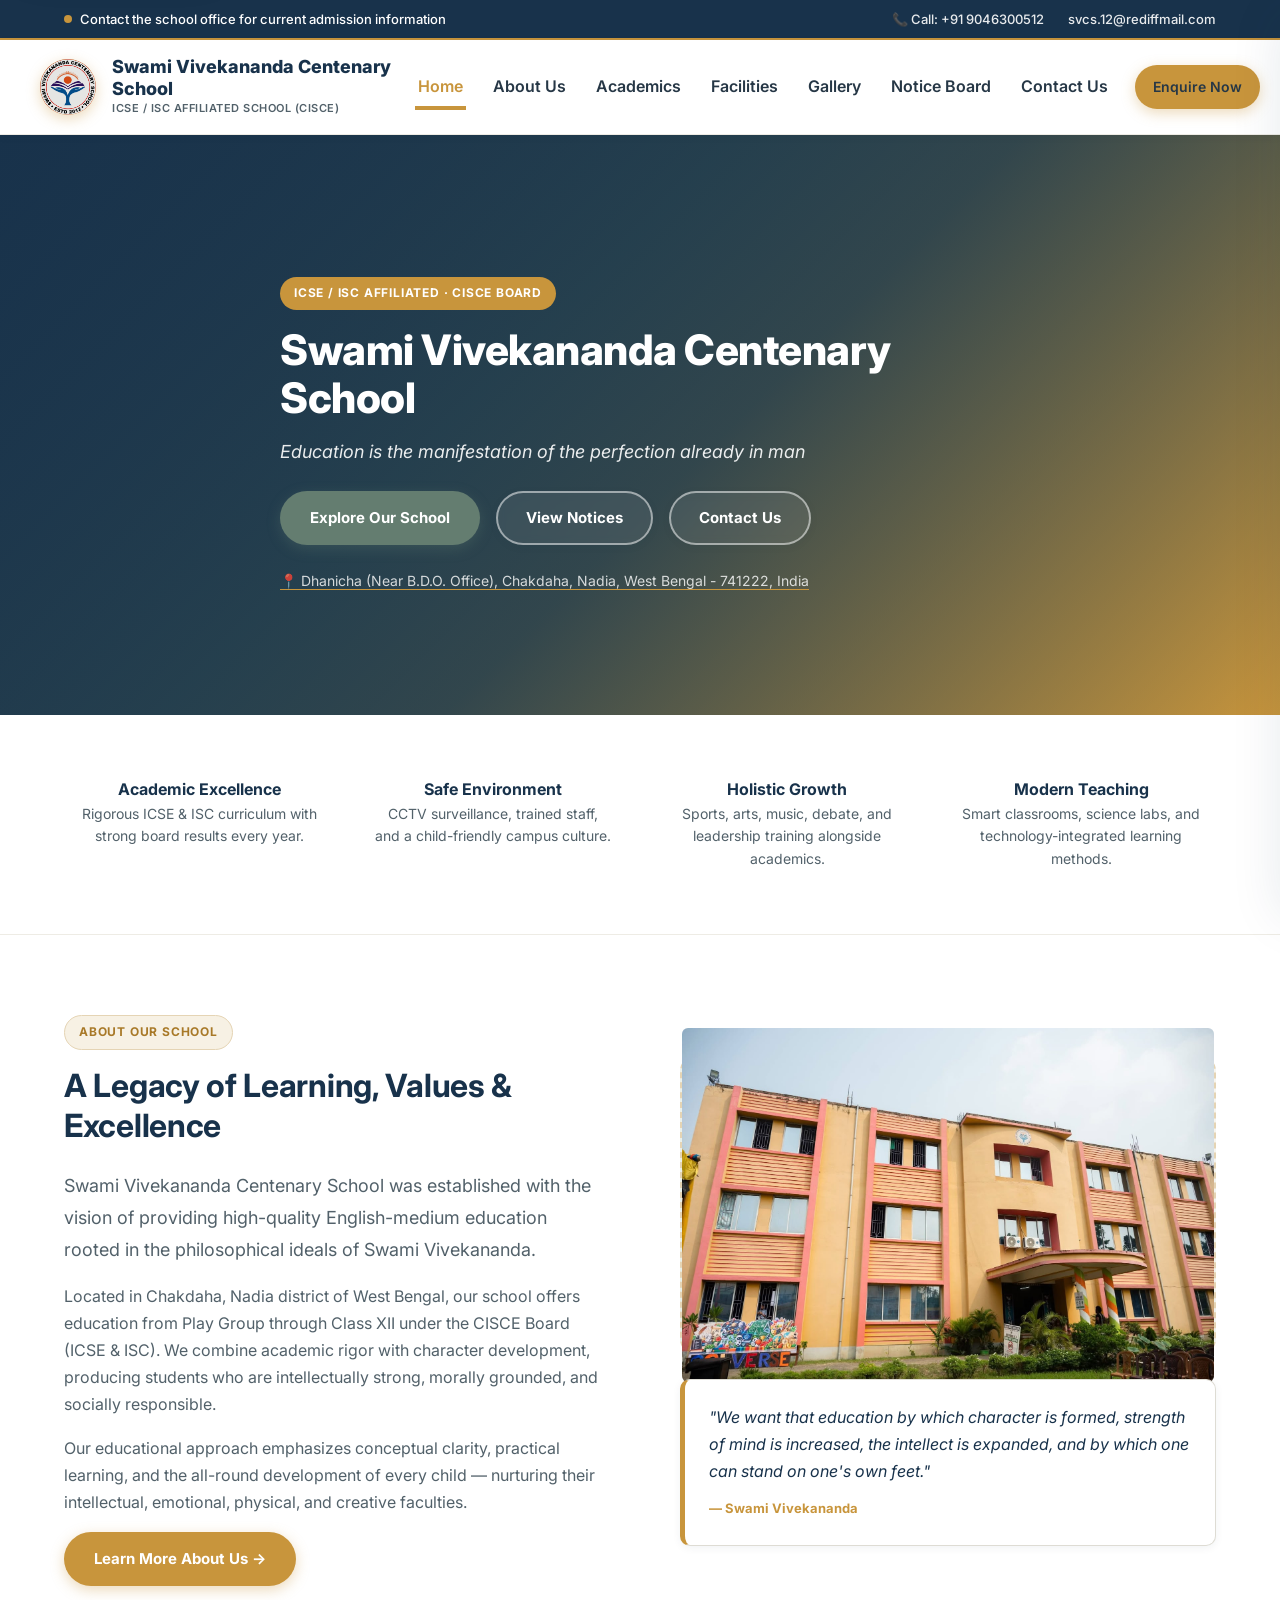
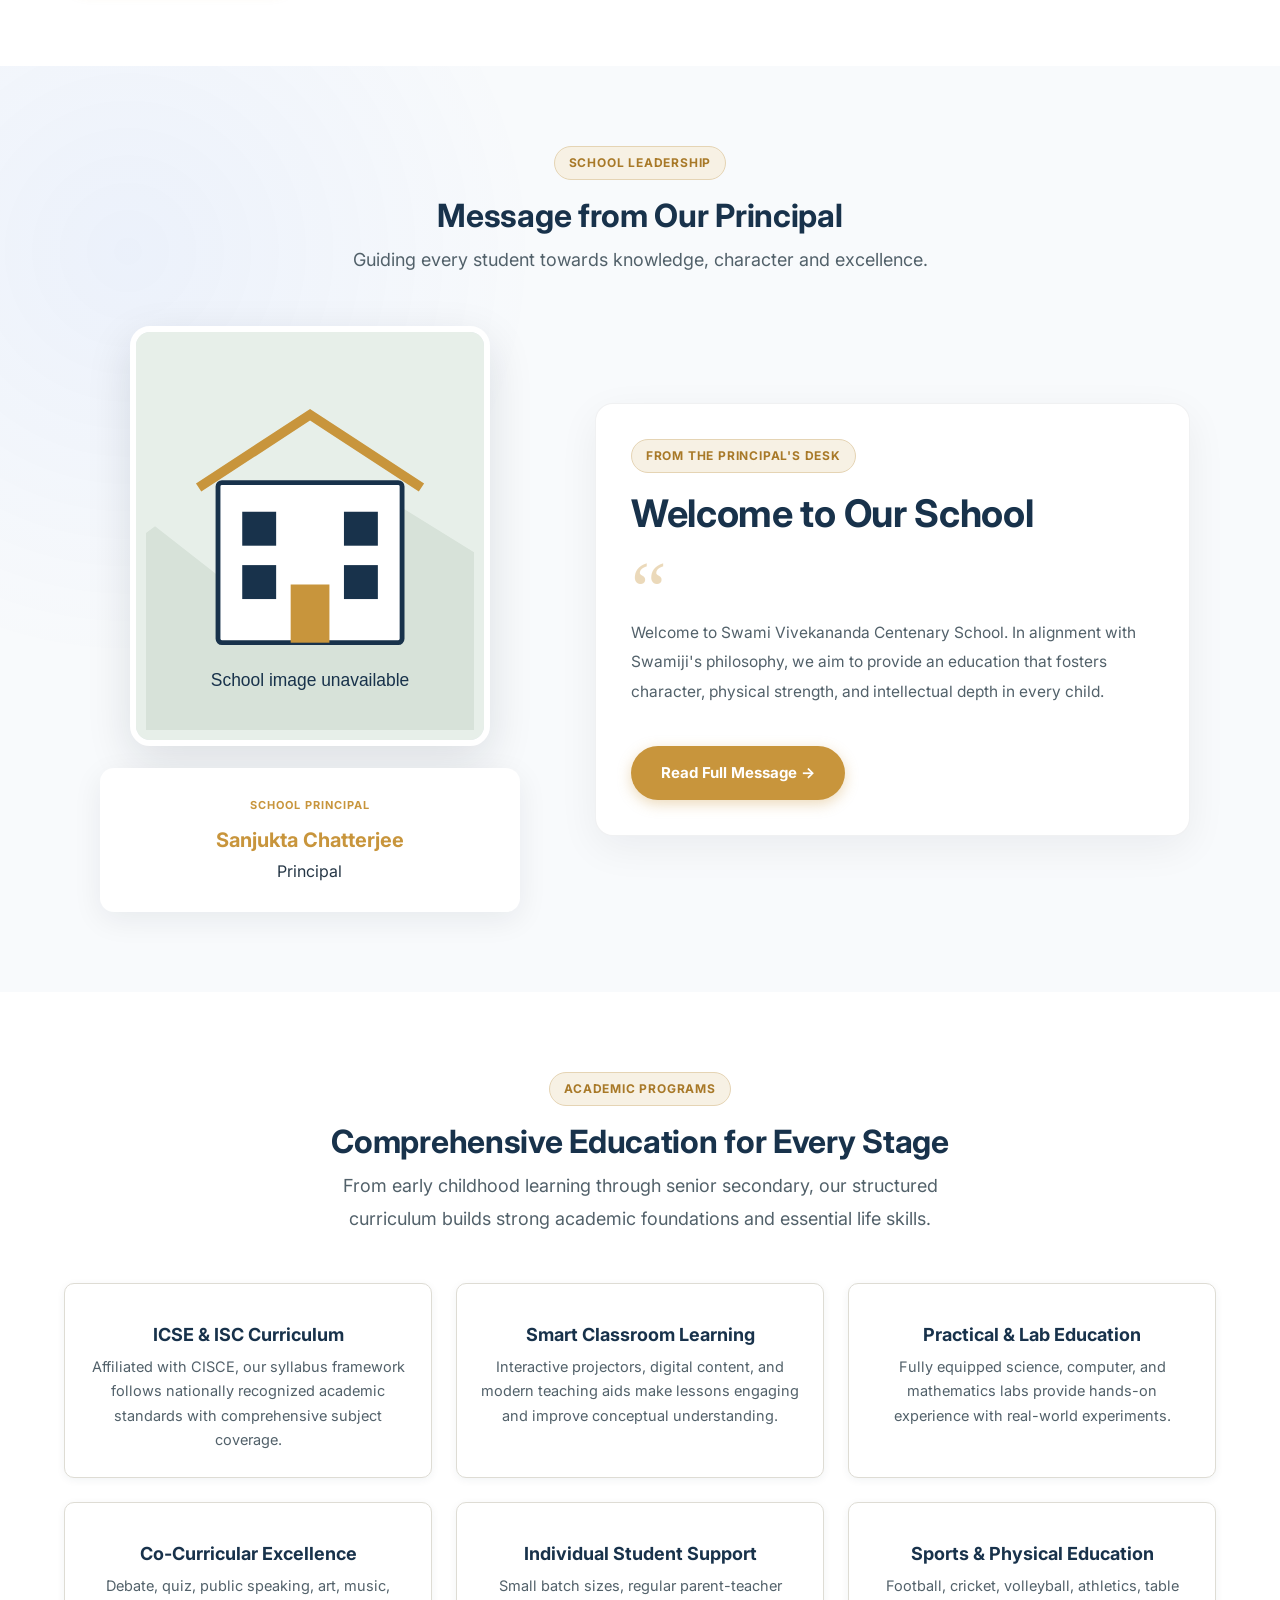
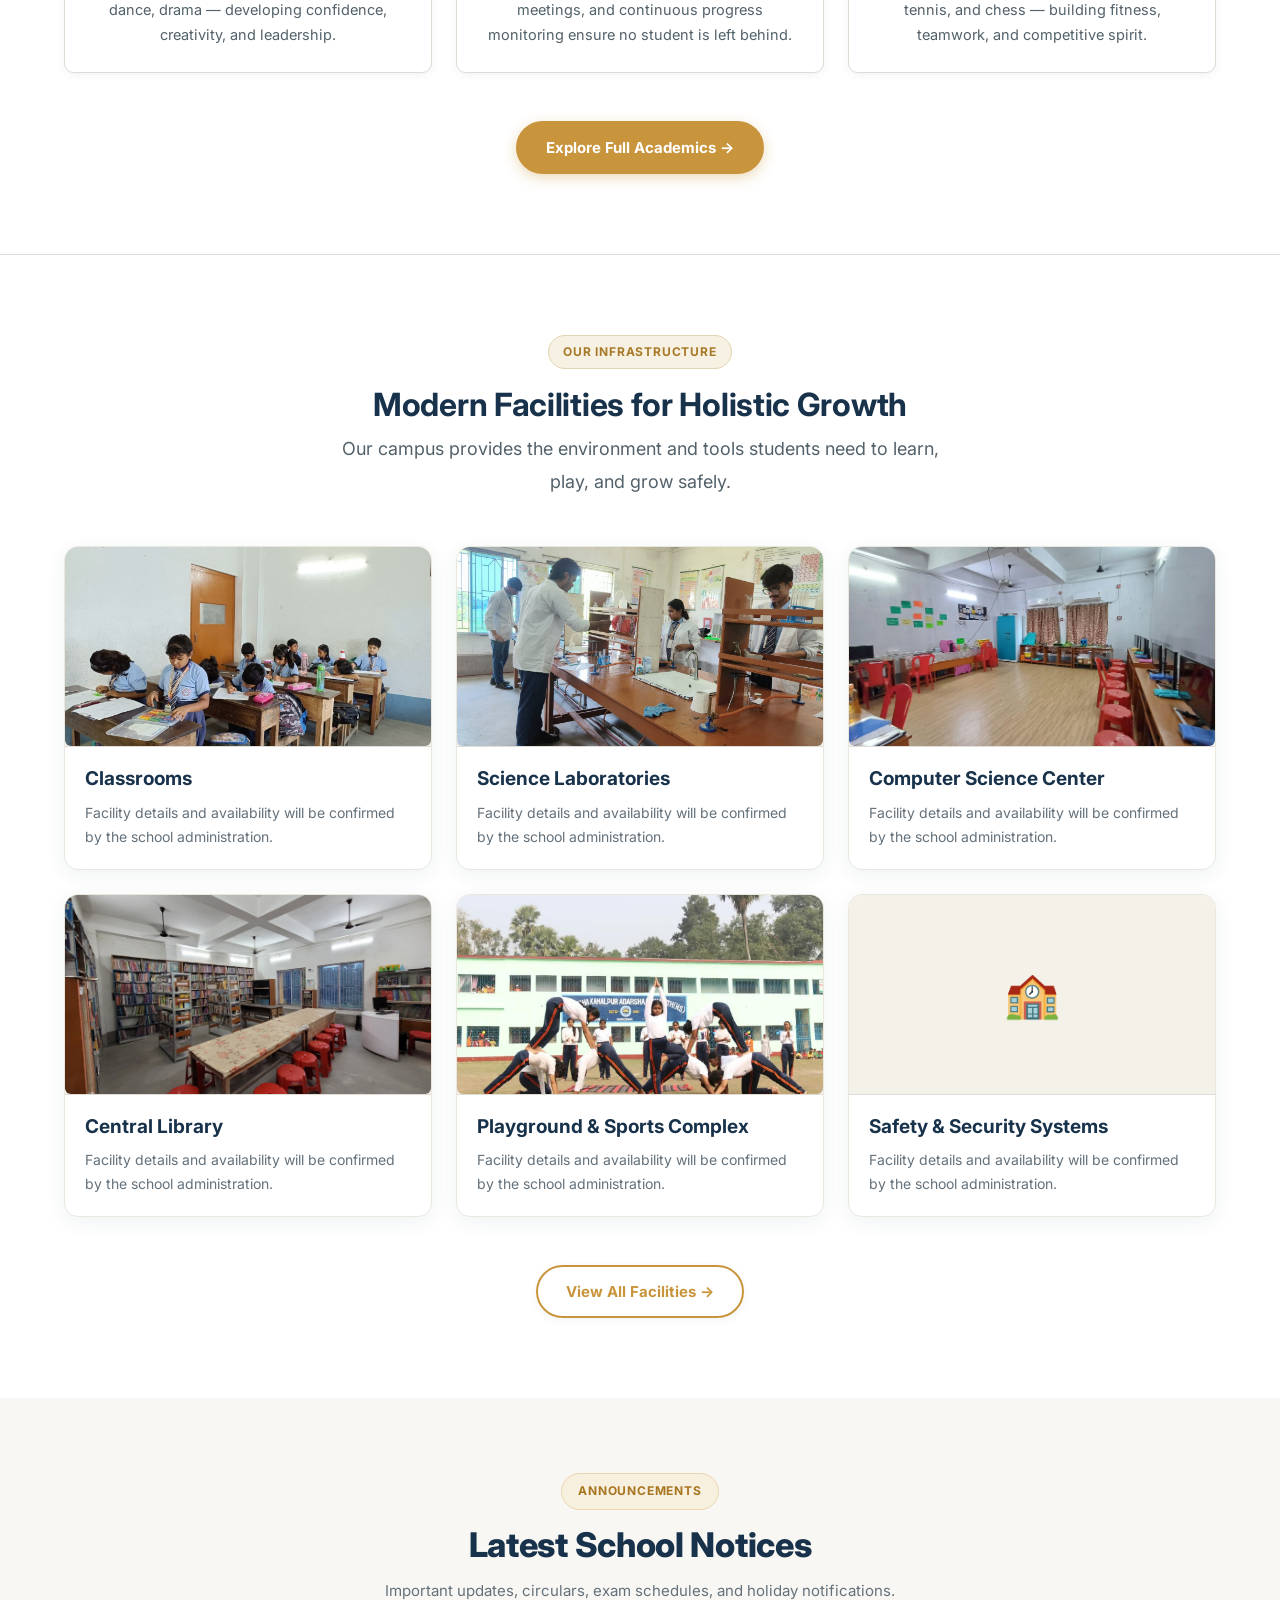
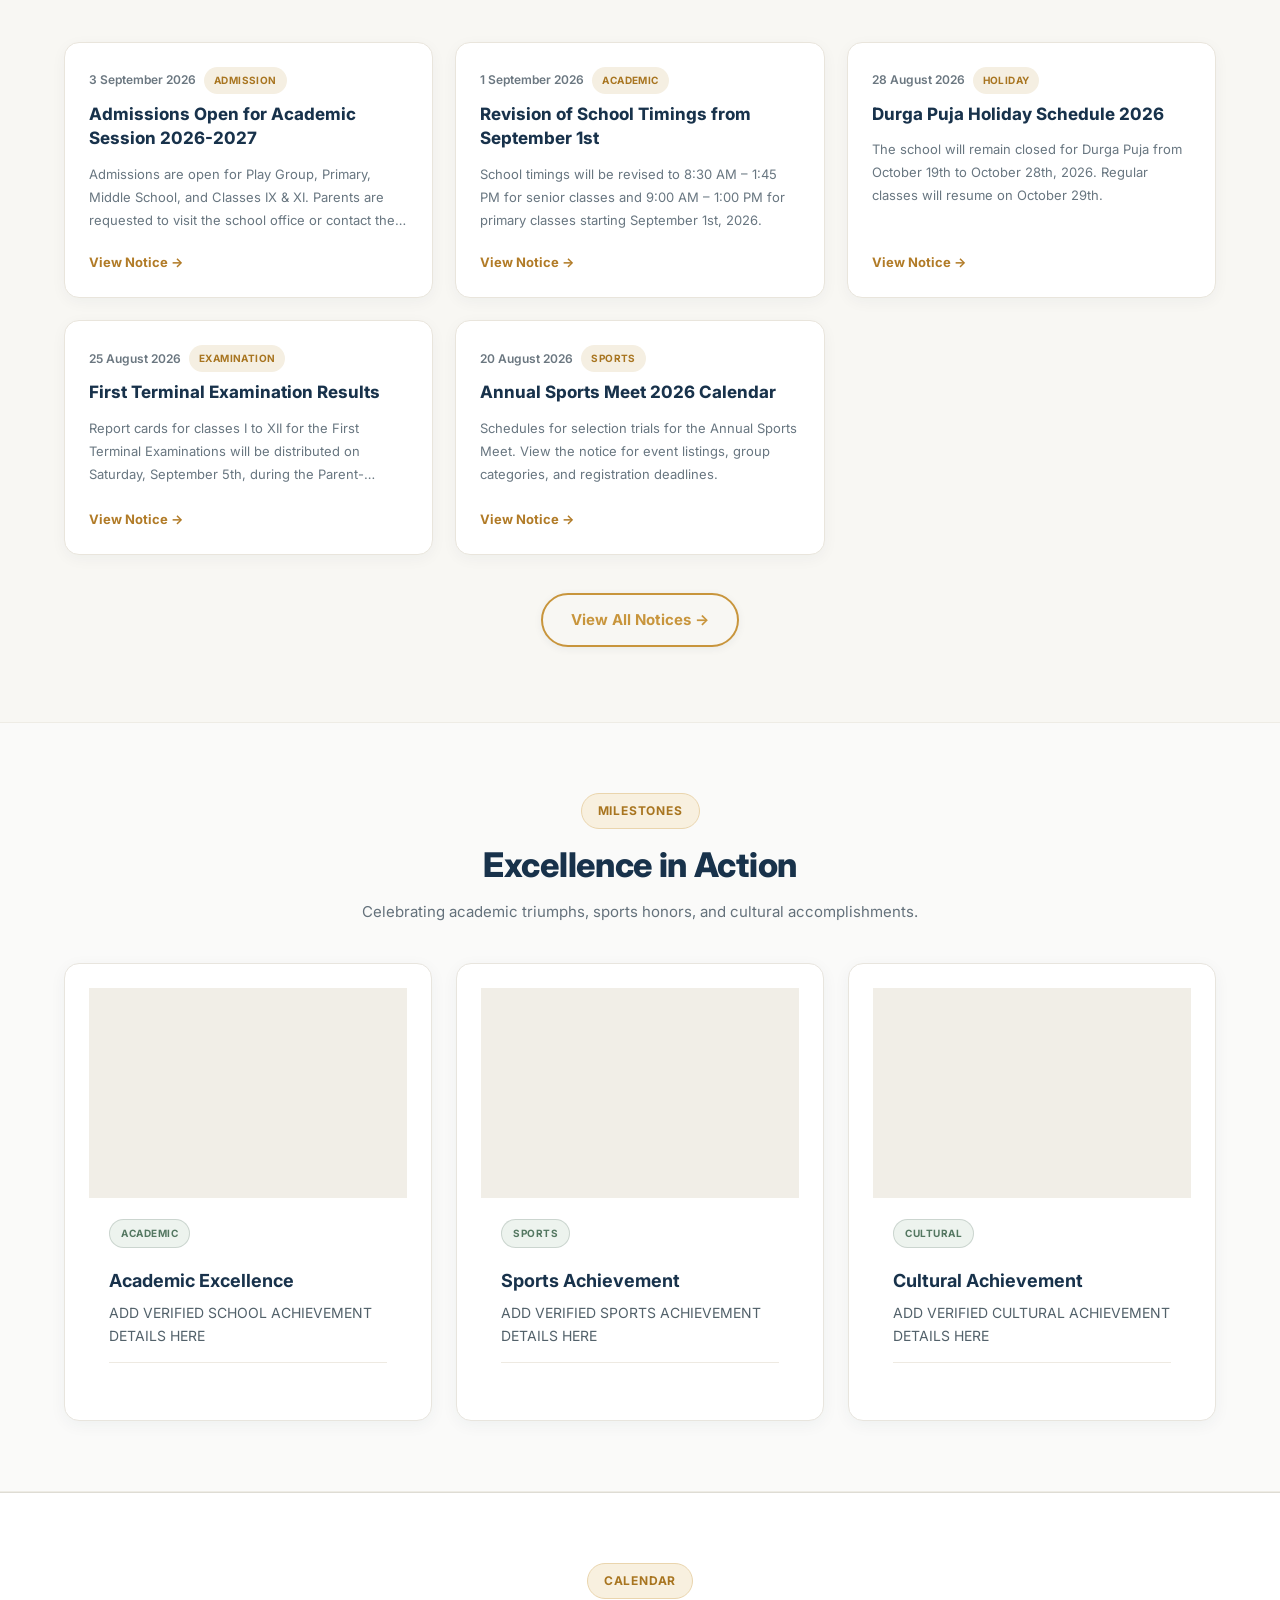
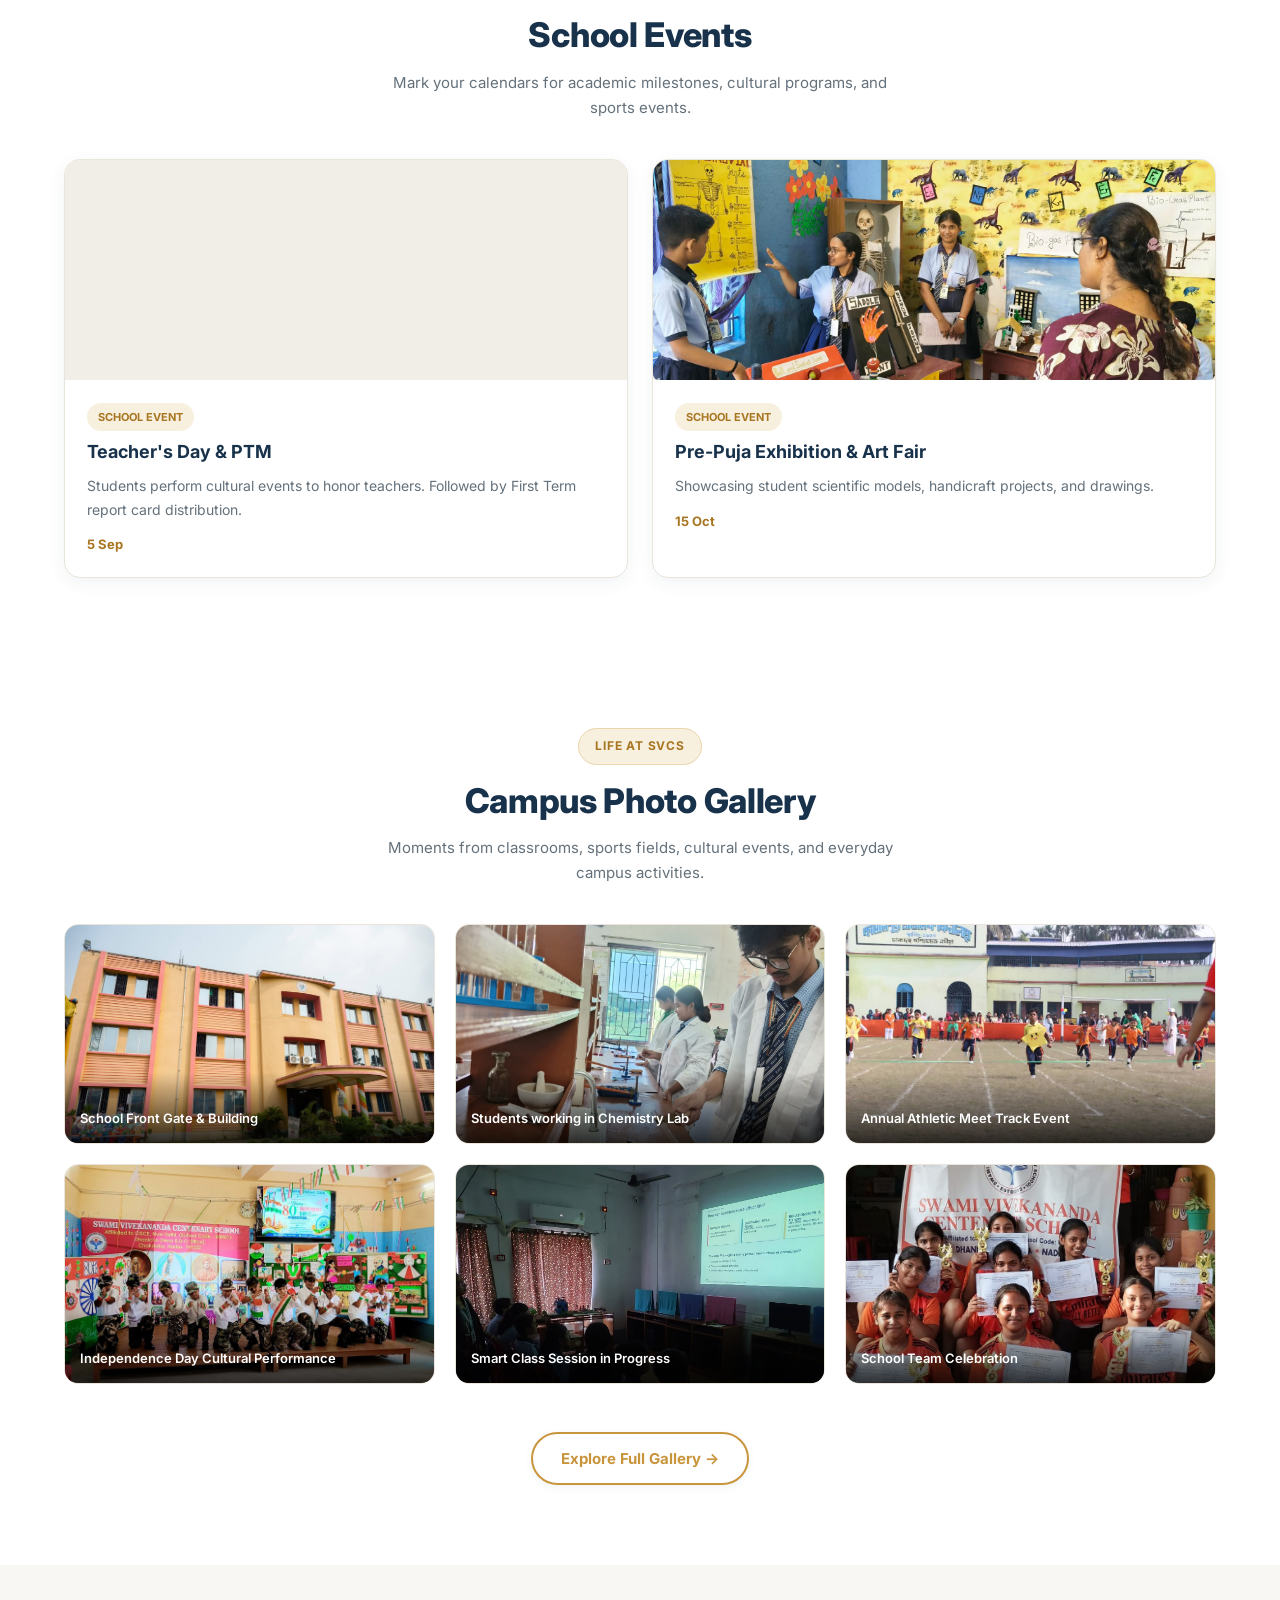
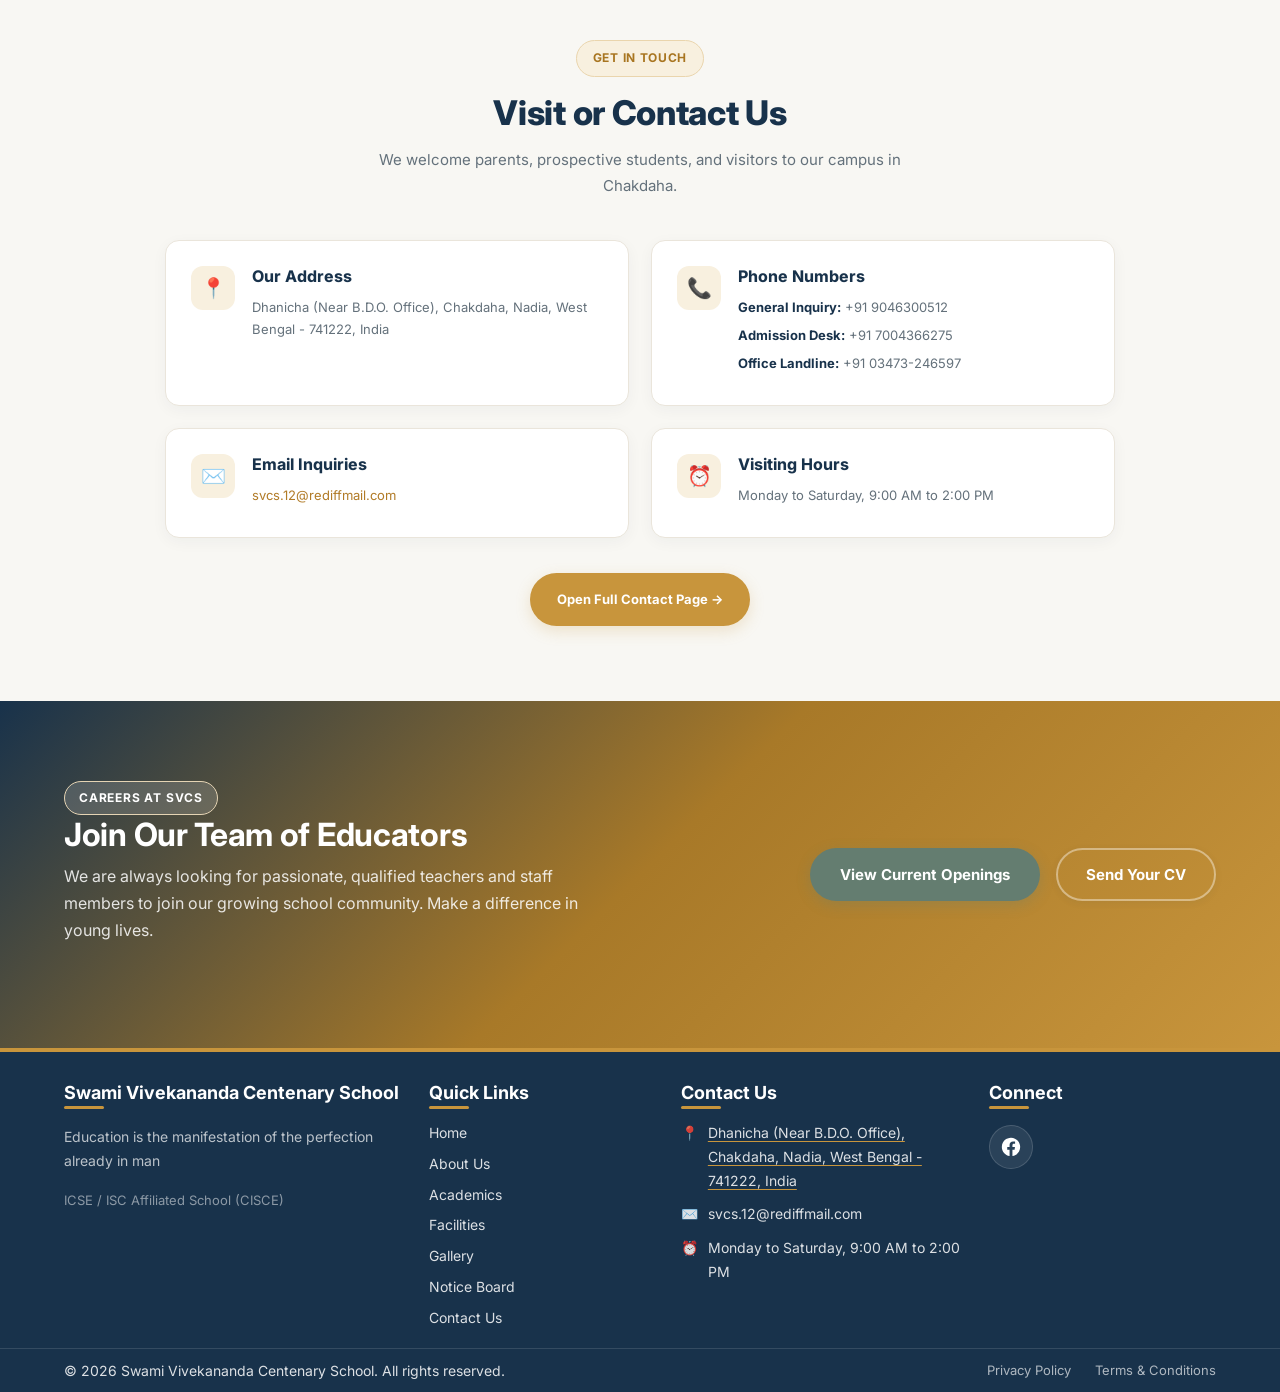
==== index.html @ 17e0acd3 "Add files via upload" ====
<!DOCTYPE html>
<html lang="en">
<head>
  <meta charset="UTF-8" />
  <meta name="viewport" content="width=device-width, initial-scale=1.0" />
  <title>Swami Vivekananda Centenary School | Quality Education in Chakdaha, West Bengal</title>
  <meta name="description" content="Swami Vivekananda Centenary School (SVCS), Chakdaha — an ICSE/ISC-affiliated institution providing quality education rooted in values, discipline, and academic excellence in Nadia, West Bengal." />

  <!-- Open Graph -->
  <meta property="og:title" content="Swami Vivekananda Centenary School | Chakdaha" />
  <meta property="og:description" content="An ICSE/ISC-affiliated school dedicated to academic excellence, holistic development, and values-based education in Chakdaha, Nadia, West Bengal." />
  <meta property="og:type" content="website" />
  <meta property="og:url" content="https://svcschakdaha.com/" />

  <!-- Structured Data -->
  <script type="application/ld+json">
  {
    "@context": "https://schema.org",
    "@type": "School",
    "name": "Swami Vivekananda Centenary School",
    "url": "https://svcschakdaha.com",
    "address": {
      "@type": "PostalAddress",
      "streetAddress": "Dhanicha (Near B.D.O. Office)",
      "addressLocality": "Chakdaha",
      "addressRegion": "West Bengal",
      "postalCode": "741222",
      "addressCountry": "IN"
    },
    "telephone": "+91-9046300512",
    "email": "svcs.12@rediffmail.com"
  }
  </script>

  <!-- Canonical -->
  <link rel="canonical" href="https://svcschakdaha.com/" />

  <link rel="stylesheet" href="css/style.css" />
  <link rel="stylesheet" href="css/components.css" />
  <link rel="stylesheet" href="css/home.css" />
  <link rel="stylesheet" href="css/floating-admission.css" />
</head>
<body>

  <!-- Accessible Skip Link -->
  <a href="#mainContent" class="skip-link">Skip to main content</a>

  <!-- ===== TOP BAR ===== -->
  <div class="top-bar">
    <div class="container top-bar-inner">
      <div class="top-bar-notice">
        <span class="indicator"></span>
        <span id="admissionBarText"></span>
      </div>
      <div class="top-bar-links">
        <span id="topBarPhoneList"></span>
        <a class="school-email" href=""></a>
      </div>
    </div>
  </div>

  <!-- ===== HEADER ===== -->
  <header class="header" id="header">
    <div class="container nav-wrap">
      <a class="logo" href="index.html" aria-label="Swami Vivekananda Centenary School - Home">
        <div class="logo-mark">SVCS</div>
        <div class="logo-text">
          <span class="school-name">SVCS</span>
          <small class="school-board"></small>
        </div>
      </a>
      <nav class="nav-menu" aria-label="Main Navigation">
        <a class="active" href="index.html">Home</a>
        <a href="about.html" >About Us</a>
        <a href="academics.html">Academics</a>
        <a href="facilities.html">Facilities</a>
        <a href="gallery.html">Gallery</a>
        <a href="notices.html">Notice Board</a>
        <a href="contact.html">Contact Us</a>
        <a class="btn btn-primary" href="contact.html#enquiry" style="padding:0.8rem 1.6rem;font-size:1.4rem;">Enquire Now</a>
      </nav>
      <button class="menu-toggle" id="menuToggle" aria-expanded="false" aria-controls="mobileNavMenu" aria-label="Open Navigation Menu">☰</button>
    </div>
  </header>

  <!-- ===== MAIN CONTENT ===== -->
  <main class="main-content" id="mainContent">

    <!-- ========== 1. HERO ========== -->
    <section class="hero-section" aria-label="Welcome banner">
      <div class="hero-bg" role="img" aria-label="School campus image area; approved campus photograph pending"></div>
      <div class="hero-overlay"></div>
      <div class="container hero-content">
        <span class="badge badge-new">ICSE / ISC Affiliated · CISCE Board</span>
        <h1 class="school-name">Swami Vivekananda Centenary School</h1>
        <p class="hero-tagline school-tagline"></p>
        <div class="hero-actions">
          <a class="btn btn-secondary" href="about.html">Explore Our School</a>
          <a class="btn btn-outline hero-btn-outline" href="notices.html">View Notices</a>
          <a class="btn btn-outline hero-btn-outline" href="contact.html">Contact Us</a>
        </div>
        <p class="hero-location"><a class="school-address-link school-location-link" href="https://www.google.com/maps/search/?api=1&amp;query=Swami%20Vivekananda%20Centenary%20School%2C%20Dhanicha%2C%20Chakdaha%2C%20Nadia%2C%20West%20Bengal%20741222" target="_blank" rel="noopener noreferrer" aria-label="View Swami Vivekananda Centenary School location on Google Maps">📍 <span class="school-address">Dhanicha, Chakdaha, Nadia, West Bengal</span></a></p>
      </div>
    </section>

    <!-- ========== 2. TRUST STRIP ========== -->
    <section class="section trust-section" aria-label="School introduction">
      <div class="container">
        <div class="trust-grid reveal">
          <div class="trust-icon-block">
            <h4>Academic Excellence</h4>
            <p>Rigorous ICSE &amp; ISC curriculum with strong board results every year.</p>
          </div>
          <div class="trust-icon-block">
            <h4>Safe Environment</h4>
            <p>CCTV surveillance, trained staff, and a child-friendly campus culture.</p>
          </div>
          <div class="trust-icon-block">
            <h4>Holistic Growth</h4>
            <p>Sports, arts, music, debate, and leadership training alongside academics.</p>
          </div>
          <div class="trust-icon-block">
            <h4>Modern Teaching</h4>
            <p>Smart classrooms, science labs, and technology-integrated learning methods.</p>
          </div>
        </div>
      </div>
    </section>

    <!-- ========== 3. STATISTICS ========== -->
    <section class="section stats-section" aria-label="School statistics" hidden>
      <div class="container">
        <div class="stats-grid">
          <div class="stat-item reveal">
            <span class="stat-value" data-count="30">0</span>
            <span class="stat-suffix">+</span>
            <span class="stat-label">Years of Excellence</span>
          </div>
          <div class="stat-item reveal">
            <span class="stat-value" data-count="1000">0</span>
            <span class="stat-suffix">+</span>
            <span class="stat-label">Students Enrolled</span>
          </div>
          <div class="stat-item reveal">
            <span class="stat-value" data-count="50">0</span>
            <span class="stat-suffix">+</span>
            <span class="stat-label">Dedicated Faculty</span>
          </div>
          <div class="stat-item reveal">
            <span class="stat-value" data-count="100">0</span>
            <span class="stat-suffix">%</span>
            <span class="stat-label">Board Pass Rate</span>
          </div>
        </div>

      </div>
    </section>

    <!-- ========== 4. ABOUT PREVIEW ========== -->
    <section class="section about-preview-section" aria-label="About our school">
      <div class="container">
        <div class="about-preview-grid">
          <div class="about-preview-text reveal">
            <span class="badge">About Our School</span>
            <h2>A Legacy of Learning, Values &amp; Excellence</h2>
            <p class="text-lead"><span class="school-name">Swami Vivekananda Centenary School</span> was established with the vision of providing high-quality English-medium education rooted in the philosophical ideals of Swami Vivekananda.</p>
            <p>Located in Chakdaha, Nadia district of West Bengal, our school offers education from Play Group through Class XII under the CISCE Board (ICSE &amp; ISC). We combine academic rigor with character development, producing students who are intellectually strong, morally grounded, and socially responsible.</p>
            <p>Our educational approach emphasizes conceptual clarity, practical learning, and the all-round development of every child — nurturing their intellectual, emotional, physical, and creative faculties.</p>
            <a class="btn btn-primary" href="about.html">Learn More About Us →</a>
          </div>
          <div class="about-preview-visual reveal">
            <div class="about-image-placeholder">
    <img
        src="assets/images/school_campus.jpeg"
        alt="Swami Vivekananda Centenary School Campus"
        class="about-campus-image"
        loading="lazy"
    >
</div>
            <div class="about-quote-card">
              <blockquote>
                "We want that education by which character is formed, strength of mind is increased, the intellect is expanded, and by which one can stand on one's own feet."
              </blockquote>
              <cite>— Swami Vivekananda</cite>
            </div>
          </div>
        </div>
      </div>
    </section>

  <!-- ========== 5. PRINCIPAL MESSAGE ========== -->
<section class="section principal-section" aria-label="Principal's message">

  <div class="container">

    <!-- Section Heading -->
    <div class="section-header text-center reveal">

      <span class="badge">School Leadership</span>

      <h2>Message from Our Principal</h2>

      <p class="text-lead">
        Guiding every student towards knowledge, character and excellence.
      </p>

    </div>

    <div class="principal-grid">

      <!-- Principal Profile -->
      <div class="principal-photo-col reveal">

        <div class="principal-photo-frame">

          <img
            src="assets/images/principal.jpeg"
            alt="Principal of Swami Vivekananda Centenary School"
            class="principal-photo"
            loading="lazy"
          >

        </div>

        <!-- Principal Details -->
        <div class="principal-name-plate">

          <span class="principal-role-label">
            School Principal
          </span>

          <h3 id="principalNameDisplay">
            Principal's Name
          </h3>

          <p id="principalDesignationDisplay">
            Principal
          </p>

          <p class="text-small" id="principalQualDisplay"></p>

        </div>

      </div>

      <!-- Principal Message -->
      <div class="principal-message-col reveal">

        <span class="badge">
          From the Principal's Desk
        </span>

        <h2>
          Welcome to Our School
        </h2>

        <div class="principal-message-decoration">
          “
        </div>

        <div
          class="principal-quote-text"
          id="principalExcerptDisplay"
        >
        </div>

        <a
          class="btn btn-primary"
          href="about.html#principal"
          style="margin-top:var(--space-lg);"
        >
          Read Full Message →
        </a>

      </div>

    </div>

  </div>

</section>

    <!-- ========== 6. ACADEMICS OVERVIEW ========== -->
    <section class="section academics-section" aria-label="Academic programs">
      <div class="container">
        <div class="section-header text-center reveal">
          <span class="badge">Academic Programs</span>
          <h2>Comprehensive Education for Every Stage</h2>
          <p class="text-lead" style="max-width:680px;margin:0 auto;">From early childhood learning through senior secondary, our structured curriculum builds strong academic foundations and essential life skills.</p>
        </div>
        <div class="academics-grid">
          <article class="academics-card reveal">
            <div class="academics-card-icon"></div>
            <h3>ICSE &amp; ISC Curriculum</h3>
            <p>Affiliated with CISCE, our syllabus framework follows nationally recognized academic standards with comprehensive subject coverage.</p>
          </article>
          <article class="academics-card reveal">
            <div class="academics-card-icon"></div>
            <h3>Smart Classroom Learning</h3>
            <p>Interactive projectors, digital content, and modern teaching aids make lessons engaging and improve conceptual understanding.</p>
          </article>
          <article class="academics-card reveal">
            <div class="academics-card-icon"></div>
            <h3>Practical &amp; Lab Education</h3>
            <p>Fully equipped science, computer, and mathematics labs provide hands-on experience with real-world experiments.</p>
          </article>
          <article class="academics-card reveal">
            <div class="academics-card-icon"></div>
            <h3>Co-Curricular Excellence</h3>
            <p>Debate, quiz, public speaking, art, music, dance, drama — developing confidence, creativity, and leadership.</p>
          </article>
          <article class="academics-card reveal">
            <div class="academics-card-icon"></div>
            <h3>Individual Student Support</h3>
            <p>Small batch sizes, regular parent-teacher meetings, and continuous progress monitoring ensure no student is left behind.</p>
          </article>
          <article class="academics-card reveal">
            <div class="academics-card-icon"></div>
            <h3>Sports &amp; Physical Education</h3>
            <p>Football, cricket, volleyball, athletics, table tennis, and chess — building fitness, teamwork, and competitive spirit.</p>
          </article>
        </div>
        <div class="text-center" style="margin-top:var(--space-xl);">
          <a class="btn btn-primary reveal" href="academics.html">Explore Full Academics →</a>
        </div>
      </div>
    </section>

    <!-- ========== 7. FACILITIES OVERVIEW ========== -->
    <section class="section facilities-section" aria-label="Campus facilities">
      <div class="container">
        <div class="section-header text-center reveal">
          <span class="badge">Our Infrastructure</span>
          <h2>Modern Facilities for Holistic Growth</h2>
          <p class="text-lead" style="max-width:620px;margin:0 auto;">Our campus provides the environment and tools students need to learn, play, and grow safely.</p>
        </div>
        <div id="homeFacilitiesGrid" class="facilities-grid">
          <!-- Rendered by JS from SVCS_DATA.facilities -->
        </div>
        <div class="text-center" style="margin-top:var(--space-xl);">
          <a class="btn btn-outline reveal" href="facilities.html">View All Facilities →</a>
        </div>
      </div>
    </section>

    <!-- ========== 8. LATEST NOTICES ========== -->
    <section class="section home-notices-section" aria-label="Recent announcements">
      <div class="container">
        <div class="section-header">
          <span class="badge">Announcements</span>
          <h2>Latest School Notices</h2>
          <p class="text-lead" style="max-width:580px;margin:0 auto;">Important updates, circulars, exam schedules, and holiday notifications.</p>
        </div>
        <div class="home-notices-grid" id="homeNoticesGrid">
          <!-- Rendered dynamically from window.SVCS_DATA.notices -->
        </div>
        <div class="text-center" style="margin-top:var(--space-xl);">
          <a class="btn btn-outline" href="notices.html">View All Notices →</a>
        </div>
      </div>
    </section>

    <!-- ========== 9. ACHIEVEMENTS & BOARD RESULTS ========== -->
    <section class="section achievements-section" aria-label="School achievements">
      <div class="container">
        <div class="section-header">
          <span class="badge">Milestones</span>
          <h2>Excellence in Action</h2>
          <p class="text-lead" style="max-width:580px;margin:0 auto;">Celebrating academic triumphs, sports honors, and cultural accomplishments.</p>
        </div>
        <div class="achievements-grid" id="homeAchievementsGrid">
          <!-- Populated from js/data/achievements.js -->
        </div>
      </div>
    </section>

    <!-- ========== 10. UPCOMING EVENTS ========== -->
    <section class="section events-section" aria-label="Upcoming calendar events">
      <div class="container">
        <div class="section-header">
          <span class="badge">Calendar</span>
          <h2>School Events</h2>
          <p class="text-lead" style="max-width:540px;margin:0 auto;">Mark your calendars for academic milestones, cultural programs, and sports events.</p>
        </div>
        <div class="events-grid" id="homeEventsGrid">
          <!-- Populated from js/data/events.js -->
        </div>
      </div>
    </section>

    <!-- ========== 11. CAMPUS PHOTO GALLERY ========== -->
    <section class="section gallery-section" aria-label="Campus life gallery">
      <div class="container">
        <div class="section-header">
          <span class="badge">Life at SVCS</span>
          <h2>Campus Photo Gallery</h2>
          <p class="text-lead" style="max-width:560px;margin:0 auto;">Moments from classrooms, sports fields, cultural events, and everyday campus activities.</p>
        </div>
        <div class="home-gallery-grid" id="homeGalleryGrid">
          <!-- Populated from js/data/gallery.js -->
        </div>
        <div class="text-center" style="margin-top:var(--space-xl);">
          <a class="btn btn-outline reveal" href="gallery.html">Explore Full Gallery →</a>
        </div>
      </div>
    </section>

    <!-- ========== 12. TESTIMONIALS ========== -->
    <section class="section testimonials-section" aria-label="Parent and student testimonials" hidden>
      <div class="container">
        <div class="section-header">
          <span class="badge">Community Voices</span>
          <h2>What Parents &amp; Alumni Say</h2>
        </div>
        <div class="testimonials-grid" id="homeTestimonialsGrid">
          <!-- Populated from js/data/testimonials.js -->
        </div>

      </div>
    </section>

    <!-- ========== 13. CONTACT SUMMARY ========== -->
    <section class="section contact-summary-section">

    <div class="container">

        <!-- Contact Header -->
        <div class="contact-summary-header">

            <span class="badge">Get In Touch</span>

            <h2>Visit or Contact Us</h2>

            <p>
                We welcome parents, prospective students, and visitors
                to our campus in Chakdaha.
            </p>

        </div>

        <!-- Contact Information -->
        <div class="contact-detail-list">

            <!-- Address -->
            <div class="contact-detail-item">

                <div class="contact-detail-icon">📍</div>

                <div>
                    <h4>Our Address</h4>

                    <p>
                        Dhanicha (Near B.D.O. Office), Chakdaha,
                        Nadia, West Bengal - 741222, India
                    </p>
                </div>

            </div>

            <!-- Phone -->
            <div class="contact-detail-item">

                <div class="contact-detail-icon">📞</div>

                <div>
                    <h4>Phone Numbers</h4>

                    <p>
                        <strong>General Inquiry:</strong>
                        +91 9046300512
                    </p>

                    <p>
                        <strong>Admission Desk:</strong>
                        +91 7004366275
                    </p>

                    <p>
                        <strong>Office Landline:</strong>
                        +91 03473-246597
                    </p>
                </div>

            </div>

            <!-- Email -->
            <div class="contact-detail-item">

                <div class="contact-detail-icon">✉️</div>

                <div>
                    <h4>Email Inquiries</h4>

                    <p>
                        <a href="mailto:svcs.12@rediffmail.com">
                            svcs.12@rediffmail.com
                        </a>
                    </p>
                </div>

            </div>

            <!-- Visiting Hours -->
            <div class="contact-detail-item">

                <div class="contact-detail-icon">⏰</div>

                <div>
                    <h4>Visiting Hours</h4>

                    <p>
                        Monday to Saturday, 9:00 AM to 2:00 PM
                    </p>
                </div>

            </div>

        </div>

        <!-- Contact Button -->
        <div class="contact-summary-action">

            <a href="contact.html" class="btn btn-primary">
                Open Full Contact Page →
            </a>

        </div>

    </div>

</section>
    <!-- ========== 14. CAREERS CTA ========== -->
    <section class="section careers-cta-section" aria-label="Career opportunities">
      <div class="container">
        <div class="careers-cta-box reveal">
          <div class="careers-cta-text">
            <span class="badge" style="background:rgba(255,255,255,0.15);color:#fff;">Careers at SVCS</span>
            <h2 style="color:#fff;margin-bottom:var(--space-sm);">Join Our Team of Educators</h2>
            <p style="color:rgba(255,255,255,0.85);max-width:560px;margin-bottom:var(--space-lg);">We are always looking for passionate, qualified teachers and staff members to join our growing school community. Make a difference in young lives.</p>
          </div>
          <div class="careers-cta-actions">
            <a class="btn btn-secondary" href="contact.html#careers">View Current Openings</a>
            <a class="btn btn-outline" href="contact.html#enquiry" style="color:#fff;border-color:rgba(255,255,255,0.4);">Send Your CV</a>
          </div>
        </div>
      </div>
    </section>

  </main>

  <!-- ===== FOOTER ===== -->
  <footer class="footer">
    <div class="container footer-grid">
      <div class="footer-column footer-about">
        <h4 class="school-name">SVCS</h4>
        <p class="school-tagline" style="color:rgba(255,255,255,0.7);"></p>
        <p style="font-size:1.3rem;margin-top:10px;color:rgba(255,255,255,0.5);" class="school-board"></p>
      </div>
      <div class="footer-column footer-links">
        <h4>Quick Links</h4>
        <ul>
          <li><a href="index.html">Home</a></li>
          <li><a href="about.html">About Us</a></li>
          <li><a href="academics.html">Academics</a></li>
          <li><a href="facilities.html">Facilities</a></li>
          <li><a href="gallery.html">Gallery</a></li>
          <li><a href="notices.html">Notice Board</a></li>
          <li><a href="contact.html">Contact Us</a></li>
        </ul>
      </div>
      <div class="footer-column footer-contact">
        <h4>Contact Us</h4>
        <p>📍 <span class="school-address"></span></p>
        <p>✉️ <a class="school-email" href=""></a></p>
        <p>⏰ <span class="school-timings"></span></p>
      </div>
      <div class="footer-column footer-socials-col">
        <h4>Connect</h4>
        <div class="footer-socials">
          <a class="footer-social-icon" id="footerFacebookLink" target="_blank" rel="noopener noreferrer" aria-label="Facebook">F</a>
        </div>
      </div>
    </div>
    <div class="footer-bottom">
      <div class="container footer-bottom-inner">
        <div>&copy; 2026 <span class="school-name">SVCS</span>. All rights reserved.</div>
        <div class="footer-legal-links">
          <a href="javascript:void(0)" onclick="if(window.SVCS_MODAL){window.SVCS_MODAL.open('Privacy Policy', '<p>Swami Vivekananda Centenary School respects the privacy of all students, parents, and visitors. This website is an informational portal and does not collect personal cookies or track user data without consent. Any inquiries sent through email are processed strictly for academic and administrative communication.</p>');}">Privacy Policy</a>
          <a href="javascript:void(0)" onclick="if(window.SVCS_MODAL){window.SVCS_MODAL.open('Terms & Conditions', '<p>All content, notices, syllabus guidelines, and visual assets on this website are the property of Swami Vivekananda Centenary School, Chakdaha. Information provided is subject to periodic updates by the school administration under CISCE board guidelines.</p>');}">Terms & Conditions</a>
        </div>
      </div>
    </div>
  </footer>

  <!-- ===== MOBILE NAV ===== -->
  <div class="mobile-nav-overlay" id="mobileNavOverlay" aria-hidden="true"></div>
  <div class="mobile-nav-menu" id="mobileNavMenu" role="dialog" aria-modal="true" aria-label="Mobile Navigation">
    <div class="mobile-nav-header">
      <strong style="font-size:1.6rem;color:var(--primary);">SVCS</strong>
      <button class="modal-close" id="mobileNavClose" aria-label="Close Navigation">✕</button>
    </div>
    <div class="mobile-nav-links">
      <a class="active" href="index.html">Home</a>
      <a href="about.html">About Us</a>
      <a href="academics.html">Academics</a>
      <a href="facilities.html">Facilities</a>
      <a href="gallery.html">Gallery</a>
      <a href="notices.html">Notice Board</a>
      <a href="contact.html">Contact Us</a>
      <a class="btn btn-primary" href="contact.html#enquiry" style="margin-top:var(--space-md);width:100%;">Enquire Now</a>
    </div>
    <div class="mobile-nav-footer">
      <p class="school-board"></p>
    </div>
  </div>

  <!-- ===== MODAL ===== -->
  <div class="modal-overlay" id="globalModal" aria-hidden="true" role="dialog">
    <div class="modal-box">
      <div class="modal-header">
        <h3 id="modalTitle" style="margin-bottom:0;">Details</h3>
        <button class="modal-close" id="modalClose" aria-label="Close Dialog">✕</button>
      </div>
      <div class="modal-body" id="modalBody"></div>
    </div>
  </div>

  <a href="#header" class="back-to-top" id="backToTop" aria-label="Back to Top">↑</a>

  <script src="js/data/school.js"></script>
  <script src="js/data/about.js"></script>
  <script src="js/data/academics.js"></script>
  <script src="js/data/facilities.js"></script>
  <script src="js/data/achievements.js"></script>
  <script src="js/data/faculty.js"></script>
  <script src="js/data/notices.js"></script>
  <script src="js/data/events.js"></script>
  <script src="js/data/gallery.js"></script>
  <script src="js/data/recruitment.js"></script>
  <script src="js/data/testimonials.js"></script>
  <script src="js/script.js"></script>
</body>
</html>
---- css/style.css ----
/**
 * Swami Vivekananda Centenary School (SVCS)
 * Core CSS Framework & Design Tokens (css/style.css)
 */

@import url('https://fonts.googleapis.com/css2?family=Inter:wght@300;400;500;600;700;800&display=swap');

:root {
  --primary: #C8953C;
  --primary-dark: #A87928;
  --primary-light: #DFC18A;
  --primary-subtle: #F7F1E4;
  --secondary: #647D70;
  --secondary-dark: #496456;
  --secondary-light: #E7EFE9;
  --accent: #C8953C;
  --accent-light: #F7F1E4;
  --accent-blue: #647D70;
  --heading: #18324B;
  --navy: #18324B;
  --cyan: #E7EFE9;
  --cyan-subtle: #E7EFE9;
  --yellow: #C8953C;
  --bg: #FFFFFF;
  --bg-subtle: #F7F5EF;
  --bg-gradient: #F7F5EF;
  --card: #FFFFFF;
  --text: #263746;
  --text-muted: #52616A;
  --border: #DEDCD4;
  --border-subtle: #EEECE5;
  --border-orange: #E5D4B4;
  --success: #356B50;
  --warning: #A87928;
  --error: #B42318;
  --space-xs: 4px;
  --space-sm: 8px;
  --space-md: 16px;
  --space-lg: 24px;
  --space-xl: 48px;
  --space-xxl: 80px;
  --container-max-width: 1200px;
  --page-padding: 5%;
  --font-family: 'Inter', -apple-system, BlinkMacSystemFont, "Segoe UI", Roboto, Helvetica, Arial, sans-serif;
  --shadow-sm: 0 2px 8px rgba(24, 50, 75, .06);
  --shadow-md: 0 8px 24px rgba(24, 50, 75, .08);
  --shadow-lg: 0 16px 48px rgba(24, 50, 75, .10);
  --shadow-orange: 0 8px 22px rgba(200, 149, 60, .18);
  --shadow-inset: inset 0 2px 4px rgba(0, 0, 0, .04);
  --radius-sm: 6px;
  --radius-md: 10px;
  --radius-lg: 16px;
  --radius-full: 9999px;
  --transition: all .22s ease;
  --touch-target: 44px;
}

/* ==========================================================================
   1. RESET & INITIAL STYLES
   ========================================================================== */
*, *::before, *::after {
  box-sizing: border-box;
}

body, h1, h2, h3, h4, h5, h6, p, ul, ol, li, figure, figcaption, blockquote, dl, dd {
  margin: 0;
  padding: 0;
}

ul, ol {
  list-style: none;
}

html {
  font-size: 62.5%; /* 10px = 1rem */
  scroll-behavior: smooth;
  height: 100%;
}

body {
  font-family: var(--font-family);
  font-size: 1.6rem; /* 16px body font size */
  line-height: 1.7;
  color: var(--text);
  background: var(--bg-gradient);
  min-height: 100%;
  display: flex;
  flex-direction: column;
  overflow-x: hidden;
  text-rendering: optimizeLegibility;
  -webkit-font-smoothing: antialiased;
  -moz-osx-font-smoothing: grayscale;
}

/* Accessible visible focus states */
*:focus {
  outline: none;
}

*:focus-visible {
  outline: 3px solid var(--accent);
  outline-offset: 3px;
  transition: outline-offset 0.1s ease;
}

a {
  text-decoration: none;
  color: inherit;
  transition: var(--transition);
}

img {
  max-width: 100%;
  height: auto;
  display: block;
  border-radius: var(--radius-sm);
}

input, button, select, textarea {
  font: inherit;
}

button {
  border: none;
  background: transparent;
  cursor: pointer;
  padding: 0;
  min-width: var(--touch-target);
  min-height: var(--touch-target);
  display: inline-flex;
  align-items: center;
  justify-content: center;
}

/* Custom Scrollbar for premium feel */
::-webkit-scrollbar {
  width: 10px;
}
::-webkit-scrollbar-track {
  background: var(--bg);
}
::-webkit-scrollbar-thumb {
  background: #D6D8D2;
  border-radius: var(--radius-full);
  border: 2px solid var(--bg);
}
::-webkit-scrollbar-thumb:hover {
  background: #78858A;
}

/* ==========================================================================
   2. TYPOGRAPHY HIERARCHY
   ========================================================================== */
h1, h2, h3, h4, h5, h6 {
  font-weight: 700;
  line-height: 1.25;
  color: var(--heading, #18324B);
  margin-bottom: var(--space-md);
}

h1 {
  font-size: clamp(2.8rem, 5vw, 4.4rem);
  font-weight: 800;
  letter-spacing: -0.5px;
}

h2 {
  font-size: clamp(2.2rem, 3.5vw, 3.2rem);
  letter-spacing: -0.3px;
}

h3 {
  font-size: clamp(1.8rem, 2.5vw, 2.4rem);
}

h4 {
  font-size: 1.8rem;
}

p {
  margin-bottom: var(--space-md);
  color: var(--text-muted);
}

.text-lead {
  font-size: 1.8rem;
  line-height: 1.8;
  color: var(--text-muted);
}

.text-small {
  font-size: 1.4rem;
  color: var(--text-muted);
}

.text-center {
  text-align: center;
}

.text-primary {
  color: var(--primary);
}

.text-secondary {
  color: var(--secondary);
}

/* ==========================================================================
   3. LAYOUT CONTAINERS & SKELETONS
   ========================================================================== */
.container {
  width: 100%;
  max-width: var(--container-max-width);
  margin-right: auto;
  margin-left: auto;
  padding-right: var(--space-lg);
  padding-left: var(--space-lg);
}

.section {
  padding-top: var(--space-xxl);
  padding-bottom: var(--space-xxl);
  position: relative;
}

.main-content {
  flex: 1 0 auto;
}

/* Helper Grid Utilities */
.grid {
  display: grid;
  gap: var(--space-lg);
}

.grid-2 {
  grid-template-columns: repeat(2, 1fr);
}

.grid-3 {
  grid-template-columns: repeat(3, 1fr);
}

.grid-4 {
  grid-template-columns: repeat(4, 1fr);
}

/* Flex alignments */
.flex-between {
  display: flex;
  justify-content: space-between;
  align-items: center;
  flex-wrap: wrap;
  gap: var(--space-md);
}

.divider {
  height: 1px;
  background-color: var(--border);
  border: none;
  margin: var(--space-lg) 0;
}

/* ==========================================================================
   4. SCROLL REVEAL & CORE KEYFRAMES
   ========================================================================== */
.reveal {
  opacity: 0;
  transform: translateY(20px);
  transition: opacity 0.6s cubic-bezier(0.16, 1, 0.3, 1), transform 0.6s cubic-bezier(0.16, 1, 0.3, 1);
}

.reveal.active {
  opacity: 1;
  transform: translateY(0);
}

@media (prefers-reduced-motion: reduce) {
  .reveal {
    transition: none;
    opacity: 1;
    transform: none;
  }
  html {
    scroll-behavior: auto;
  }
}

/* ==========================================================================
   5. RESPONSIVE BREAKPOINTS (MEDIA QUERIES)
   ========================================================================== */
@media (max-width: 1024px) {
  :root {
    --space-xxl: 60px;
  }
  .grid-4, .grid-3 {
    grid-template-columns: repeat(2, 1fr);
  }
}

@media (max-width: 768px) {
  :root {
    --space-xxl: 48px;
    --space-xl: 32px;
  }
  .grid-2, .grid-3, .grid-4 {
    grid-template-columns: 1fr;
  }
  .section {
    padding-top: var(--space-xl);
    padding-bottom: var(--space-xl);
  }
}

@media (max-width: 480px) {
  .container {
    padding-right: var(--space-md);
    padding-left: var(--space-md);
  }
}

/* ==========================================================================
   6. ACCESSIBILITY & UTILITIES
   ========================================================================== */
.skip-link {
  position: absolute;
  top: -100px;
  left: 20px;
  background: var(--primary);
  color: var(--accent-light);
  padding: 12px 20px;
  font-weight: 700;
  border-radius: var(--radius-sm);
  z-index: 10000;
  box-shadow: var(--shadow-lg);
  transition: top 0.2s ease-in-out;
  text-decoration: none;
}
.skip-link:focus {
  top: 20px;
  outline: 3px solid var(--accent);
}

:focus-visible {
  outline: 2px solid var(--accent);
  outline-offset: 3px;
}

@media (prefers-reduced-motion: reduce) {
  *, ::before, ::after {
    animation-duration: 0.01ms !important;
    animation-iteration-count: 1 !important;
    transition-duration: 0.01ms !important;
    scroll-behavior: auto !important;
  }
}



/* SVCS refinement: calm academic surfaces and accessible interaction */
[hidden] { display: none !important; }
html { scroll-behavior: smooth; }
body { background: var(--bg-subtle); color: var(--text); }
::selection { background: #E5D4B4; color: #18324B; }
*:focus { outline: revert; }
*:focus:not(:focus-visible) { outline: none; }
*:focus-visible { outline: 3px solid #A87928; outline-offset: 3px; }
a:hover { color: var(--primary-dark); }
button, .btn { transition: var(--transition); }
.btn-primary { background: var(--primary); border-color: var(--primary); color: #18324B; }
.btn-primary:hover { background: var(--primary-dark); border-color: var(--primary-dark); color: #FFFFFF; }
.card, article, .contact-info-card, .contact-form-card { box-shadow: var(--shadow-sm); }
.school-address-link { display: inline; text-decoration: underline; text-decoration-color: var(--primary); text-underline-offset: .2em; }
.school-address-link:hover { color: var(--primary-dark); }
.map-container { min-height: 300px; overflow: hidden; border: 1px solid var(--border); border-radius: var(--radius-md); }
.map-container iframe { display: block; width: 100%; min-height: 300px; border: 0; }
.form-feedback { margin-top: var(--space-sm); padding: var(--space-sm) var(--space-md); border-radius: var(--radius-sm); background: var(--secondary-light); color: var(--text); }
.form-feedback[hidden] { display: none; }
.neutral-image-fallback { display: grid; place-items: center; min-height: 160px; padding: 1rem; background: var(--secondary-light); color: var(--heading); text-align: center; }
@media (prefers-reduced-motion: reduce) {
  *, *::before, *::after { scroll-behavior: auto !important; animation-duration: .01ms !important; animation-iteration-count: 1 !important; transition-duration: .01ms !important; }
}
@media (max-width: 640px) { :root { --page-padding: 1.25rem; --space-xl: 3.2rem; --space-xxl: 4.8rem; } .map-container, .map-container iframe { min-height: 240px; } }
.breadcrumb {
    background: #ffffff;
    border-bottom: 1px solid #e8e5df;
    padding: 14px 0;
}

.breadcrumb .container {
    display: flex;
    align-items: center;
    gap: 12px;
}

.breadcrumb a {
    color: #C8953C;
    font-weight: 600;
    text-decoration: none;
}

.breadcrumb a:hover {
    color: #18324B;
}

.breadcrumb-separator {
    color: #aab0b5;
}

.breadcrumb [aria-current="page"] {
    color: #52616b;
    font-weight: 500;
}
/* =========================================
   PREMIUM DESKTOP NAVIGATION
========================================= */

.nav-menu {

    display: flex;

    flex-direction: row;

    align-items: center;
    justify-content: center;

    flex-wrap: nowrap;

    gap: clamp(14px, 1.6vw, 26px);

    width: auto;

    min-width: 0;

    white-space: nowrap;
}

/* Navigation Links */

.nav-menu > a:not(.btn) {

    display: inline-flex;

    align-items: center;
    justify-content: center;

    flex-shrink: 0;

    white-space: nowrap;

    text-decoration: none;

    font-size: 16px;

    font-weight: 600;

    line-height: 1.3;

    color: #263746;

    padding: 12px 3px;

    position: relative;

    transition: color 0.25s ease;
}

/* Hover */

.nav-menu > a:not(.btn):hover {

    color: #c8953c;

}

/* Active Link */

.nav-menu > a.active {

    color: #c8953c;

}

/* Active Underline */

.nav-menu > a:not(.btn)::after {

    content: "";

    position: absolute;

    left: 0;
    bottom: 0;

    width: 0;

    height: 2px;

    background: #c8953c;

    transition: width 0.3s ease;

}

.nav-menu > a:not(.btn):hover::after,
.nav-menu > a.active::after {

    width: 100%;

}

/* Enquire Now Button */

.nav-menu .enquire-btn {

    display: inline-flex;

    align-items: center;
    justify-content: center;

    flex-shrink: 0;

    white-space: nowrap;

    padding: 11px 18px !important;

    font-size: 13px !important;

    border-radius: 30px;

    margin-left: 5px;

}
---- css/components.css ----
/**
 * Swami Vivekananda Centenary School (SVCS)
 * Reusable Components & UI Primitives (css/components.css)
 */

/* ==========================================================================
   1. BUTTON PRIMITIVES
   ========================================================================== */
.btn {
  display: inline-flex;
  align-items: center;
  justify-content: center;
  padding: 1.2rem 2.8rem;
  font-size: 1.5rem;
  font-weight: 700;
  border-radius: var(--radius-full);
  transition: var(--transition);
  gap: var(--space-sm);
  text-align: center;
  white-space: nowrap;
  vertical-align: middle;
  cursor: pointer;
  border: 2px solid transparent;
  box-shadow: var(--shadow-sm);
  min-height: var(--touch-target);
}

.btn:active {
  transform: translateY(1px);
}

.btn-primary {
  background: var(--primary);
  color: #ffffff;
  box-shadow: 0 4px 14px rgba(200, 149, 60, 0.35);
}

.btn-primary:hover {
  background: var(--primary-dark);
  box-shadow: 0 6px 20px rgba(200, 149, 60, 0.45);
  transform: translateY(-2px);
  color: #ffffff;
}

.btn-secondary {
  background: var(--secondary);
  color: #ffffff;
  box-shadow: 0 4px 14px rgba(100, 125, 112, 0.30);
}

.btn-secondary:hover {
  background: var(--secondary-dark);
  box-shadow: 0 6px 20px rgba(100, 125, 112, 0.40);
  transform: translateY(-2px);
  color: #ffffff;
}

.btn-outline {
  background: transparent;
  color: var(--primary);
  border-color: var(--primary);
}

.btn-outline:hover {
  background: var(--primary);
  color: #ffffff;
  border-color: var(--primary);
  transform: translateY(-1px);
}

.btn-outline-blue {
  background: transparent;
  color: var(--secondary);
  border-color: var(--secondary);
}

.btn-outline-blue:hover {
  background: var(--secondary);
  color: #ffffff;
  border-color: var(--secondary);
  transform: translateY(-1px);
}

.btn-text {
  background: transparent;
  color: var(--primary);
  box-shadow: none;
  padding: 0.6rem 1.2rem;
  border-radius: var(--radius-sm);
}

.btn-text:hover {
  background: var(--primary-subtle);
  color: var(--primary-dark);
}

.btn-disabled, .btn:disabled {
  opacity: 0.6;
  cursor: not-allowed;
  pointer-events: none;
  box-shadow: none;
}

/* ==========================================================================
   2. BADGES & LABELS
   ========================================================================== */
.badge {
  display: inline-flex;
  align-items: center;
  gap: var(--space-xs);
  padding: 0.6rem 1.4rem;
  font-size: 1.2rem;
  font-weight: 700;
  text-transform: uppercase;
  letter-spacing: 0.8px;
  background-color: var(--primary-subtle);
  color: var(--primary-dark);
  border: 1px solid var(--border-orange);
  border-radius: var(--radius-full);
}

.badge-new {
  background-color: var(--primary);
  color: #ffffff;
  border: none;
}

.badge-notice {
  background-color: var(--secondary);
  color: #ffffff;
  border: none;
}

.badge-blue {
  background-color: var(--secondary-light);
  color: var(--secondary);
  border: 1px solid rgba(100, 125, 112, 0.25);
}

/* ==========================================================================
   3. STRUCTURAL CARDS
   ========================================================================== */
.card {
  background-color: var(--card);
  border: 1px solid var(--border);
  border-radius: var(--radius-md);
  box-shadow: var(--shadow-sm);
  padding: var(--space-lg);
  transition: var(--transition);
  position: relative;
  overflow: hidden;
}

.card:hover {
  transform: translateY(-4px);
  box-shadow: var(--shadow-md);
  border-color: rgba(200, 149, 60, 0.25);
}

.card-header {
  margin-bottom: var(--space-md);
}

.card-title {
  margin-bottom: var(--space-xs);
  color: var(--heading, #18324B);
}

.card-meta {
  font-size: 1.3rem;
  color: var(--text-muted);
  display: flex;
  align-items: center;
  gap: var(--space-sm);
  margin-bottom: var(--space-sm);
}

/* ==========================================================================
   4. GLOBAL HEADER & NAVIGATION
   ========================================================================== */
.top-bar {
  background: #18324B;
  color: #ffffff;
  font-size: 1.3rem;
  padding: 0.8rem 0;
  border-bottom: 2px solid var(--primary);
  font-weight: 500;
}

.top-bar-inner {
  display: flex;
  justify-content: space-between;
  align-items: center;
  flex-wrap: wrap;
  gap: var(--space-sm);
}

.top-bar-notice {
  display: flex;
  align-items: center;
  gap: var(--space-sm);
}

.top-bar-notice .indicator {
  width: 8px;
  height: 8px;
  background-color: var(--primary);
  border-radius: 50%;
  animation: pulse 1.8s infinite;
}

.top-bar-links {
  display: flex;
  gap: var(--space-lg);
  align-items: center;
}

.top-bar-links a {
  color: rgba(255, 255, 255, 0.9);
  display: inline-flex;
  align-items: center;
  gap: var(--space-xs);
}

.top-bar-links a:hover {
  color: var(--primary-light);
}

.header {
  position: sticky;
  top: 0;
  z-index: 1000;
  background-color: rgba(255, 255, 255, 0.98);
  backdrop-filter: blur(12px);
  border-bottom: 1px solid var(--border-subtle);
  box-shadow: var(--shadow-sm);
  transition: var(--transition);
}

.header.scrolled {
  padding: 0.6rem 0;
  box-shadow: var(--shadow-md);
}

.nav-wrap {
  display: flex;
  align-items: center;
  justify-content: space-between;
  padding: var(--space-md) 0;
}

.logo {
  display: flex;
  align-items: center;
  gap: var(--space-md);
}

.logo-mark {
  width: 56px;
  height: 56px;
  background: linear-gradient(135deg, var(--primary), var(--primary-light));
  color: #ffffff;
  font-weight: 800;
  font-size: 1.8rem;
  display: grid;
  place-items: center;
  border-radius: 50%;
  box-shadow: 0 4px 14px rgba(200, 149, 60, 0.35);
  overflow: hidden;
  flex-shrink: 0;
}

/* When a real logo image is loaded */
.logo-img {
  width: 100%;
  height: 100%;
  object-fit: cover;
  border-radius: 50%;
  display: block;
}

.logo-text {
  display: flex;
  flex-direction: column;
}

.logo-text span {
  font-size: 1.8rem;
  font-weight: 800;
  color: var(--heading);
  line-height: 1.2;
}

.logo-text small {
  font-size: 1.1rem;
  font-weight: 600;
  color: var(--text-muted);
  letter-spacing: 0.5px;
  text-transform: uppercase;
}

.nav-menu {
  display: flex;
  align-items: center;
  gap: var(--space-lg);
}

.nav-menu a {
  font-size: 1.5rem;
  font-weight: 600;
  color: var(--text);
  padding: 0.8rem var(--space-xs);
  border-bottom: 2px solid transparent;
  display: inline-block;
}

.nav-menu a:hover {
  color: var(--primary);
}

.nav-menu a.active {
  color: var(--primary);
  border-color: var(--primary);
}

.menu-toggle {
  display: none;
  font-size: 2.4rem;
  color: var(--primary);
  border: none;
  background: transparent;
  cursor: pointer;
  width: var(--touch-target);
  height: var(--touch-target);
}

/* ==========================================================================
   5. MOBILE NAVIGATION SYSTEM
   ========================================================================== */
.mobile-nav-overlay {
  position: fixed;
  inset: 0;
  background-color: rgba(15, 23, 42, 0.55);
  backdrop-filter: blur(4px);
  z-index: 1050;
  opacity: 0;
  pointer-events: none;
  transition: opacity 0.3s ease;
}

.mobile-nav-menu {
  position: fixed;
  top: 0;
  right: 0;
  bottom: 0;
  width: 320px;
  max-width: 85%;
  background-color: var(--card);
  box-shadow: var(--shadow-lg);
  z-index: 1100;
  transform: translateX(100%);
  transition: transform 0.3s cubic-bezier(0.16, 1, 0.3, 1);
  padding: var(--space-lg);
  display: flex;
  flex-direction: column;
}

.mobile-nav-overlay.open {
  opacity: 1;
  pointer-events: auto;
}

.mobile-nav-menu.open {
  transform: translateX(0);
}

.mobile-nav-header {
  display: flex;
  justify-content: space-between;
  align-items: center;
  margin-bottom: var(--space-xl);
}

.mobile-nav-links {
  display: flex;
  flex-direction: column;
  gap: var(--space-md);
}

.mobile-nav-links a {
  font-size: 1.8rem;
  font-weight: 700;
  color: var(--text);
  padding: var(--space-sm) 0;
  border-bottom: 1px solid var(--border);
}

.mobile-nav-links a.active {
  color: var(--primary);
  border-bottom-color: var(--primary);
}

.mobile-nav-footer {
  margin-top: auto;
  padding-top: var(--space-lg);
  border-top: 1px solid var(--border);
  font-size: 1.3rem;
  color: var(--text-muted);
}

/* ==========================================================================
   6. GLOBAL FOOTER
   ========================================================================== */
.footer {
    background-color: #18324B;
    color: rgba(255, 255, 255, 0.85);

    padding: 30px 0 12px;

    border-top: 4px solid var(--primary);

    font-size: 1.4rem;
}

.footer-grid {
    display: grid;

    grid-template-columns: 1.2fr 0.8fr 1fr 0.8fr;

    gap: 25px;

    margin-bottom: 18px;

    align-items: start;
}

.footer-column h4 {
  color: #ffffff;
  font-size: 1.8rem;
  margin-bottom: 12px;
  position: relative;
  padding-bottom: var(--space-xs);
}

.footer-column h4::after {
  content: '';
  position: absolute;
  left: 0;
  bottom: 0;
  width: 40px;
  height: 3px;
  background-color: var(--primary);
  border-radius: 2px;
}

.footer-about p {
  color: rgba(255, 255, 255, 0.75);
  margin-top: var(--space-md);
}

.footer-links ul {
  display: flex;
  flex-direction: column;
  gap: 7px;
}

.footer-links a {
  color: rgba(255, 255, 255, 0.85);
}

.footer-links a:hover {
  color: var(--primary-light);
  padding-left: var(--space-xs);
}

.footer-contact p {
  display: flex;
  align-items: flex-start;
  gap: 10px;
  color: rgba(255, 255, 255, 0.85);
  margin-bottom: 10px;
}

.footer-socials {
  display: flex;
  gap: var(--space-md);
  margin-top: var(--space-md);
}

.footer-social-icon {
  width: 44px;
  height: 44px;
  border-radius: 50%;
  background-color: rgba(255, 255, 255, 0.08);
  display: grid;
  place-items: center;
  color: #ffffff;
  transition: var(--transition);
  font-size: 1.8rem;
  font-weight: 800;
  text-decoration: none;
  border: 1px solid rgba(255, 255, 255, 0.15);
}

.footer-social-icon svg {
  width: 22px;
  height: 22px;
  fill: currentColor;
}

.footer-social-icon:hover {
  background-color: var(--primary);
  color: #ffffff;
  border-color: var(--primary);
  transform: translateY(-3px);
  box-shadow: 0 8px 20px rgba(200, 149, 60, 0.4);
}

.footer-bottom {
    border-top: 1px solid rgba(255, 255, 255, 0.12);

    padding-top: 12px;

    margin-top: 0;
}

.footer-bottom-inner {
    display: flex;

    justify-content: space-between;

    align-items: center;

    flex-wrap: wrap;

    gap: 10px;

    line-height: 1.4;
}
.footer-legal-links {
  display: flex;
  gap: var(--space-lg);
}

.footer-legal-links a {
  font-size: 1.3rem;
  color: rgba(255, 255, 255, 0.65);
}

.footer-legal-links a:hover {
  color: var(--primary-light);
}

/* ==========================================================================
   7. PAGE BANNER (HERO FALLBACKS)
   ========================================================================== */
.page-hero {
  background: linear-gradient(135deg, #18324B 0%, #647D70 50%, #C8953C 100%);
  color: #ffffff;
  padding: var(--space-xl) 0;
  text-align: center;
  position: relative;
}

.page-hero h1 {
  color: #ffffff;
  margin-bottom: var(--space-sm);
}

.page-hero p {
  color: rgba(255, 255, 255, 0.9);
  max-width: 600px;
  margin: 0 auto;
}

/* ==========================================================================
   8. DIALOG / MODAL FRAMEWORK
   ========================================================================== */
.modal-overlay {
  position: fixed;
  inset: 0;
  background-color: rgba(15, 23, 42, 0.65);
  backdrop-filter: blur(8px);
  z-index: 2000;
  display: grid;
  place-items: center;
  opacity: 0;
  pointer-events: none;
  transition: opacity 0.3s ease;
  padding: var(--space-lg);
}

.modal-overlay.open {
  opacity: 1;
  pointer-events: auto;
}

.modal-box {
  background-color: var(--card);
  border-radius: var(--radius-md);
  box-shadow: var(--shadow-lg);
  width: 100%;
  max-width: 600px;
  max-height: 85vh;
  overflow-y: auto;
  transform: scale(0.9);
  transition: transform 0.3s cubic-bezier(0.16, 1, 0.3, 1);
  position: relative;
  display: flex;
  flex-direction: column;
}

.modal-overlay.open .modal-box {
  transform: scale(1);
}

.modal-header {
  padding: var(--space-lg);
  border-bottom: 1px solid var(--border);
  display: flex;
  justify-content: space-between;
  align-items: center;
}

.modal-body {
  padding: var(--space-lg);
  flex: 1;
}

.modal-close {
  width: 32px;
  height: 32px;
  border-radius: 50%;
  background: var(--bg-subtle);
  color: var(--text);
  font-size: 1.8rem;
  font-weight: 700;
}

.modal-close:hover {
  background: var(--border);
  color: var(--error);
}

/* ==========================================================================
   9. ANCILLARY MICRO-ANIMATIONS
   ========================================================================== */
@keyframes pulse {
  0% { transform: scale(0.9); opacity: 0.7; }
  50% { transform: scale(1.15); opacity: 1; }
  100% { transform: scale(0.9); opacity: 0.7; }
}

@keyframes float {
  0%, 100% { transform: translateY(0); }
  50% { transform: translateY(-10px); }
}

.float-effect {
  animation: float 6s ease-in-out infinite;
}

/* Back to Top utility button */
.back-to-top {
  position: fixed;
  right: var(--space-lg);
  bottom: var(--space-lg);
  width: 48px;
  height: 48px;
  border-radius: 50%;
  background-color: var(--primary);
  color: #ffffff;
  box-shadow: 0 4px 14px rgba(200, 149, 60, 0.4);
  opacity: 0;
  visibility: hidden;
  transform: translateY(10px);
  transition: var(--transition);
  z-index: 999;
}

.back-to-top.visible {
  opacity: 1;
  visibility: visible;
  transform: translateY(0);
}

.back-to-top:hover {
  background-color: var(--primary-dark);
  transform: translateY(-2px);
}
.back-to-top {
    display: none !important;
}
/* ==========================================================================
   10. RESPONSIVE ADJUSTMENTS
   ========================================================================== */
@media (max-width: 1024px) {

    .footer {
        padding: 25px 0 12px;
    }

    .footer-grid {
        grid-template-columns: repeat(2, 1fr);
        gap: 20px;
        margin-bottom: 18px;
    }

}

@media (max-width: 768px) {

    .footer {
        padding: 22px 0 10px;
    }

    .footer-grid {
        grid-template-columns: 1fr;
        gap: 18px;
    }

    .footer-bottom-inner {
        flex-direction: column;
        text-align: center;
    }

}
---- css/home.css ----
/**
 * Swami Vivekananda Centenary School (SVCS)
 * Home Page Section Styles (css/home.css)
 */

/* ==========================================================================
   1. HERO SECTION
   ========================================================================== */
.hero-section {
  position: relative;
  min-height: 580px;
  display: flex;
  align-items: center;
  overflow: hidden;
}

.hero-bg {
  position: absolute;
  inset: 0;
  background: linear-gradient(135deg, #18324B 0%, #496456 40%, #C8953C 100%);
  /* Neutral branded background until an approved campus hero photo is supplied. */
}

.hero-overlay {
  position: absolute;
  inset: 0;
  background: linear-gradient(135deg, rgba(24, 50, 75, 0.88) 0%, rgba(24, 50, 75, 0.68) 55%, rgba(200, 149, 60, 0.42) 100%);
}

.hero-content {
  position: relative;
  z-index: 2;
  padding: 80px 0 60px;
  max-width: 720px;
}

.hero-content h1 {
  color: #fff;
  font-size: clamp(2.6rem, 5vw, 4.2rem);
  margin-top: var(--space-md);
  margin-bottom: var(--space-md);
  line-height: 1.15;
}

.hero-tagline {
  color: rgba(255, 255, 255, 0.9) !important;
  font-size: 1.8rem !important;
  font-style: italic;
  line-height: 1.6;
  margin-bottom: var(--space-lg) !important;
}

.hero-actions {
  display: flex;
  gap: var(--space-md);
  flex-wrap: wrap;
  margin-bottom: var(--space-lg);
}

.hero-btn-outline {
  color: #fff !important;
  border-color: rgba(255, 255, 255, 0.5) !important;
  background: rgba(255, 255, 255, 0.08) !important;
  backdrop-filter: blur(4px);
}

.hero-btn-outline:hover {
  background: #ffffff !important;
  color: var(--primary) !important;
  border-color: #ffffff !important;
}

.hero-location {
  color: rgba(255, 255, 255, 0.8) !important;
  font-size: 1.4rem !important;
  margin-bottom: 0 !important;
}

/* ==========================================================================
   2. TRUST STRIP
   ========================================================================== */
.trust-section {
  background: var(--card);
  border-bottom: 1px solid var(--border-subtle);
  padding-top: var(--space-xl) !important;
  padding-bottom: var(--space-xl) !important;
}

.trust-grid {
  display: grid;
  grid-template-columns: repeat(4, 1fr);
  gap: var(--space-lg);
  text-align: center;
}

.trust-icon-block {
  padding: var(--space-md);
}

.trust-icon {
  font-size: 3.2rem;
  display: block;
  margin-bottom: var(--space-sm);
}

.trust-icon-block h4 {
  font-size: 1.6rem;
  margin-bottom: var(--space-xs);
  color: var(--heading, #18324B);
}

.trust-icon-block p {
  font-size: 1.4rem;
  line-height: 1.6;
  margin-bottom: 0;
}

/* ==========================================================================
   3. STATISTICS SECTION
   ========================================================================== */
.stats-section {
  background: #ffffff;
  border-top: 1px solid var(--border-subtle);
  border-bottom: 1px solid var(--border-subtle);
  padding-top: var(--space-xl) !important;
  padding-bottom: var(--space-xl) !important;
}

.stats-grid {
  display: grid;
  grid-template-columns: repeat(4, 1fr);
  gap: var(--space-lg);
  text-align: center;
}

.stat-item {
  padding: var(--space-lg);
  border-radius: var(--radius-md);
  background: var(--bg-subtle);
  border: 1px solid var(--border);
  box-shadow: var(--shadow-sm);
  transition: var(--transition);
}

.stat-item:hover {
  transform: translateY(-3px);
  border-color: var(--primary-light);
  box-shadow: 0 8px 24px rgba(200, 149, 60, 0.14);
}

.stat-value {
  font-size: clamp(3.2rem, 5vw, 4.8rem);
  font-weight: 800;
  color: var(--primary);
  display: inline;
  line-height: 1;
}

.stat-suffix {
  font-size: clamp(2rem, 3vw, 3rem);
  font-weight: 800;
  color: var(--primary);
}

.stat-label {
  display: block;
  color: var(--text-muted);
  font-size: 1.4rem;
  font-weight: 600;
  margin-top: var(--space-sm);
  text-transform: uppercase;
  letter-spacing: 0.5px;
}

.stats-disclaimer {
  color: var(--text-muted) !important;
  opacity: 0.6;
}

/* ==========================================================================
   4. ABOUT PREVIEW
   ========================================================================== */
.about-preview-section {
  background: var(--bg);
}

.about-preview-grid {
  display: grid;
  grid-template-columns: 1fr 1fr;
  gap: var(--space-xxl);
  align-items: center;
}

.about-preview-text .badge {
  margin-bottom: var(--space-md);
}

.about-preview-text h2 {
  margin-bottom: var(--space-lg);
}

.about-preview-visual {
  display: flex;
  flex-direction: column;
  gap: var(--space-lg);
}

.about-image-placeholder {
  background: linear-gradient(135deg, #F7F5EF, #E7EFE9);
  border: 2px dashed var(--border-orange);
  border-radius: var(--radius-lg);
  height: 300px;
  display: flex;
  flex-direction: column;
  align-items: center;
  justify-content: center;
  gap: var(--space-sm);
  color: var(--primary);
  font-size: 1.5rem;
  font-weight: 600;
}

.about-image-placeholder span {
  font-size: 4rem;
}

.about-quote-card {
  background: #ffffff;
  color: var(--text);
  padding: var(--space-lg);
  border-radius: var(--radius-md);
  border: 1px solid var(--border);
  border-left: 5px solid var(--primary);
  box-shadow: var(--shadow-sm);
}

.about-quote-card blockquote {
  font-size: 1.6rem;
  font-style: italic;
  line-height: 1.7;
  color: var(--heading, #18324B);
  margin-bottom: var(--space-sm);
}

.about-quote-card cite {
  font-size: 1.3rem;
  font-weight: 700;
  font-style: normal;
  color: var(--primary);
}

/* =========================================
   PRINCIPAL MESSAGE SECTION
========================================= */

.principal-section {
  position: relative;
  overflow: hidden;

  background:
    radial-gradient(
      circle at 10% 20%,
      rgba(37, 99, 235, 0.06),
      transparent 30%
    ),
    #f8fafc;
}

/* Main Layout */

.principal-grid {
  display: grid;

  grid-template-columns: 0.85fr 1.15fr;

  align-items: center;

  gap: 65px;

  max-width: 1100px;

  margin: 50px auto 0;
}

/* Principal Profile */

.principal-photo-col {
  text-align: center;
  max-width: 420px;
  width: 100%;
  margin: auto;
}

/* Photo Frame */

.principal-photo-frame {
  width: 100%;
  max-width: 360px;

  height: 420px;

  margin: auto;

  overflow: hidden;

  border-radius: 20px;

  background: #e2e8f0;

  border: 6px solid #ffffff;

  box-shadow:
    0 15px 45px rgba(15, 23, 42, 0.12);
}

/* Actual Principal Image */

.principal-photo {
  width: 100%;
  height: 100%;

  display: block;

  object-fit: cover;
  object-position: center top;

  transition: transform 0.5s ease;
}

.principal-photo-frame:hover .principal-photo {
  transform: scale(1.04);
}

/* Name Plate */

.principal-name-plate {
  margin-top: 22px;

  padding: 22px;

  background: #ffffff;

  border-radius: 14px;

  box-shadow:
    0 8px 30px rgba(15, 23, 42, 0.07);
}

.principal-role-label {
  display: inline-block;

  font-size: 1.1rem;

  font-weight: 700;

  letter-spacing: 1px;

  text-transform: uppercase;

  color: var(--accent);
}

.principal-name-plate h3 {
  margin-top: 10px;

  margin-bottom: 5px;

  font-size: 2rem;

  color: var(--primary);
}

.principal-name-plate p {
  margin-bottom: 5px;

  color: var(--text-secondary);
}

/* Principal Message */

.principal-message-col {
  position: relative;

  padding: 35px;

  background: #ffffff;

  border-radius: 18px;

  border: 1px solid rgba(15, 23, 42, 0.06);

  box-shadow:
    0 12px 40px rgba(15, 23, 42, 0.06);
}

.principal-message-col h2 {
  font-size: clamp(2.5rem, 4vw, 3.8rem);

  line-height: 1.2;

  margin-top: 18px;

  margin-bottom: 20px;
}

/* Decorative Quote */

.principal-message-decoration {
  font-size: 8rem;

  line-height: 0.7;

  font-family: Georgia, serif;

  color: var(--accent);

  opacity: 0.35;

  margin-top: 25px;
}

/* Message Text */

.principal-quote-text {
  font-size: 1.55rem;

  line-height: 1.9;

  color: var(--text-secondary);
}

/* Responsive */

@media (max-width: 900px) {

  .principal-grid {
    grid-template-columns: 1fr;

    gap: 35px;
  }

  .principal-photo-col {
    max-width: 400px;
  }

}

@media (max-width: 480px) {

  .principal-photo-frame {
    height: 350px;
  }

  .principal-message-col {
    padding: 24px;
  }

  .principal-name-plate h3 {
    font-size: 1.8rem;
  }

  .principal-quote-text {
    font-size: 1.4rem;
  }

}
/* ==========================================================================
   6. ACADEMICS OVERVIEW
   ========================================================================== */
.academics-section {
  background: var(--bg);
}

.section-header {
  margin-bottom: var(--space-xl);
}

.section-header .badge {
  margin-bottom: var(--space-md);
}

.section-header h2 {
  margin-bottom: var(--space-sm);
}

.academics-grid {
  display: grid;
  grid-template-columns: repeat(3, 1fr);
  gap: var(--space-lg);
}

.academics-card {
  background: var(--card);
  border: 1px solid var(--border);
  border-radius: var(--radius-md);
  padding: var(--space-lg);
  transition: var(--transition);
  text-align: center;
}

.academics-card:hover {
  transform: translateY(-4px);
  box-shadow: var(--shadow-lg);
  border-color: var(--accent);
}

.academics-card-icon {
  font-size: 3rem;
  margin-bottom: var(--space-md);
  display: block;
}

.academics-card h3 {
  font-size: 1.8rem;
  margin-bottom: var(--space-sm);
}

.academics-card p {
  font-size: 1.45rem;
  margin-bottom: 0;
}

/* ==========================================================================
   7. FACILITIES OVERVIEW
   ========================================================================== */
.facilities-section {
  background: var(--card);
  border-top: 1px solid var(--border);
}

.facilities-grid {
  display: grid;
  grid-template-columns: repeat(3, 1fr);
  gap: var(--space-lg);
}

.facility-card {
  border-radius: var(--radius-md);
  overflow: hidden;
  border: 1px solid var(--border);
  background: var(--bg);
  transition: var(--transition);
}

.facility-card:hover {
  transform: translateY(-4px);
  box-shadow: var(--shadow-lg);
}

.facility-card-image {
  height: 180px;
  background: linear-gradient(135deg, #F7F5EF, #E7EFE9);
  display: flex;
  align-items: center;
  justify-content: center;
  font-size: 3.6rem;
  color: var(--primary);
  border-bottom: 1px solid var(--border);
}

.facility-card-body {
  padding: var(--space-lg);
}

.facility-card-body h4 {
  font-size: 1.7rem;
  margin-bottom: var(--space-xs);
  color: var(--heading, #18324B);
}

.facility-card-body p {
  font-size: 1.4rem;
  line-height: 1.6;
  margin-bottom: 0;
}

/* ==========================================================================
   8. NOTICES SECTION
   ========================================================================== */
.notices-section {
  background: var(--bg);
}

.notices-header {
  display: flex;
  justify-content: space-between;
  align-items: flex-end;
  margin-bottom: var(--space-xl);
  flex-wrap: wrap;
  gap: var(--space-md);
}

.notices-header h2 {
  margin-bottom: 0;
  color: var(--heading, #18324B);
}

.notices-grid {
  display: grid;
  grid-template-columns: 1fr 1fr;
  gap: var(--space-lg);
}

.notice-card {
  background: var(--card);
  border: 1px solid var(--border);
  border-radius: var(--radius-md);
  padding: var(--space-lg);
  transition: var(--transition);
  cursor: pointer;
  display: flex;
  flex-direction: column;
}

.notice-card:hover {
  border-color: var(--primary-light);
  box-shadow: 0 8px 24px rgba(200, 149, 60, 0.14);
  transform: translateY(-2px);
}

.notice-card-featured {
  grid-column: 1 / -1;
  background: linear-gradient(135deg, #C8953C 0%, #DFC18A 100%);
  color: #fff;
  border-color: var(--primary);
  box-shadow: 0 8px 24px rgba(200, 149, 60, 0.28);
}

.notice-card-featured .notice-card-title {
  color: #fff;
}

.notice-card-featured .notice-card-date,
.notice-card-featured .notice-card-desc {
  color: rgba(255, 255, 255, 0.9);
}

.notice-card-featured .notice-card-category {
  background: rgba(255, 255, 255, 0.2);
  color: #fff;
}

.notice-card-meta {
  display: flex;
  align-items: center;
  gap: var(--space-sm);
  margin-bottom: var(--space-sm);
  flex-wrap: wrap;
}

.notice-card-category {
  font-size: 1.1rem;
  font-weight: 700;
  text-transform: uppercase;
  letter-spacing: 0.5px;
  padding: 0.3rem 0.8rem;
  border-radius: var(--radius-full);
  background: var(--primary-subtle);
  color: var(--primary-dark);
  border: 1px solid var(--border-orange);
}

.notice-card-date {
  font-size: 1.3rem;
  color: var(--text-muted);
}

.notice-card-title {
  font-size: 1.7rem;
  font-weight: 700;
  color: var(--heading, #18324B);
  margin-bottom: var(--space-sm);
  line-height: 1.3;
}

.notice-card:hover .notice-card-title {
  color: var(--primary);
}

.notice-card-desc {
  font-size: 1.4rem;
  line-height: 1.6;
  color: var(--text-muted);
  margin-bottom: 0;
  flex: 1;
}

/* ==========================================================================
   9. ACHIEVEMENTS SECTION
   ========================================================================== */
.achievements-section {
  background: #fafaf9;
  border-top: 1px solid var(--border-subtle);
  border-bottom: 1px solid var(--border-subtle);
}

.achievements-grid {
  display: grid;
  grid-template-columns: repeat(2, 1fr);
  gap: var(--space-lg);
}

.achievement-card {
  background: #ffffff;
  border: 1px solid var(--border);
  border-radius: var(--radius-md);
  padding: var(--space-lg);
  box-shadow: var(--shadow-sm);
  transition: var(--transition);
}

.achievement-card:hover {
  transform: translateY(-3px);
  border-color: var(--primary-light);
  box-shadow: 0 10px 25px -5px rgba(200, 149, 60, 0.16);
}

.achievement-card-category {
  font-size: 1.1rem;
  font-weight: 700;
  text-transform: uppercase;
  letter-spacing: 0.5px;
  padding: 0.3rem 0.8rem;
  border-radius: var(--radius-full);
  background: var(--secondary-light);
  color: var(--secondary);
  border: 1px solid rgba(100, 125, 112, 0.25);
  display: inline-block;
  margin-bottom: var(--space-sm);
}

.achievement-card h3 {
  color: var(--heading, #18324B);
  font-size: 1.8rem;
  margin-bottom: var(--space-sm);
}

.achievement-card p {
  color: var(--text-muted);
  font-size: 1.4rem;
  line-height: 1.6;
  margin-bottom: 0;
}



/* ==========================================================================
   10. EVENTS SECTION
   ========================================================================== */
.events-section {
  background: var(--card);
  border-top: 1px solid var(--border);
}

.events-grid {
  display: grid;
  grid-template-columns: repeat(2, 1fr);
  gap: var(--space-lg);
}

.event-card {
  display: flex;
  gap: var(--space-lg);
  background: var(--bg);
  border: 1px solid var(--border);
  border-radius: var(--radius-md);
  padding: var(--space-lg);
  align-items: flex-start;
  transition: var(--transition);
}

.event-card:hover {
  border-color: var(--primary-light);
  box-shadow: 0 8px 24px rgba(200, 149, 60, 0.14);
  transform: translateY(-2px);
}

.event-date-block {
  min-width: 72px;
  text-align: center;
  background: var(--primary);
  color: #fff;
  border-radius: var(--radius-sm);
  padding: var(--space-sm) var(--space-md);
  flex-shrink: 0;
}

.event-date-block .event-day {
  font-size: 2.4rem;
  font-weight: 800;
  line-height: 1.1;
  display: block;
}

.event-date-block .event-month {
  font-size: 1.2rem;
  font-weight: 600;
  text-transform: uppercase;
  letter-spacing: 0.5px;
  opacity: 0.8;
}

.event-info h3 {
  font-size: 1.7rem;
  margin-bottom: var(--space-xs);
}

.event-info p {
  font-size: 1.4rem;
  line-height: 1.6;
  margin-bottom: 0;
}

/* ==========================================================================
   11. GALLERY PREVIEW
   ========================================================================== */
.gallery-section {
  background: var(--bg);
}

.gallery-grid {
  display: grid;
  grid-template-columns: repeat(3, 1fr);
  grid-auto-rows: 220px;
  gap: var(--space-md);
}

.gallery-item {
  border-radius: var(--radius-md);
  overflow: hidden;
  position: relative;
  cursor: pointer;
  border: 1px solid var(--border);
  background: linear-gradient(135deg, #F7F5EF, #E7EFE9);
  display: flex;
  flex-direction: column;
  align-items: center;
  justify-content: center;
  gap: var(--space-xs);
  color: var(--primary);
  font-size: 1.3rem;
  font-weight: 600;
  transition: var(--transition);
}

.gallery-item:hover {
  transform: scale(1.02);
  box-shadow: var(--shadow-lg);
}

.gallery-item span {
  font-size: 3rem;
}

/* First gallery item spans 2 rows for visual interest */
.gallery-item:first-child {
  grid-row: span 2;
}

.gallery-item img {
  width: 100%;
  height: 100%;
  object-fit: cover;
  border-radius: 0;
}

/* ==========================================================================
   12. TESTIMONIALS
   ========================================================================== */
.testimonials-section {
  background: var(--card);
  border-top: 1px solid var(--border);
}

.testimonials-grid {
  display: grid;
  grid-template-columns: repeat(2, 1fr);
  gap: var(--space-lg);
}

.testimonial-card {
  background: var(--bg);
  border: 1px solid var(--border);
  border-radius: var(--radius-md);
  padding: var(--space-lg);
  position: relative;
}

.testimonial-card::before {
  content: '"';
  font-size: 6rem;
  font-weight: 800;
  color: var(--primary-subtle);
  position: absolute;
  top: 8px;
  left: 16px;
  line-height: 1;
  font-family: Georgia, serif;
}

.testimonial-text {
  font-size: 1.5rem;
  line-height: 1.7;
  color: var(--text-muted);
  margin-bottom: var(--space-lg);
  position: relative;
  z-index: 1;
  padding-top: var(--space-lg);
}

.testimonial-author {
  display: flex;
  align-items: center;
  gap: var(--space-md);
}

.testimonial-avatar {
  width: 48px;
  height: 48px;
  border-radius: 50%;
  background: linear-gradient(135deg, var(--primary), var(--accent));
  display: flex;
  align-items: center;
  justify-content: center;
  color: #fff;
  font-weight: 800;
  font-size: 1.6rem;
  flex-shrink: 0;
}

.testimonial-name {
  font-weight: 700;
  color: var(--heading, #18324B);
  font-size: 1.5rem;
}

.testimonial-role {
  font-size: 1.3rem;
  color: var(--text-muted);
}
/* =====================================================
   PREMIUM HOME CONTACT SUMMARY
===================================================== */

.contact-summary-section {
    background: #f8f7f3;
    padding: 75px 0;
}

/* Contact Header */

.contact-summary-header {
    width: 100%;
    max-width: 720px;

    margin: 0 auto 42px;

    display: flex;
    flex-direction: column;

    align-items: center;
    text-align: center;
}

/* Badge */

.contact-summary-header .badge {
    display: inline-flex;

    align-items: center;
    justify-content: center;

    padding: 7px 16px;

    margin-bottom: 14px;

    border-radius: 30px;

    background: #f8f0df;
    border: 1px solid #ead5ad;

    color: #a87520;

    font-size: 12px;
    font-weight: 700;

    letter-spacing: 0.7px;
    text-transform: uppercase;
}

/* Heading */

.contact-summary-header h2 {
    margin: 0 0 12px;

    color: #18324b;

    font-size: clamp(26px, 3vw, 34px);

    font-weight: 800;
    line-height: 1.3;

    text-align: center;
}

/* Description */

.contact-summary-header p {
    max-width: 560px;

    margin: 0 auto;

    color: #64717b;

    font-size: 15px;
    line-height: 1.7;

    text-align: center;
}

/* Contact Grid */

.contact-summary-section .contact-detail-list {
    display: grid;

    grid-template-columns: repeat(2, minmax(0, 1fr));

    gap: 22px;

    max-width: 950px;

    margin: 0 auto;
}

/* Contact Card */

.contact-summary-section .contact-detail-item {
    display: flex;

    align-items: flex-start;

    gap: 17px;

    min-width: 0;

    padding: 25px;

    background: #ffffff;

    border: 1px solid #eae5db;

    border-radius: 14px;

    box-shadow: 0 4px 15px rgba(24, 50, 75, 0.045);

    transition: transform 0.3s ease,
                box-shadow 0.3s ease,
                border-color 0.3s ease;
}

/* Hover */

.contact-summary-section .contact-detail-item:hover {
    transform: translateY(-4px);

    border-color: #d5ad69;

    box-shadow: 0 10px 25px rgba(24, 50, 75, 0.09);
}

/* Icon */

.contact-summary-section .contact-detail-icon {
    width: 44px;
    height: 44px;

    display: flex;

    align-items: center;
    justify-content: center;

    flex-shrink: 0;

    border-radius: 12px;

    background: #f8f0df;

    color: #a87520;

    font-size: 20px;
}

/* Contact Heading */

.contact-summary-section .contact-detail-item h4 {
    margin: 0 0 10px;

    color: #18324b;

    font-size: 16px;
    font-weight: 750;
}

/* Contact Text */

.contact-summary-section .contact-detail-item p {
    margin: 0 0 6px;

    color: #64717b;

    font-size: 13px;
    line-height: 1.7;

    overflow-wrap: anywhere;
}

/* Strong Text */

.contact-summary-section .contact-detail-item strong {
    color: #18324b;
    font-weight: 700;
}

/* Email Links */

.contact-summary-section .contact-detail-item a {
    color: #b17b27;

    text-decoration: none;

    transition: color 0.2s ease;
}

.contact-summary-section .contact-detail-item a:hover {
    color: #18324b;
    text-decoration: underline;
}

/* Contact Button */

.contact-summary-action {
    display: flex;

    justify-content: center;
    align-items: center;

    margin-top: 35px;
}

.contact-summary-action .btn {
    border-radius: 30px;

    padding: 13px 25px;

    font-size: 13px;
    font-weight: 700;

    box-shadow: 0 5px 15px rgba(200, 149, 60, 0.22);
}

/* Tablet */

@media (max-width: 768px) {

    .contact-summary-section {
        padding: 55px 0;
    }

    .contact-summary-section .contact-detail-list {
        grid-template-columns: repeat(2, minmax(0, 1fr));
        gap: 15px;
    }

    .contact-summary-section .contact-detail-item {
        padding: 19px;
    }

}

/* Mobile */

@media (max-width: 560px) {

    .contact-summary-section {
        padding: 45px 0;
    }

    .contact-summary-header {
        margin-bottom: 28px;
    }

    .contact-summary-header h2 {
        font-size: 25px;
    }

    .contact-summary-header p {
        font-size: 14px;
    }

    .contact-summary-section .contact-detail-list {
        grid-template-columns: 1fr;
        gap: 14px;
    }

    .contact-summary-section .contact-detail-item {
        padding: 20px;
    }

    .contact-summary-action .btn {
        width: 100%;
        text-align: center;
    }

}
/* ==========================================================================
   14. CAREERS CTA
   ========================================================================== */
.careers-cta-section {
  background: linear-gradient(135deg, #18324B 0%, #A87928 50%, #C8953C 100%);
}

.careers-cta-box {
  display: flex;
  justify-content: space-between;
  align-items: center;
  gap: var(--space-xl);
}

.careers-cta-actions {
  display: flex;
  gap: var(--space-md);
  flex-shrink: 0;
}

/* ==========================================================================
   RESPONSIVE RULES
   ========================================================================== */
@media (max-width: 1024px) {
  .trust-grid {
    grid-template-columns: repeat(2, 1fr);
  }
  .stats-grid {
    grid-template-columns: repeat(2, 1fr);
  }
  .about-preview-grid {
    grid-template-columns: 1fr;
    gap: var(--space-xl);
  }
  .principal-grid {
    grid-template-columns: 1fr;
    gap: var(--space-xl);
  }
  .principal-photo-col {
    display: flex;
    align-items: center;
    gap: var(--space-lg);
    text-align: left;
  }
  .principal-photo-frame {
    width: 140px;
    height: 140px;
    margin: 0;
    flex-shrink: 0;
  }
  .academics-grid {
    grid-template-columns: repeat(2, 1fr);
  }
  .facilities-grid {
    grid-template-columns: repeat(2, 1fr);
  }
  .contact-summary-grid {
    grid-template-columns: 1fr;
  }
  .contact-summary-map {
    height: 320px;
  }
  .careers-cta-box {
    flex-direction: column;
    align-items: flex-start;
  }
  .gallery-grid {
    grid-template-columns: repeat(2, 1fr);
    grid-auto-rows: 200px;
  }
  .gallery-item:first-child {
    grid-row: span 1;
  }
}

@media (max-width: 768px) {
  .hero-content {
    padding: 48px 0 40px;
  }
  .hero-content h1 {
    font-size: clamp(2.4rem, 6vw, 3.2rem);
  }
  .hero-section {
    min-height: auto;
  }
  .trust-grid {
    grid-template-columns: 1fr 1fr;
    gap: var(--space-md);
  }
  .stats-grid {
    grid-template-columns: 1fr 1fr;
  }
  .notices-grid {
    grid-template-columns: 1fr;
  }
  .achievements-grid {
    grid-template-columns: 1fr;
  }
  .events-grid {
    grid-template-columns: 1fr;
  }
  .testimonials-grid {
    grid-template-columns: 1fr;
  }
  .academics-grid {
    grid-template-columns: 1fr;
  }
  .facilities-grid {
    grid-template-columns: 1fr;
  }
  .notices-header {
    flex-direction: column;
    align-items: flex-start;
  }
  .careers-cta-actions {
    flex-direction: column;
    width: 100%;
  }
  .careers-cta-actions .btn {
    width: 100%;
  }
}

@media (max-width: 480px) {
  .trust-grid {
    grid-template-columns: 1fr;
  }
  .stats-grid {
    grid-template-columns: 1fr;
  }
  .hero-actions {
    flex-direction: column;
  }
  .hero-actions .btn {
    width: 100%;
  }
  .event-card {
    flex-direction: column;
  }
  .gallery-grid {
    grid-template-columns: 1fr;
  }
  .principal-photo-col {
    flex-direction: column;
    text-align: center;
  }
  .contact-summary-map {
    height: 250px;
  }
}
/* =====================================
   HOME INFRASTRUCTURE SECTION
===================================== */

.facilities-grid {
    display: grid;
    grid-template-columns: repeat(3, minmax(0, 1fr));
    gap: 24px;
    margin-top: 35px;
}

.facility-card {
    background: #ffffff;
    border-radius: 16px;
    overflow: hidden;

    border: 1px solid #eeeae2;
    box-shadow: 0 5px 20px rgba(24, 50, 75, 0.07);

    transition: transform 0.3s ease, box-shadow 0.3s ease;
}

.facility-card:hover {
    transform: translateY(-6px);
    box-shadow: 0 12px 28px rgba(24, 50, 75, 0.12);
}

.facility-card-image {
    width: 100%;
    height: 210px;
    overflow: hidden;
    background: #f4f1e9;
}

.facility-card-image img {
    width: 100%;
    height: 100%;
    display: block;
    object-fit: cover;
    object-position: center;
    transition: transform 0.5s ease;
}

.facility-card:hover .facility-card-image img {
    transform: scale(1.05);
}

.facility-image-fallback {
    width: 100%;
    height: 100%;
    min-height: 160px;

    display: flex;
    justify-content: center;
    align-items: center;

    font-size: 45px;
    background: #f4f1e9;
}

.facility-card-body {
    padding: 22px;
}

.facility-card-body h4 {
    margin: 0 0 10px;
    font-size: 19px;
    color: #18324B;
}

.facility-card-body p {
    margin: 0;
    font-size: 14px;
    line-height: 1.7;
    color: #64717b;
}

/* Responsive */

@media (max-width: 900px) {
    .facilities-grid {
        grid-template-columns: repeat(2, minmax(0, 1fr));
    }
}

@media (max-width: 600px) {
    .facilities-grid {
        grid-template-columns: 1fr;
    }

    .facility-card-image {
        height: 220px;
    }
}
/* ======================================
   HOME GALLERY IMAGE DESIGN
====================================== */

.home-gallery-grid {
    display: grid;
    grid-template-columns: repeat(3, minmax(0, 1fr));
    gap: 20px;
}

.home-gallery-grid .gallery-item {
    position: relative;
    display: block;
    height: 240px;
    overflow: hidden;
    border-radius: 14px;
    background: #f2f0eb;
    text-decoration: none;
}

.home-gallery-grid .gallery-item img {
    width: 100%;
    height: 100%;
    display: block;
    object-fit: cover;
    transition: transform 0.5s ease;
}

.home-gallery-grid .gallery-item:hover img {
    transform: scale(1.06);
}

.home-gallery-grid .gallery-item span {
    position: absolute;
    left: 0;
    right: 0;
    bottom: 0;

    padding: 35px 15px 15px;

    color: #ffffff;
    font-size: 14px;
    font-weight: 600;

    background: linear-gradient(
        transparent,
        rgba(0,0,0,0.78)
    );
}

@media (max-width: 768px) {
    .home-gallery-grid {
        grid-template-columns: repeat(2, 1fr);
    }
}

@media (max-width: 480px) {
    .home-gallery-grid {
        grid-template-columns: 1fr;
    }
}
/* Home Infrastructure Grid */

.facilities-grid {
    display: grid;
    grid-template-columns: repeat(3, minmax(0, 1fr));
    gap: 24px;
    margin-top: 32px;
}

.facility-card {
    min-width: 0;
    border-radius: 14px;
    overflow: hidden;
    background: #ffffff;
    border: 1px solid #eae7df;
    transition: transform 0.3s ease, box-shadow 0.3s ease;
}

.facility-card:hover {
    transform: translateY(-5px);
    box-shadow: 0 12px 28px rgba(24, 50, 75, 0.12);
}

.facility-card-image {
    height: 200px;
    overflow: hidden;
    background: #f4f1e9;
}

.facility-card-image img {
    width: 100%;
    height: 100%;
    display: block;
    object-fit: cover;
}

.facility-card-body {
    padding: 20px;
}

@media (max-width: 900px) {
    .facilities-grid {
        grid-template-columns: repeat(2, minmax(0, 1fr));
    }
}

@media (max-width: 600px) {
    .facilities-grid {
        grid-template-columns: 1fr;
    }
}
/* =====================================================
   SVCS HOME PAGE - PREMIUM NOTICE SECTION
===================================================== */

/* Main Section */

.home-notices-section {
    background: #f8f7f3;
    padding: 75px 0;
}

/* Section Heading */

.home-notices-section .section-header {
    max-width: 760px;
    margin: 0 auto 38px;
    text-align: center;
}

.home-notices-section .section-header .badge {
    display: inline-flex;
    align-items: center;
    padding: 7px 16px;
    margin-bottom: 14px;

    border-radius: 30px;
    background: #f8f0df;
    border: 1px solid #ead5ad;

    color: #a87520;
    font-size: 12px;
    font-weight: 700;
    letter-spacing: 0.8px;
    text-transform: uppercase;
}

.home-notices-section .section-header h2 {
    color: #18324b;
    font-size: clamp(26px, 3vw, 34px);
    font-weight: 800;
    line-height: 1.25;
    margin-bottom: 12px;
}

.home-notices-section .section-header p {
    max-width: 580px;
    margin: 0 auto;
    color: #64717b;
    font-size: 15px;
    line-height: 1.7;
}

/* Notice Grid */

.home-notices-grid {
    display: grid;
    grid-template-columns: repeat(3, minmax(0, 1fr));
    gap: 22px;

    margin-top: 35px;
    align-items: stretch;
}

/* Individual Notice Card */

.home-notice-card {
    position: relative;

    display: flex;
    flex-direction: column;

    min-width: 0;
    min-height: 235px;

    padding: 24px;

    background: #ffffff;
    border: 1px solid #e9e5dc;
    border-radius: 15px;

    cursor: pointer;

    box-shadow: 0 4px 15px rgba(24, 50, 75, 0.045);

    transition:
        transform 0.3s ease,
        box-shadow 0.3s ease,
        border-color 0.3s ease;
}

/* Hover */

.home-notice-card:hover {
    transform: translateY(-5px);

    border-color: #d5ad69;

    box-shadow: 0 12px 28px rgba(24, 50, 75, 0.10);
}

/* Focus Accessibility */

.home-notice-card:focus-visible {
    outline: 3px solid #c8953c;
    outline-offset: 4px;
}

/* Notice Meta Information */

.home-notice-card .notice-meta {
    display: flex;
    align-items: center;
    flex-wrap: wrap;
    gap: 8px;

    margin-bottom: 17px;
}

/* Date */

.home-notice-card .notice-date {
    color: #6b7780;
    font-size: 12px;
    font-weight: 600;
}

/* Category */

.home-notice-card .notice-category-tag {
    display: inline-flex;
    padding: 5px 10px;

    border-radius: 30px;

    background: #f5efe2;
    color: #a87520;

    font-size: 10px;
    font-weight: 700;
    text-transform: uppercase;
    letter-spacing: 0.4px;
}

/* Notice Type */

.home-notice-card .notice-type-tag {
    display: inline-flex;
    padding: 5px 10px;

    border-radius: 30px;

    background: #edf2f5;
    color: #486274;

    font-size: 10px;
    font-weight: 700;
    text-transform: uppercase;
}

/* New Badge */

.home-notice-card .badge-new {
    padding: 5px 9px;
    border-radius: 30px;

    background: #e8f5eb;
    color: #287442;

    font-size: 10px;
    font-weight: 700;
}

/* Notice Title */

.home-notice-card h4 {
    color: #18324b;

    font-size: 17px;
    line-height: 1.45;
    font-weight: 750;

    margin: 0 0 12px;

    transition: color 0.25s ease;
}

.home-notice-card:hover h4 {
    color: #b17b27;
}

/* Description */

.home-notice-card .notice-desc {
    color: #687680;

    font-size: 13px;
    line-height: 1.75;

    margin: 0 0 20px;

    flex: 1;

    display: -webkit-box;
    -webkit-line-clamp: 3;
    -webkit-box-orient: vertical;

    overflow: hidden;
}

/* View Notice Button */

.home-notice-card .notice-view-btn {
    display: inline-flex;
    align-items: center;

    margin-top: auto;

    color: #b17b27;

    font-size: 13px;
    font-weight: 700;

    transition: gap 0.25s ease;
}

.home-notice-card:hover .notice-view-btn {
    color: #18324b;
}

/* View All Notices Button */

.home-notices-section > .container > .text-center {
    margin-top: 38px !important;
}

/* Responsive - Tablet */

@media (max-width: 900px) {

    .home-notices-grid {
        grid-template-columns: repeat(2, minmax(0, 1fr));
        gap: 18px;
    }

}

/* Responsive - Mobile */

@media (max-width: 600px) {

    .home-notices-section {
        padding: 50px 0;
    }

    .home-notices-section .section-header {
        margin-bottom: 28px;
    }

    .home-notices-grid {
        grid-template-columns: 1fr;
        gap: 15px;
    }

    .home-notice-card {
        min-height: 210px;
        padding: 20px;
    }

    .home-notice-card h4 {
        font-size: 16px;
    }

}
/* =========================================
   PREMIUM ACHIEVEMENT GALLERY
========================================= */

#homeAchievementsGrid {

    display: grid;

    grid-template-columns: repeat(3, minmax(0, 1fr));

    gap: 24px;

    margin-top: 35px;

    align-items: stretch;

}

/* Achievement Card */

.achievement-card {

    overflow: hidden;

    background: #ffffff;

    border: 1px solid #e8e5de;

    border-radius: 15px;

    box-shadow: 0 4px 16px rgba(24, 50, 75, 0.05);

    transition: transform 0.3s ease,
                box-shadow 0.3s ease;

}

.achievement-card:hover {

    transform: translateY(-6px);

    box-shadow: 0 12px 30px rgba(24, 50, 75, 0.12);

}

/* Image */

.achievement-image {

    width: 100%;

    height: 210px;

    overflow: hidden;

    background: #f1eee7;

}

.achievement-image img {

    width: 100%;

    height: 100%;

    display: block;

    object-fit: cover;

    transition: transform 0.5s ease;

}

.achievement-card:hover .achievement-image img {

    transform: scale(1.06);

}

/* Content */

.achievement-content {

    padding: 20px;

}

.achievement-card-category {

    display: inline-block;

    padding: 5px 11px;

    border-radius: 30px;

    background: #edf3ee;

    color: #547761;

    font-size: 10px;

    font-weight: 700;

    text-transform: uppercase;

    letter-spacing: 0.5px;

}

.achievement-content h3 {

    margin: 12px 0 9px;

    color: #18324b;

    font-size: 18px;

    line-height: 1.4;

}

.achievement-description {

    color: #687680;

    font-size: 13px;

    line-height: 1.7;

}

.achievement-details {

    display: flex;

    flex-direction: column;

    gap: 7px;

    margin-top: 15px;

    padding-top: 13px;

    border-top: 1px solid #eeeae2;

}

.achievement-details span {

    color: #687680;

    font-size: 12px;

}

.achievement-details strong {

    color: #a87520;

    font-size: 13px;

}

/* Tablet */

@media (max-width: 900px) {

    #homeAchievementsGrid {

        grid-template-columns: repeat(2, minmax(0, 1fr));

    }

}

/* Mobile */

@media (max-width: 600px) {

    #homeAchievementsGrid {

        grid-template-columns: 1fr;

    }

    .achievement-image {

        height: 220px;

    }

}
/* =========================================
   HOME MILESTONES - CENTERED SECTION HEADER
========================================= */

/* Main Milestones Section */
.achievements-section {
    background: #fafaf9;
    padding-top: 70px;
    padding-bottom: 70px;
}

/* Section Heading Container */
.achievements-section .section-header {
    max-width: 760px;
    margin: 0 auto 38px;
    text-align: center;
}

/* MILESTONES Badge */
.achievements-section .section-header .badge {
    display: inline-flex;
    align-items: center;
    justify-content: center;

    margin: 0 auto 14px;

    padding: 7px 16px;

    border-radius: 30px;

    background: #f8f0df;
    border: 1px solid #ead5ad;

    color: #a87520;

    font-size: 12px;
    font-weight: 700;

    letter-spacing: 0.8px;
    text-transform: uppercase;
}

/* Main Heading */
.achievements-section .section-header h2 {
    text-align: center;

    color: #18324b;

    font-size: clamp(26px, 3vw, 34px);

    font-weight: 800;

    line-height: 1.3;

    margin: 0 0 12px;
}

/* Description */
.achievements-section .section-header p {
    max-width: 580px;

    margin: 0 auto;

    text-align: center;

    color: #64717b;

    font-size: 15px;

    line-height: 1.7;
}

/* Achievement Cards Grid */
#homeAchievementsGrid {
    display: grid;

    grid-template-columns: repeat(3, minmax(0, 1fr));

    gap: 24px;

    margin-top: 35px;

    align-items: stretch;
}

/* Responsive */
@media (max-width: 900px) {
    #homeAchievementsGrid {
        grid-template-columns: repeat(2, minmax(0, 1fr));
    }
}

@media (max-width: 600px) {
    .achievements-section {
        padding-top: 50px;
        padding-bottom: 50px;
    }

    .achievements-section .section-header {
        margin-bottom: 28px;
    }

    #homeAchievementsGrid {
        grid-template-columns: 1fr;
        gap: 18px;
    }
}
/* =========================================
   UPCOMING EVENTS - PREMIUM SECTION DESIGN
========================================= */

.events-section {
    background: #ffffff;
    padding-top: 70px;
    padding-bottom: 70px;
}

/* Section Header */
.events-section .section-header {
    max-width: 760px;
    margin: 0 auto 38px;
    text-align: center;
}

/* Calendar Badge */
.events-section .section-header .badge {
    display: inline-flex;
    align-items: center;
    justify-content: center;

    margin: 0 auto 14px;
    padding: 7px 16px;

    border-radius: 30px;

    background: #f8f0df;
    border: 1px solid #ead5ad;

    color: #a87520;

    font-size: 12px;
    font-weight: 700;
    letter-spacing: 0.8px;
    text-transform: uppercase;
}

/* Heading */
.events-section .section-header h2 {
    text-align: center;

    color: #18324b;

    font-size: clamp(26px, 3vw, 34px);
    font-weight: 800;
    line-height: 1.3;

    margin: 0 0 12px;
}

/* Description */
.events-section .section-header p {
    max-width: 580px;
    margin: 0 auto;

    text-align: center;

    color: #64717b;
    font-size: 15px;
    line-height: 1.7;
}

/* Events Grid */
.events-section .events-grid {
    display: grid;
    grid-template-columns: repeat(2, minmax(0, 1fr));
    gap: 22px;

    margin-top: 35px;
}

/* Empty Events Message */
.events-empty-state {
    grid-column: 1 / -1;

    display: flex;
    align-items: center;
    justify-content: center;

    min-height: 120px;

    padding: 25px;

    text-align: center;

    background: #faf9f6;
    border: 1px solid #eee9df;
    border-radius: 14px;

    color: #64717b;
    font-size: 15px;
    line-height: 1.7;
}

/* Tablet */
@media (max-width: 900px) {
    .events-section .events-grid {
        grid-template-columns: repeat(2, minmax(0, 1fr));
    }
}

/* Mobile */
@media (max-width: 600px) {
    .events-section {
        padding-top: 50px;
        padding-bottom: 50px;
    }

    .events-section .section-header {
        margin-bottom: 28px;
    }

    .events-section .events-grid {
        grid-template-columns: 1fr;
        gap: 16px;
    }

    .events-empty-state {
        min-height: 100px;
        padding: 20px;
    }
}
/* =========================================
   UPCOMING EVENTS IMAGE CARDS
========================================= */

.events-section .events-grid {
    display: grid;
    grid-template-columns: repeat(2, minmax(0, 1fr));
    gap: 24px;
    margin-top: 35px;
}

.events-section .event-card {
    display: flex;
    flex-direction: column;
    gap: 0;
    padding: 0;
    overflow: hidden;

    background: #ffffff;
    border: 1px solid #e9e5dc;
    border-radius: 16px;

    box-shadow: 0 5px 18px rgba(24, 50, 75, 0.06);

    transition: transform 0.3s ease, box-shadow 0.3s ease;
}

.events-section .event-card:hover {
    transform: translateY(-5px);
    box-shadow: 0 12px 28px rgba(24, 50, 75, 0.12);
}

.event-card-image {
    width: 100%;
    height: 220px;
    overflow: hidden;
    background: #f1eee7;
}

.event-card-image img {
    width: 100%;
    height: 100%;
    display: block;
    object-fit: cover;
    object-position: center;
    transition: transform 0.5s ease;
}

.event-card:hover .event-card-image img {
    transform: scale(1.05);
}

.events-section .event-info {
    padding: 22px;
}

.event-category {
    display: inline-block;
    margin-bottom: 10px;
    padding: 5px 11px;

    background: #f8f0df;
    color: #a87520;

    border-radius: 30px;
    font-size: 11px;
    font-weight: 700;
    text-transform: uppercase;
}

.events-section .event-info h3 {
    font-size: 18px;
    color: #18324b;
    margin-bottom: 10px;
}

.events-section .event-info p {
    font-size: 14px;
    color: #64717b;
    line-height: 1.7;
}

.event-date-info {
    margin-top: 12px;
    color: #a87520;
    font-size: 13px;
}

/* Empty State */

.events-empty-state {
    grid-column: 1 / -1;
    width: 100%;
    min-height: 100px;

    display: flex;
    justify-content: center;
    align-items: center;

    padding: 25px;
    text-align: center;

    background: #faf9f6;
    border: 1px solid #eee9df;
    border-radius: 14px;
}

.events-empty-state p {
    margin: 0;
    color: #64717b;
    font-size: 15px;
    line-height: 1.7;
}

/* Responsive */

@media (max-width: 768px) {
    .events-section .events-grid {
        grid-template-columns: 1fr;
    }

    .event-card-image {
        height: 210px;
    }
}/* =========================================
   HOME GALLERY - PERFECT CENTERED HEADER
========================================= */

.gallery-section .section-header {
    width: 100%;
    max-width: 760px;

    margin: 0 auto 38px;

    display: flex;
    flex-direction: column;

    align-items: center;
    justify-content: center;

    text-align: center;

    gap: 0;
}

/* Badge */
.gallery-section .section-header .badge {
    display: inline-flex;

    align-items: center;
    justify-content: center;

    width: fit-content;

    margin: 0 auto 14px;
    padding: 7px 16px;

    border-radius: 30px;

    background: #f8f0df;
    border: 1px solid #ead5ad;

    color: #a87520;

    font-size: 12px;
    font-weight: 700;
    letter-spacing: 0.8px;

    text-transform: uppercase;
}

/* Heading */
.gallery-section .section-header h2 {
    display: block;

    width: 100%;

    margin: 0 0 12px;

    text-align: center !important;

    color: #18324b;

    font-size: clamp(26px, 3vw, 34px);
    font-weight: 800;

    line-height: 1.3;
}

/* Description */
.gallery-section .section-header p {
    display: block;

    width: 100%;
    max-width: 580px;

    margin: 0 auto;

    text-align: center !important;

    color: #64717b;

    font-size: 15px;
    line-height: 1.7;
}

/* Mobile Responsive */
@media (max-width: 600px) {

    .gallery-section .section-header {
        padding: 0 12px;
        margin-bottom: 28px;
    }

    .gallery-section .section-header h2 {
        font-size: 25px;
    }

    .gallery-section .section-header p {
        font-size: 14px;
    }

}
/* =========================================
   HOME GALLERY - PREMIUM IMAGE GRID
========================================= */

.home-gallery-grid {
    display: grid;

    grid-template-columns: repeat(3, minmax(0, 1fr));

    grid-auto-flow: row;
    grid-auto-rows: 220px;

    gap: 20px;

    margin-top: 35px;
}

.home-gallery-grid .gallery-item {
    position: relative;

    display: block;

    width: 100%;
    height: 220px;

    overflow: hidden;

    border-radius: 14px;

    background: #f2f0eb;

    border: 1px solid #e9e5dc;

    text-decoration: none;

    transition: transform 0.3s ease,
                box-shadow 0.3s ease;
}

/* Remove first image special placement */
.home-gallery-grid .gallery-item:first-child {
    grid-row: auto;
    grid-column: auto;
}

/* Gallery Images */
.home-gallery-grid .gallery-item img {
    width: 100%;
    height: 100%;

    display: block;

    object-fit: cover;
    object-position: center;

    transition: transform 0.5s ease;
}

/* Hover */
.home-gallery-grid .gallery-item:hover {
    transform: translateY(-4px);

    box-shadow: 0 12px 25px rgba(24, 50, 75, 0.13);
}

.home-gallery-grid .gallery-item:hover img {
    transform: scale(1.06);
}

/* Image Caption */
.home-gallery-grid .gallery-item span {
    position: absolute;

    left: 0;
    right: 0;
    bottom: 0;

    padding: 35px 15px 14px;

    color: #ffffff;

    font-size: 13px;
    font-weight: 600;

    background: linear-gradient(
        transparent,
        rgba(0, 0, 0, 0.78)
    );
}

/* Tablet */
@media (max-width: 900px) {
    .home-gallery-grid {
        grid-template-columns: repeat(2, minmax(0, 1fr));
        grid-auto-rows: 210px;
    }

    .home-gallery-grid .gallery-item {
        height: 210px;
    }
}

/* Mobile */
@media (max-width: 600px) {
    .home-gallery-grid {
        grid-template-columns: 1fr;
        grid-auto-rows: 230px;
        gap: 16px;
    }

    .home-gallery-grid .gallery-item {
        height: 230px;
    }
}
---- css/floating-admission.css ----
/**
 * Swami Vivekananda Centenary School (SVCS)
 * Floating Admission Island Widget (css/floating-admission.css)
 *
 * Palette used:
 *   #C8953C  (Bright Orange)  — main background
 *   #18324B  (Deep Navy)      — close button, tag bg
 *   #E7EFE9  (Light Cyan)     — secondary text tint
 *   #C8953C  (Golden Yellow)  — accent pulse dot
 *   white                     — text
 */

/* ==========================================================================
   FLOATING ISLAND - Base
   ========================================================================== */
.floating-admission-island {
  position: fixed;
  z-index: 1020;
  bottom: 24px;
  right: 24px;
  width: 280px;
  max-width: calc(100vw - 32px);
  background: linear-gradient(135deg, #C8953C 0%, #A87928 100%);
  border-radius: 20px;
  box-shadow:
    0 8px 32px rgba(200, 149, 60, 0.45),
    0 2px 8px  rgba(24, 50, 75, 0.18);
  border: 1px solid rgba(255, 255, 255, 0.22);
  color: #ffffff;
  font-family: var(--font-family, 'Inter', sans-serif);
  opacity: 0;
  transform: translateY(24px) scale(0.96);
  pointer-events: none;
  cursor: pointer;
  transition:
    opacity   0.35s cubic-bezier(0.16, 1, 0.3, 1),
    transform 0.35s cubic-bezier(0.16, 1, 0.3, 1),
    box-shadow 0.35s ease;
  overflow: hidden;
}

.floating-admission-island.is-visible {
  opacity: 1;
  transform: translateY(0) scale(1);
  pointer-events: auto;
}

.floating-admission-island.is-visible:not(.status-closed):hover {
  transform: translateY(-4px) scale(1.01);
  box-shadow:
    0 12px 38px rgba(200, 149, 60, 0.52),
    0 3px 10px rgba(24, 50, 75, 0.22);
}

.floating-admission-island.is-dismissed {
  opacity: 0 !important;
  transform: translateY(24px) scale(0.95) !important;
  pointer-events: none !important;
}

.floating-admission-island.pos-bottom-left {
  right: auto;
  left: 24px;
}

/* ==========================================================================
   INNER LAYOUT
   ========================================================================== */
.fadm-inner {
  padding: 18px 20px 16px;
  display: flex;
  flex-direction: column;
  gap: 10px;
  position: relative;
}

/* ==========================================================================
   HEADER ROW: pulse dot + title + close button
   ========================================================================== */
.fadm-header {
  display: flex;
  align-items: center;
  justify-content: space-between;
  gap: 8px;
}

.fadm-title-group {
  display: flex;
  align-items: center;
  gap: 8px;
  min-width: 0;
}

/* Animated pulse dot */
.fadm-pulse-dot {
  width: 10px;
  height: 10px;
  border-radius: 50%;
  background: #C8953C;
  flex-shrink: 0;
  box-shadow: 0 0 0 0 rgba(200, 149, 60, 0.65);
  animation: fadm-pulse 2s ease-in-out infinite;
}

@keyframes fadm-pulse {
  0%   { box-shadow: 0 0 0 0   rgba(200, 149, 60, 0.65); }
  60%  { box-shadow: 0 0 0 8px rgba(200, 149, 60, 0); }
  100% { box-shadow: 0 0 0 0   rgba(200, 149, 60, 0); }
}

.fadm-title {
  font-size: 1.4rem;
  font-weight: 800;
  color: #ffffff;
  letter-spacing: 0.3px;
  line-height: 1.2;
  white-space: nowrap;
  overflow: hidden;
  text-overflow: ellipsis;
}

/* Close/dismiss button */
.fadm-close {
  width: 28px;
  height: 28px;
  min-width: 28px;
  border-radius: 50%;
  background: rgba(255, 255, 255, 0.18);
  border: 1px solid rgba(255, 255, 255, 0.30);
  color: #ffffff;
  font-size: 1.4rem;
  line-height: 1;
  display: grid;
  place-items: center;
  cursor: pointer;
  transition: background 0.2s ease, transform 0.2s ease;
  flex-shrink: 0;
  padding: 0;
  font-family: var(--font-family, 'Inter', sans-serif);
}

.fadm-close:hover {
  background: rgba(255, 255, 255, 0.32);
  transform: rotate(90deg);
}

.fadm-close:focus-visible {
  outline: 2px solid #E7EFE9;
  outline-offset: 2px;
}

/* ==========================================================================
   BODY: classes tag + message
   ========================================================================== */
.fadm-body {
  display: flex;
  flex-direction: column;
  gap: 6px;
}

.fadm-classes-tag {
  display: inline-flex;
  align-items: center;
  gap: 5px;
  background: rgba(24, 50, 75, 0.55);
  border: 1px solid rgba(160, 231, 240, 0.35);
  border-radius: 100px;
  padding: 3px 10px;
  font-size: 1.2rem;
  font-weight: 700;
  color: #E7EFE9;
  letter-spacing: 0.4px;
  align-self: flex-start;
}

.fadm-message {
  font-size: 1.3rem;
  font-weight: 500;
  color: rgba(255, 255, 255, 0.88);
  line-height: 1.4;
  margin: 0;
}

/* ==========================================================================
   FOOTER: Apply Now CTA
   ========================================================================== */
.fadm-footer {
  display: flex;
  align-items: center;
  justify-content: flex-end;
  margin-top: 2px;
}

.fadm-cta-btn {
  display: inline-flex;
  align-items: center;
  gap: 6px;
  background: #ffffff;
  color: #A87928;
  font-size: 1.35rem;
  font-weight: 800;
  padding: 8px 18px;
  border-radius: 100px;
  border: 2px solid rgba(255, 255, 255, 0.4);
  text-decoration: none;
  letter-spacing: 0.3px;
  transition: background 0.2s ease, color 0.2s ease, transform 0.2s ease, box-shadow 0.2s ease;
  box-shadow: 0 2px 8px rgba(0, 0, 0, 0.15);
  cursor: pointer;
}

.fadm-cta-btn:hover {
  background: #18324B;
  color: #ffffff;
  transform: translateY(-1px);
  box-shadow: 0 4px 14px rgba(24, 50, 75, 0.35);
}

.fadm-cta-btn:focus-visible {
  outline: 2px solid #E7EFE9;
  outline-offset: 2px;
}

.fadm-cta-arrow {
  font-size: 1.2rem;
  display: inline-block;
  transition: transform 0.2s ease;
}

.fadm-cta-btn:hover .fadm-cta-arrow {
  transform: translateX(3px);
}

/* ==========================================================================
   CLOSED-STATUS VARIANT
   ========================================================================== */
.floating-admission-island.status-closed {
  background: linear-gradient(135deg, #18324B 0%, #294A61 100%);
  box-shadow:
    0 8px 32px rgba(24, 50, 75, 0.40),
    0 2px 8px  rgba(0, 0, 0, 0.15);
}

.floating-admission-island.status-closed .fadm-cta-btn {
  background: rgba(255, 255, 255, 0.18);
  color: rgba(255, 255, 255, 0.55);
  pointer-events: none;
  cursor: default;
  box-shadow: none;
  border-color: rgba(255, 255, 255, 0.15);
}

.floating-admission-island.status-closed .fadm-pulse-dot {
  background: #647D70;
  animation: none;
}

/* ==========================================================================
   DECORATIVE ACCENT STRIPE (top edge)
   ========================================================================== */
.floating-admission-island::before {
  content: '';
  position: absolute;
  top: 0;
  left: 20px;
  right: 20px;
  height: 3px;
  background: linear-gradient(90deg, #C8953C 0%, rgba(200, 149, 60, 0) 100%);
  border-radius: 0 0 4px 4px;
}

/* ==========================================================================
   RESPONSIVE
   ========================================================================== */
@media (max-width: 768px) {
  .floating-admission-island {
    bottom: 16px;
    right: 16px;
    left: 16px;
    width: auto;
    border-radius: 16px;
  }

  .floating-admission-island.pos-bottom-left {
    left: 16px;
    right: 16px;
  }

  .fadm-inner {
    padding: 14px 16px 12px;
  }

  .fadm-title {
    font-size: 1.35rem;
  }

  .fadm-message {
    font-size: 1.2rem;
  }

  .fadm-cta-btn {
    font-size: 1.25rem;
    padding: 7px 14px;
  }
}

@media (max-width: 380px) {
  .fadm-footer {
    justify-content: stretch;
  }

  .fadm-cta-btn {
    width: 100%;
    justify-content: center;
  }
}

/* Respect reduced-motion preference */
@media (prefers-reduced-motion: reduce) {
  .floating-admission-island {
    transition: opacity 0.15s ease;
    transform: none !important;
  }

  .fadm-pulse-dot {
    animation: none;
  }
}

/* ==========================================================================
   BACK-TO-TOP BUTTON CLEARANCE
   Ensures the back-to-top button smoothly moves above the admission island
   when both are in the bottom-right corner, avoiding any overlap.
   ========================================================================== */
body.fadm-visible:not(.fadm-pos-left) .back-to-top,
body:has(.floating-admission-island.is-visible:not(.pos-bottom-left)) .back-to-top {
  bottom: 200px !important;
}

@media (max-width: 768px) {
  body.fadm-visible .back-to-top,
  body:has(.floating-admission-island.is-visible) .back-to-top {
    bottom: 180px !important;
  }
}
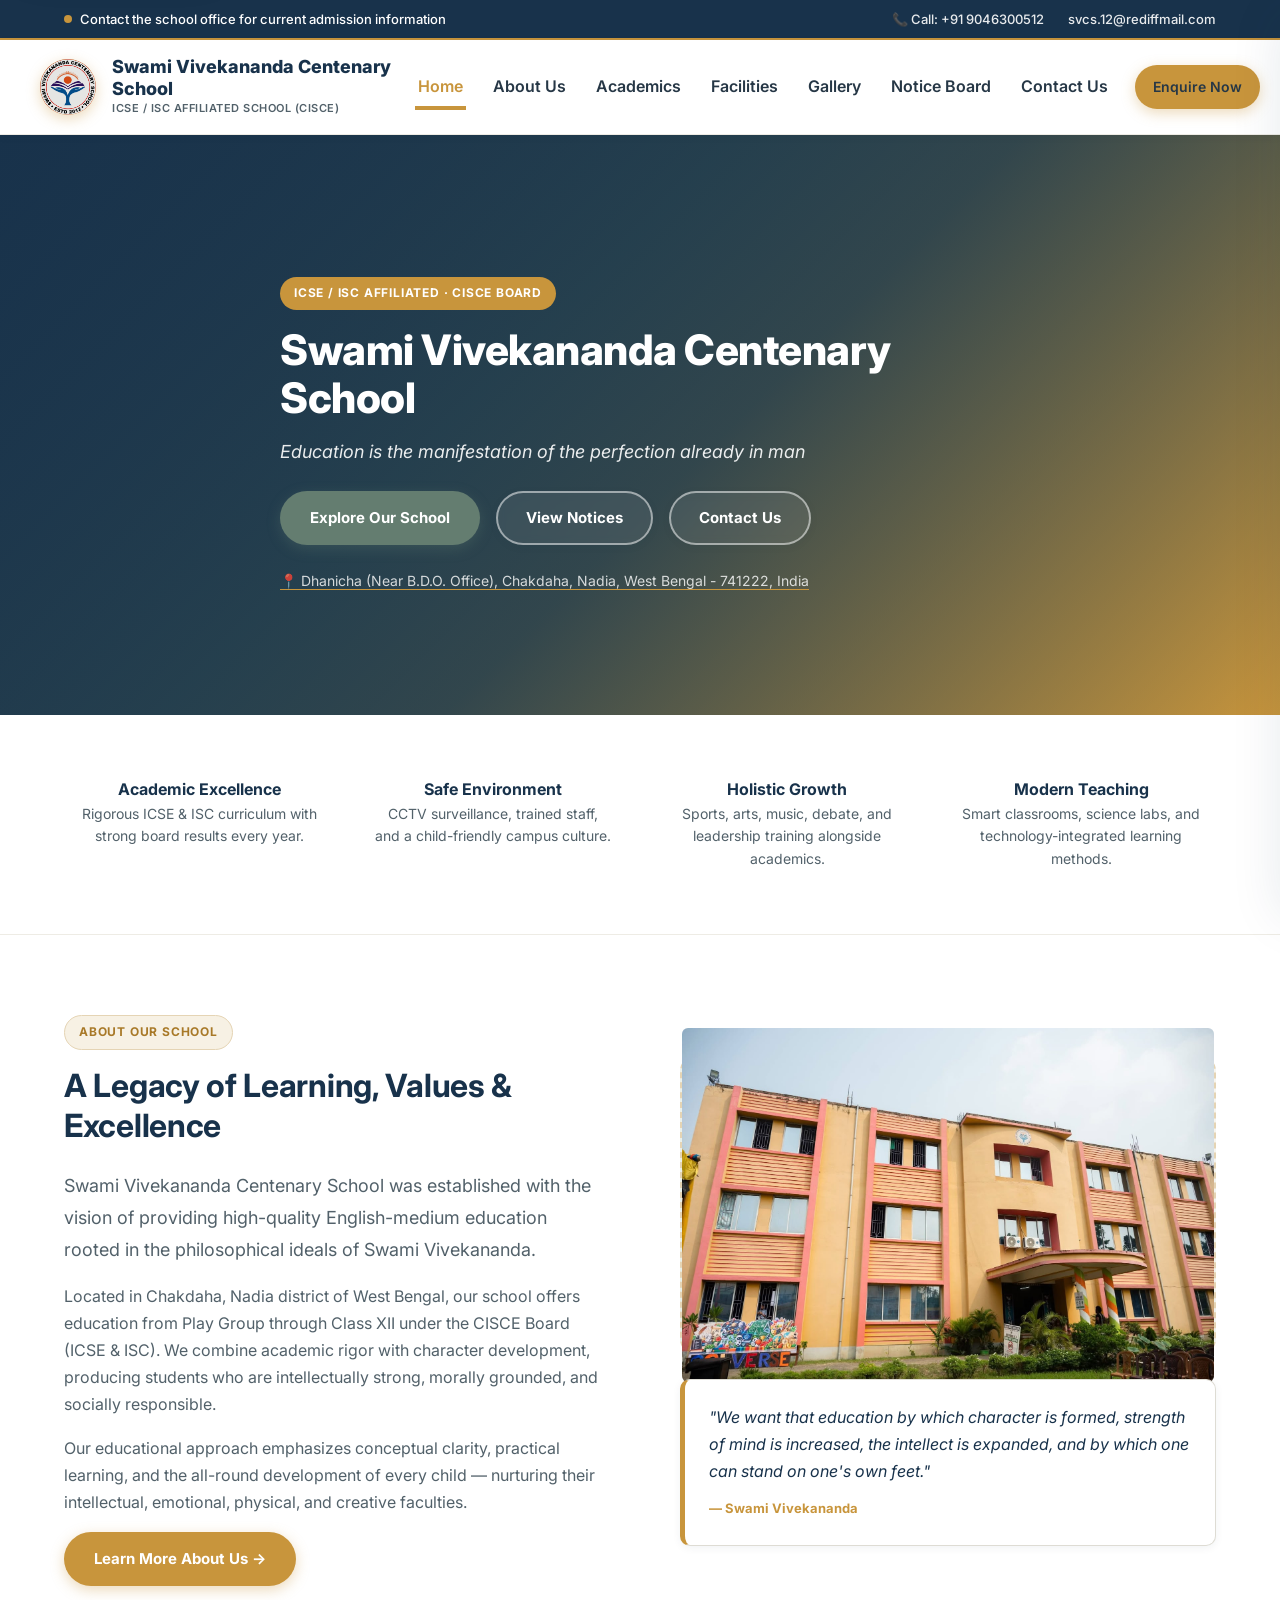
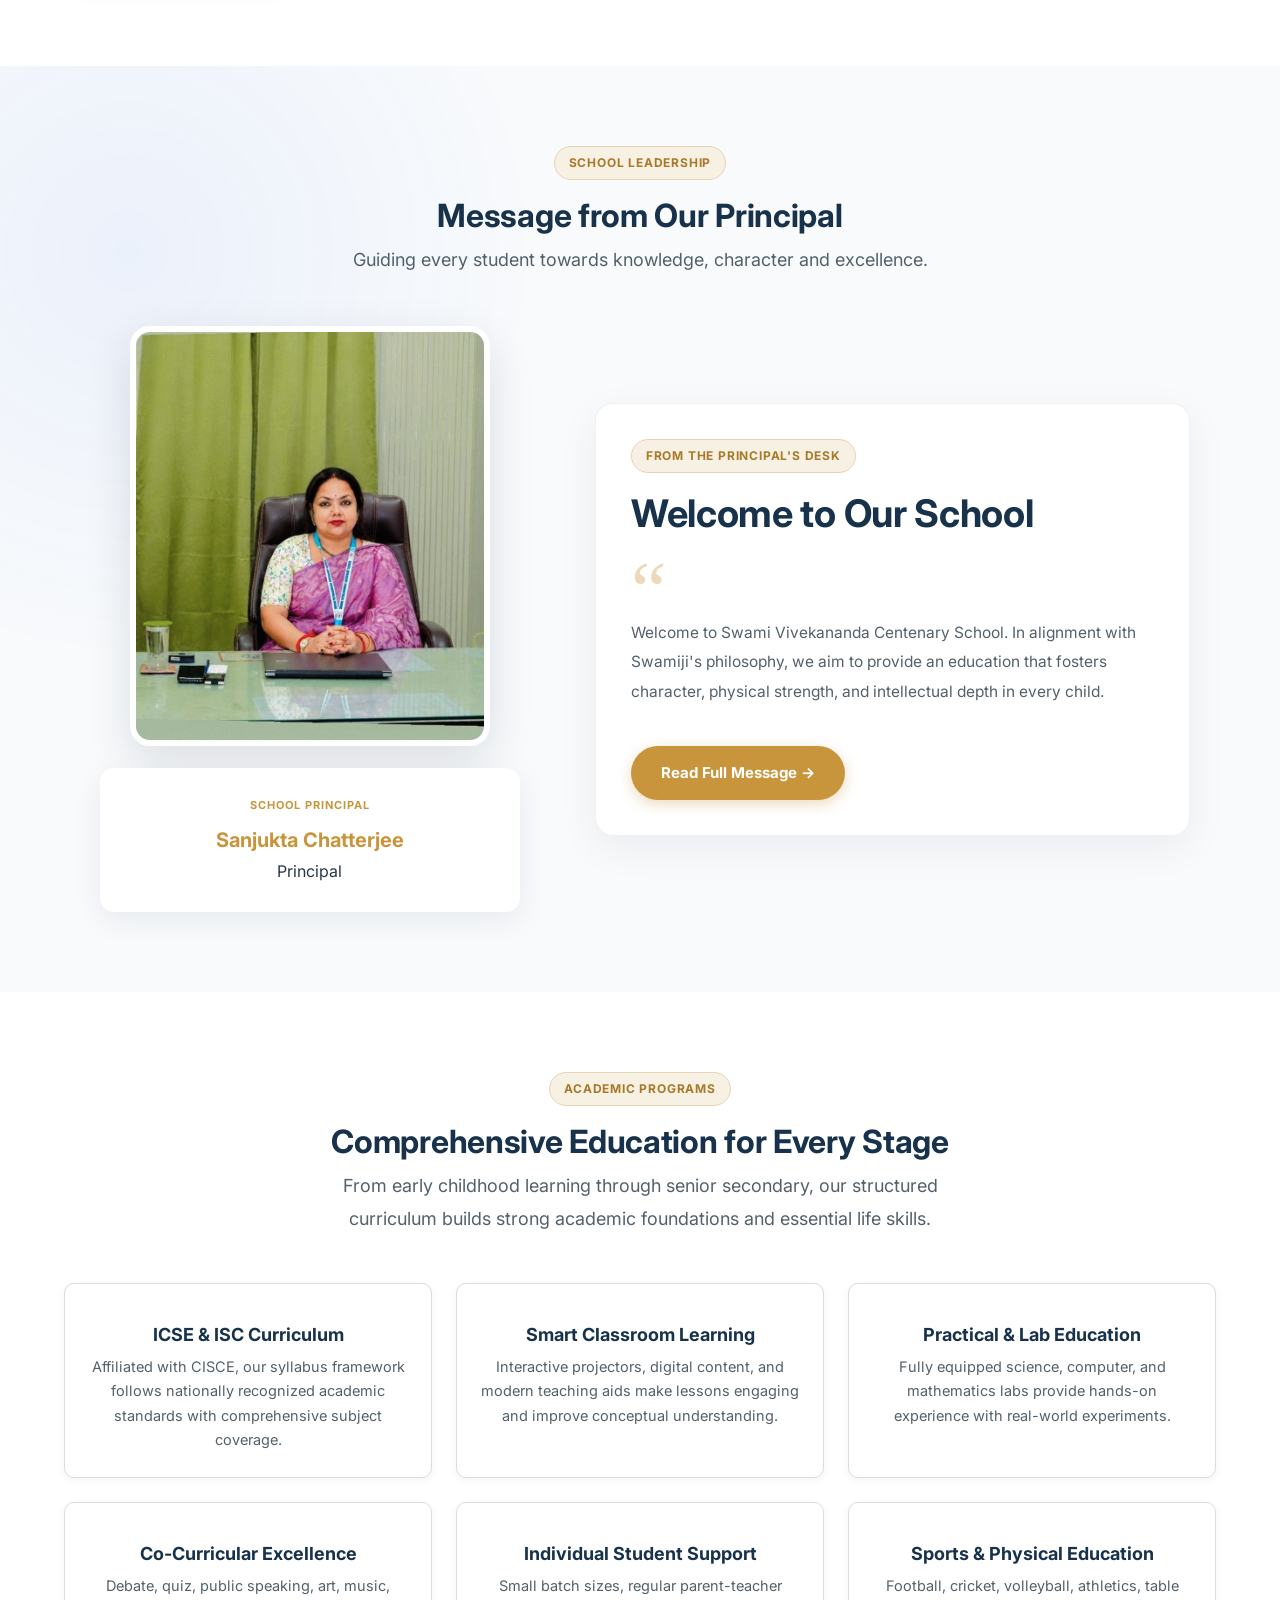
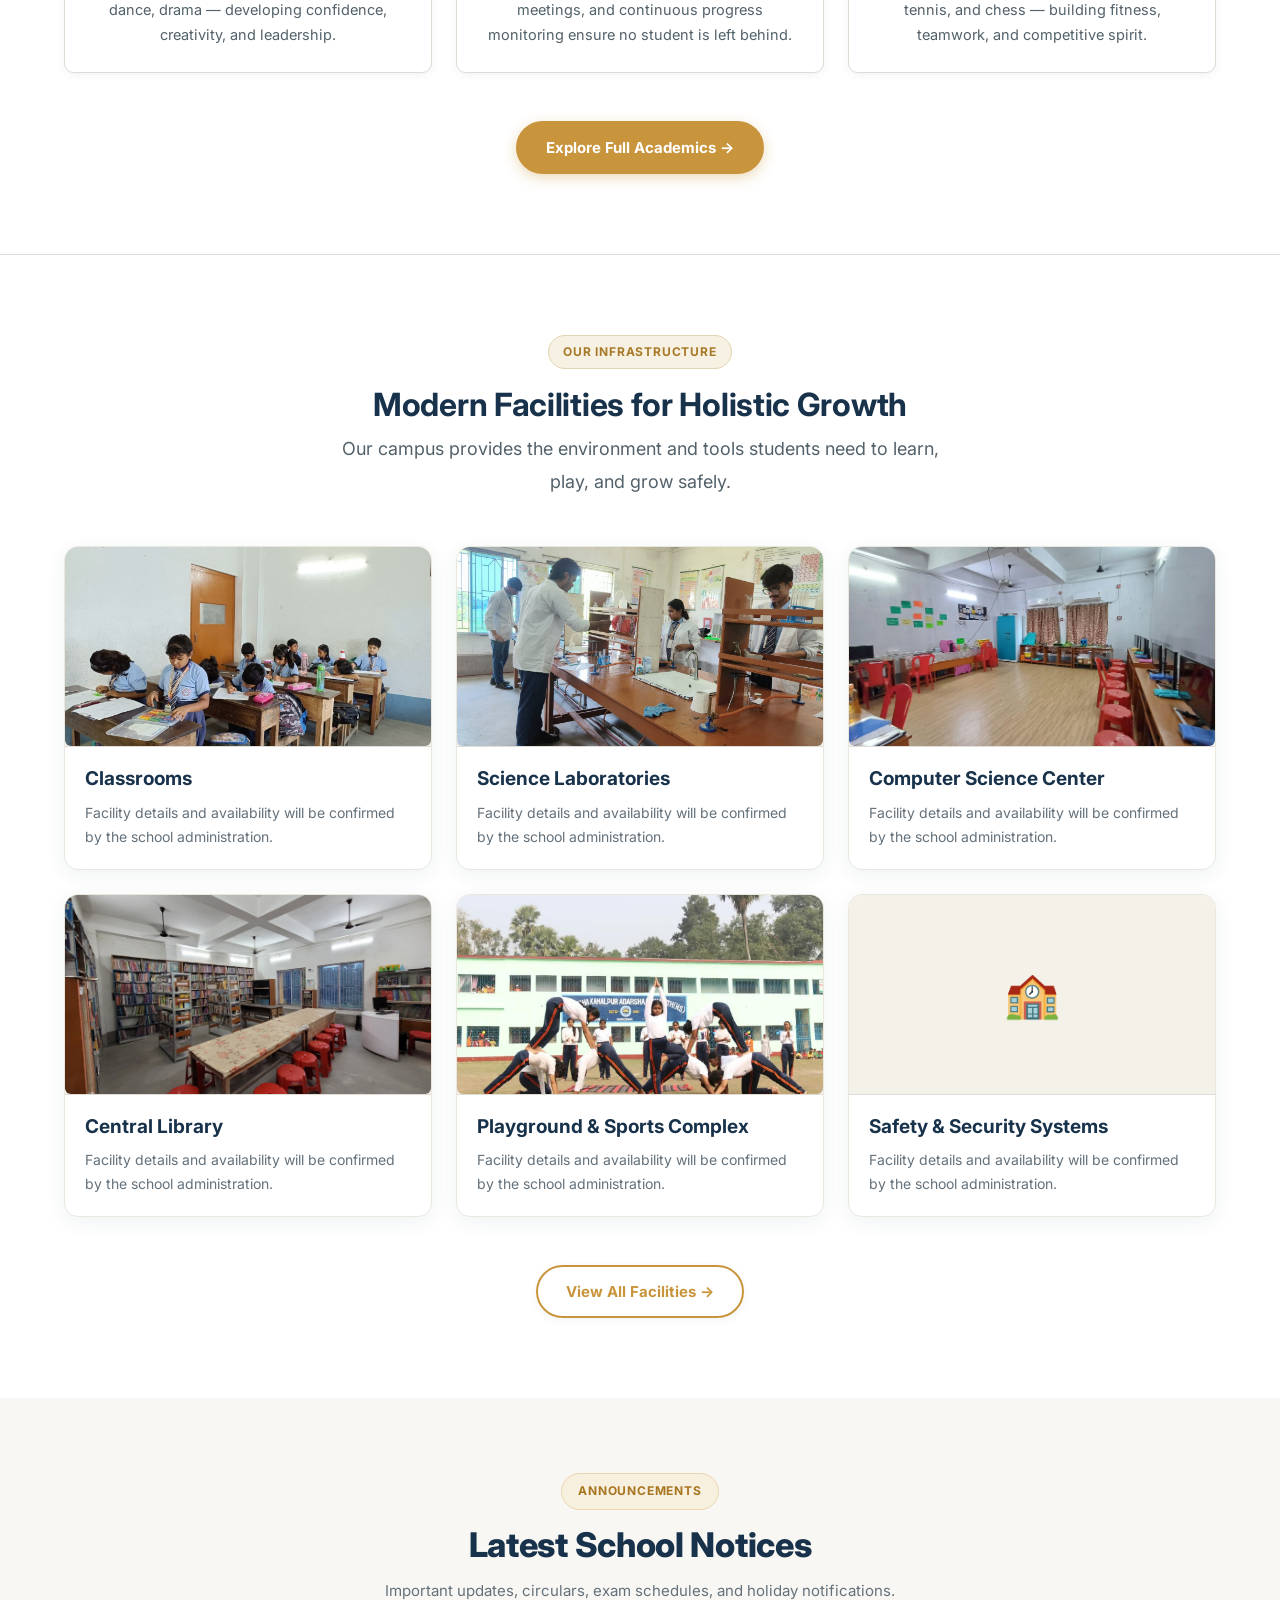
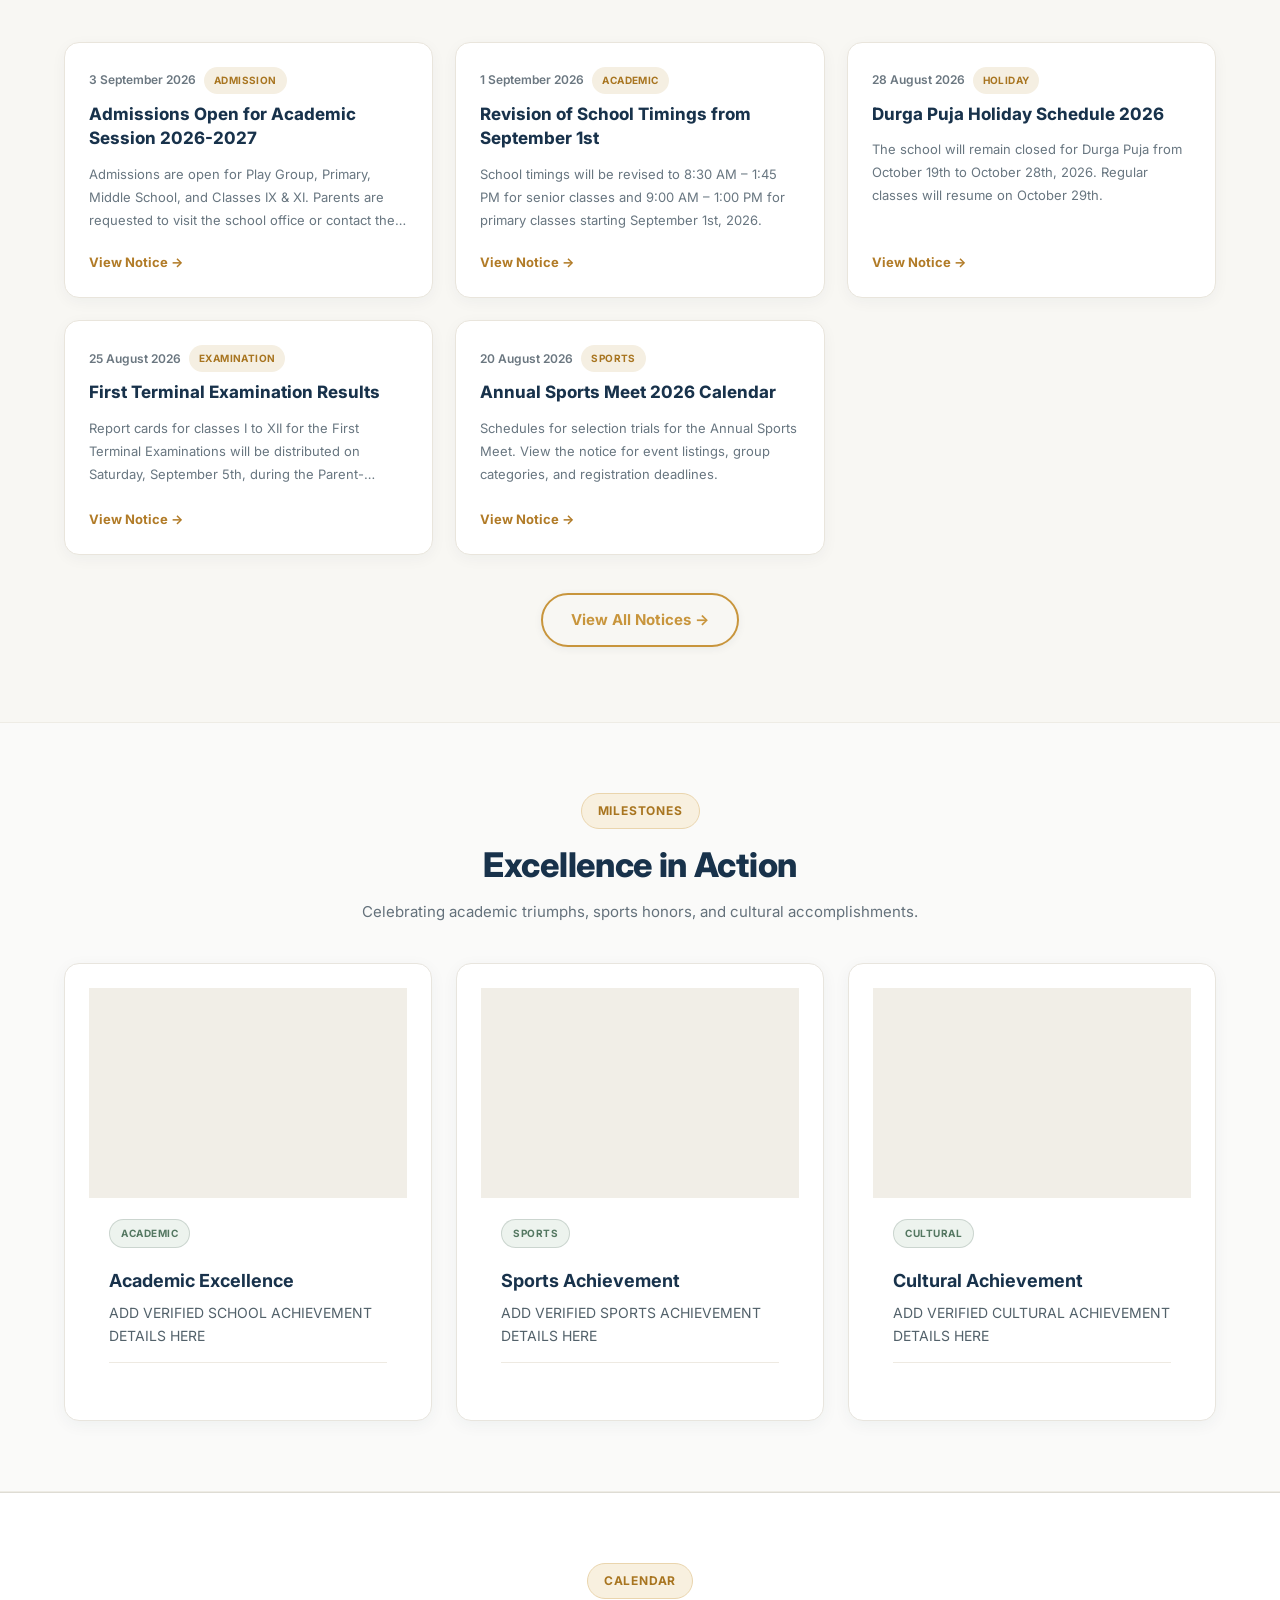
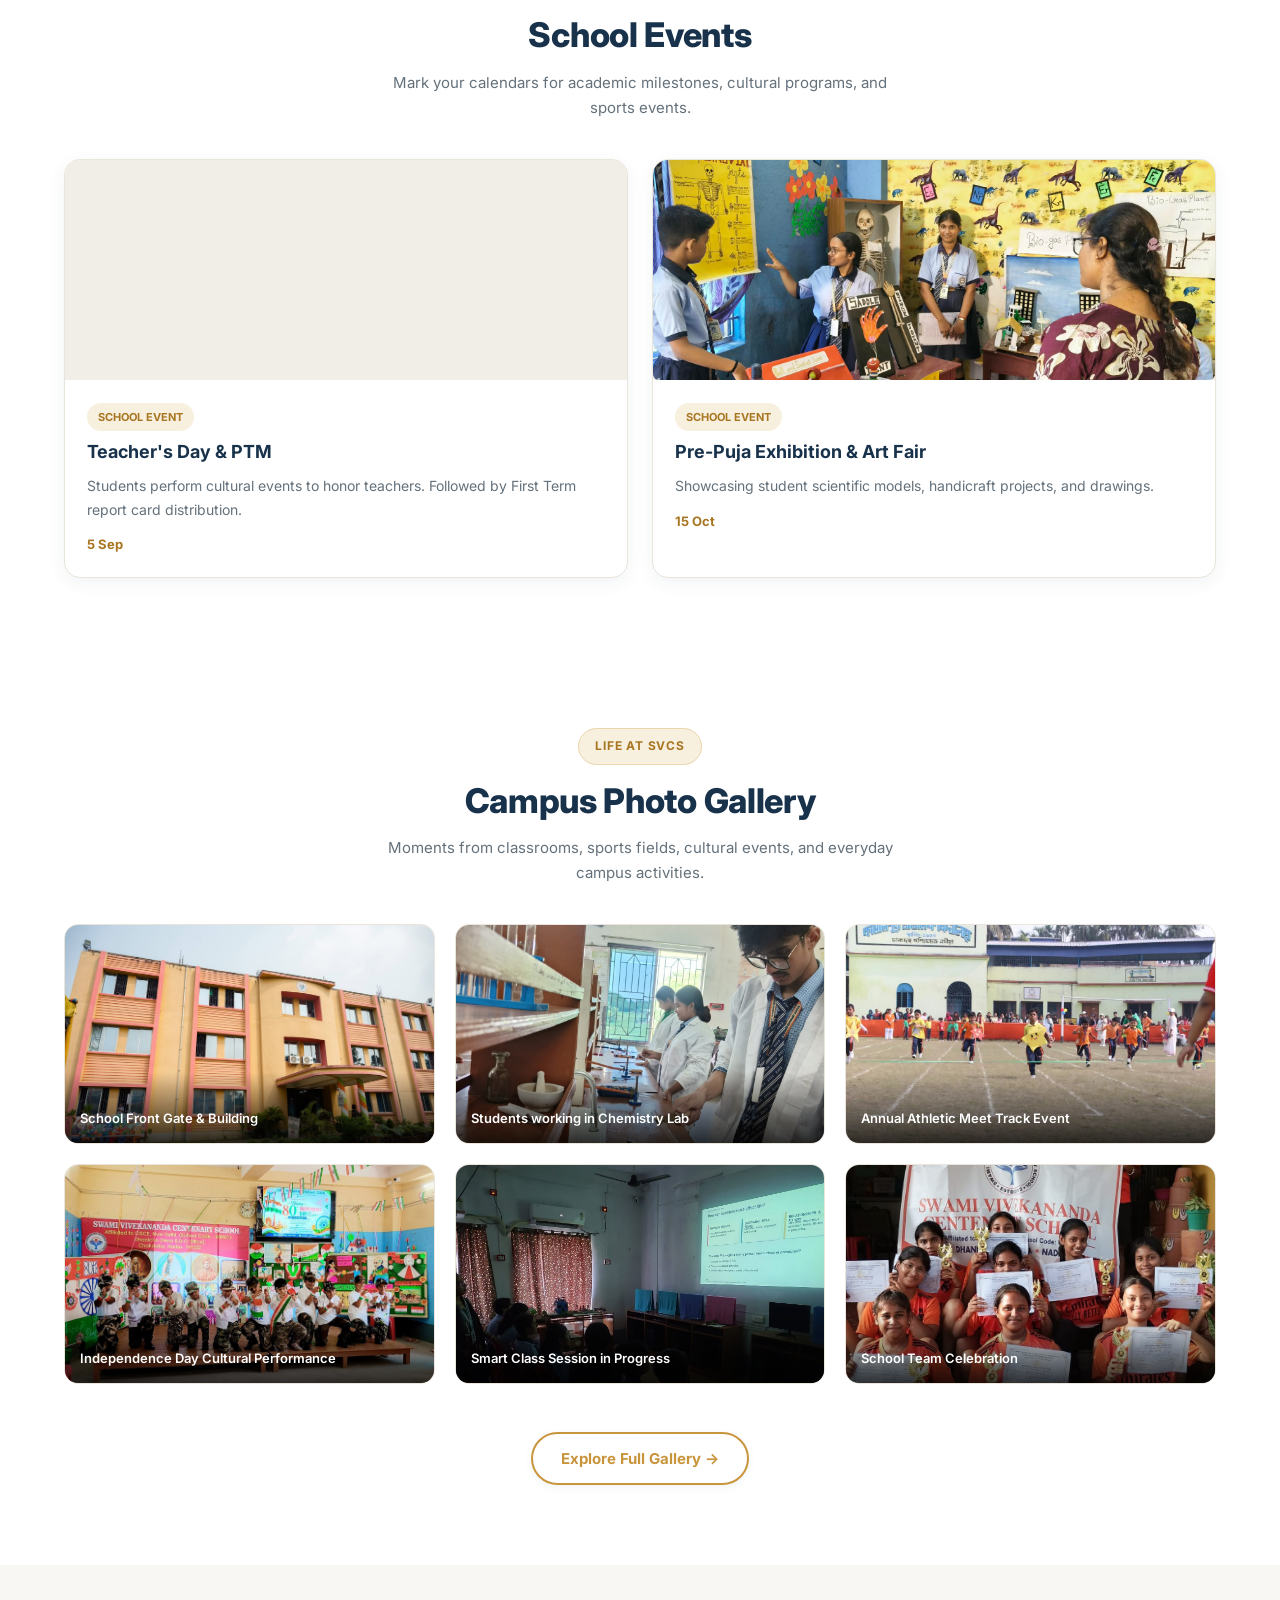
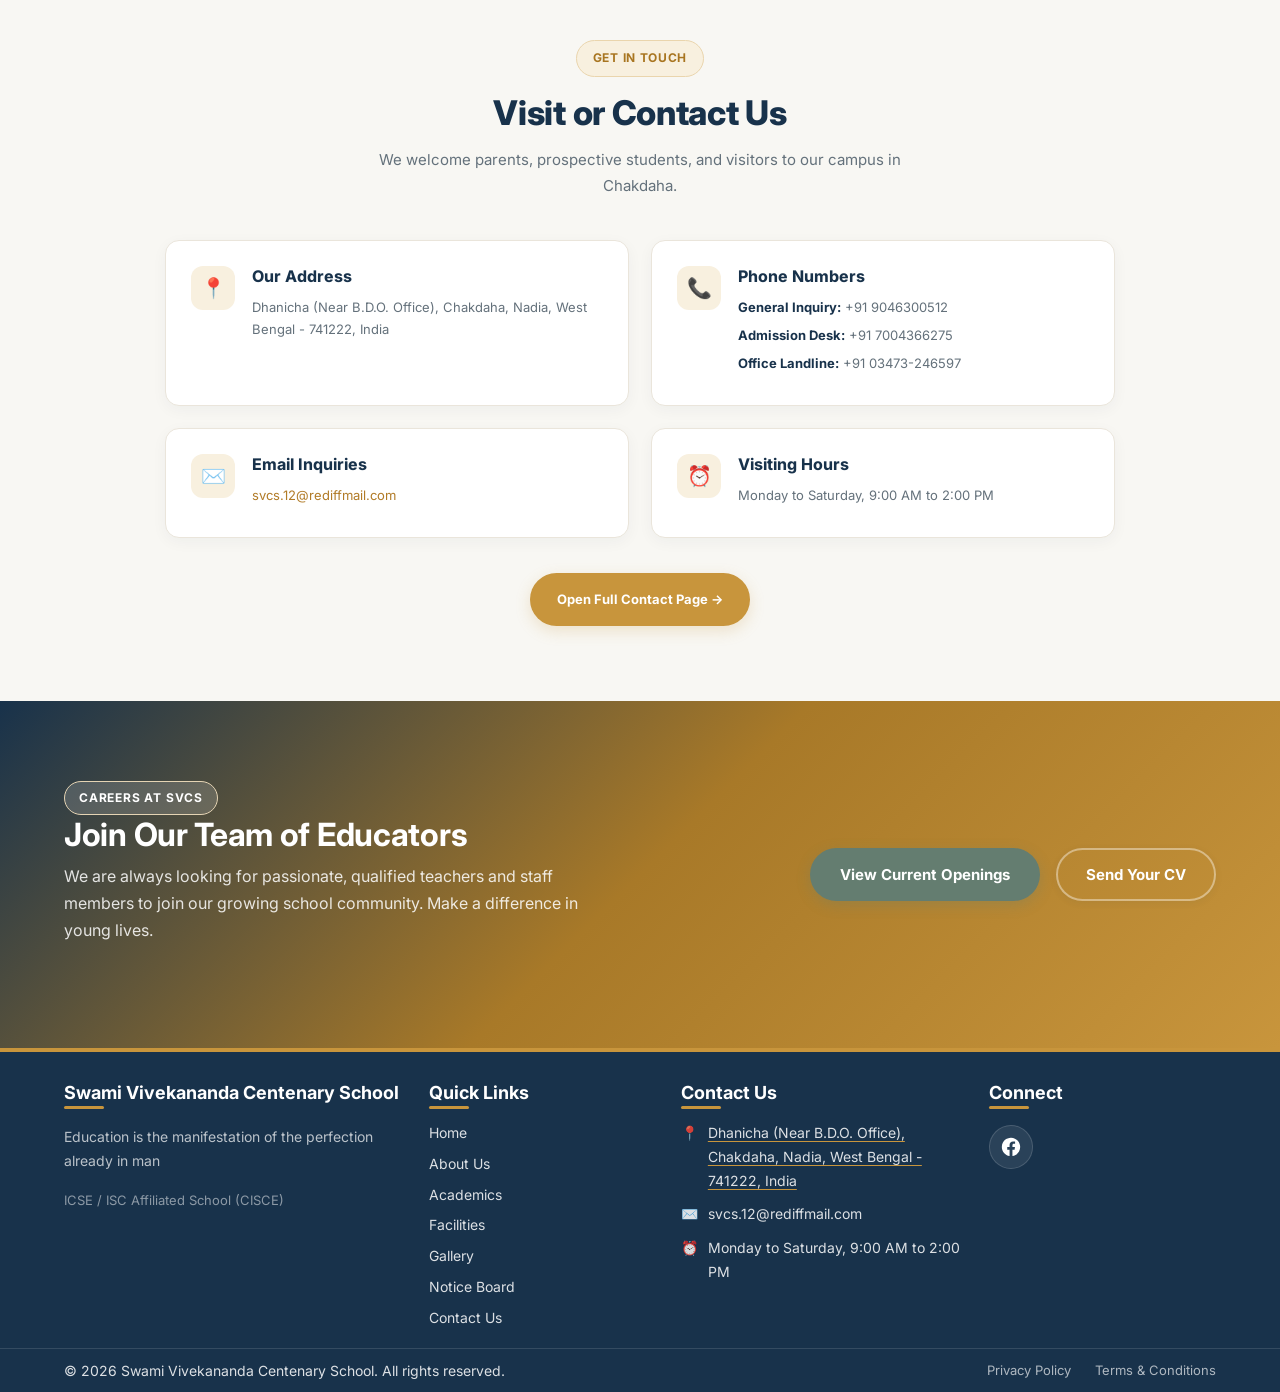
==== commit 295c240c: "Update principal image source and name display" ====
--- a/index.html
+++ b/index.html
@@ -214,7 +214,7 @@
         <div class="principal-photo-frame">
 
           <img
-            src="assets/images/principal.jpeg"
+            src="assets/images/Principal.jpeg"
             alt="Principal of Swami Vivekananda Centenary School"
             class="principal-photo"
             loading="lazy"
@@ -230,7 +230,7 @@
           </span>
 
           <h3 id="principalNameDisplay">
-            Principal's Name
+           Mrs. Sanjukta Bhattachryya
           </h3>
 
           <p id="principalDesignationDisplay">
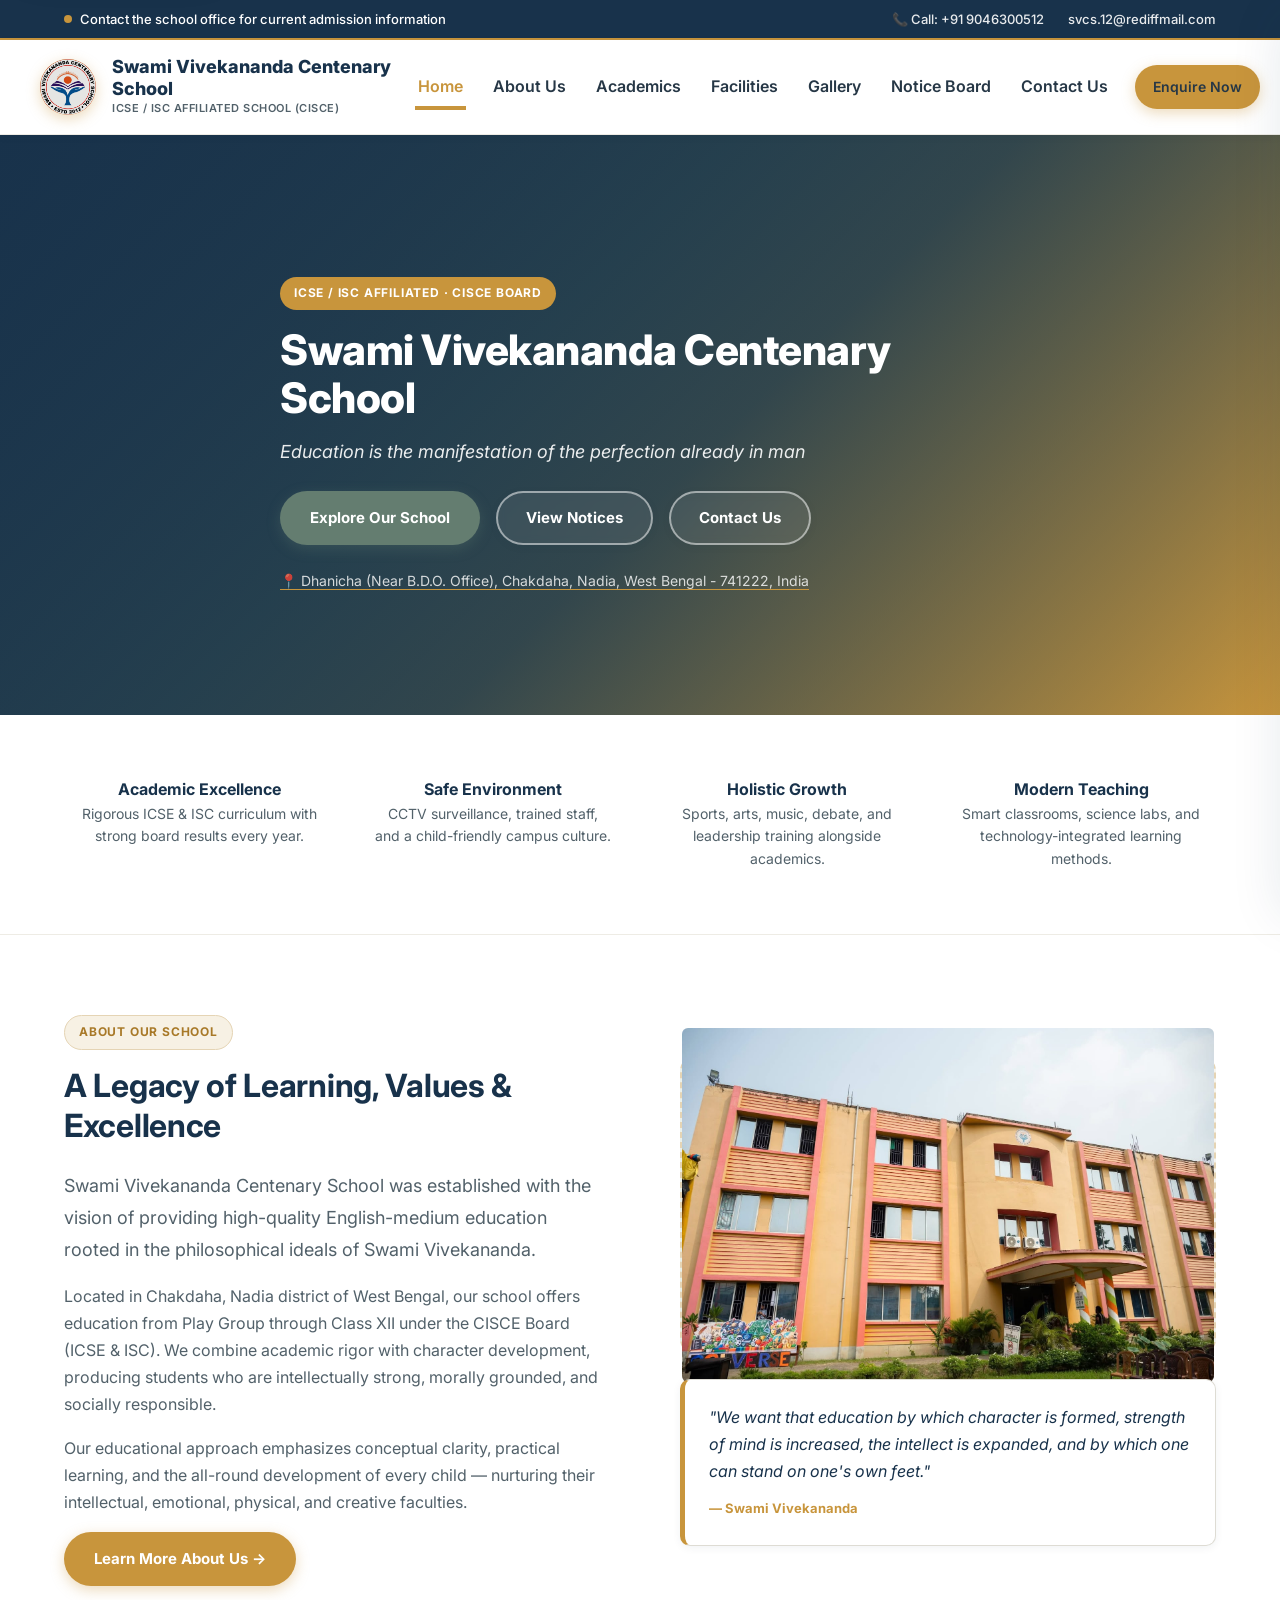
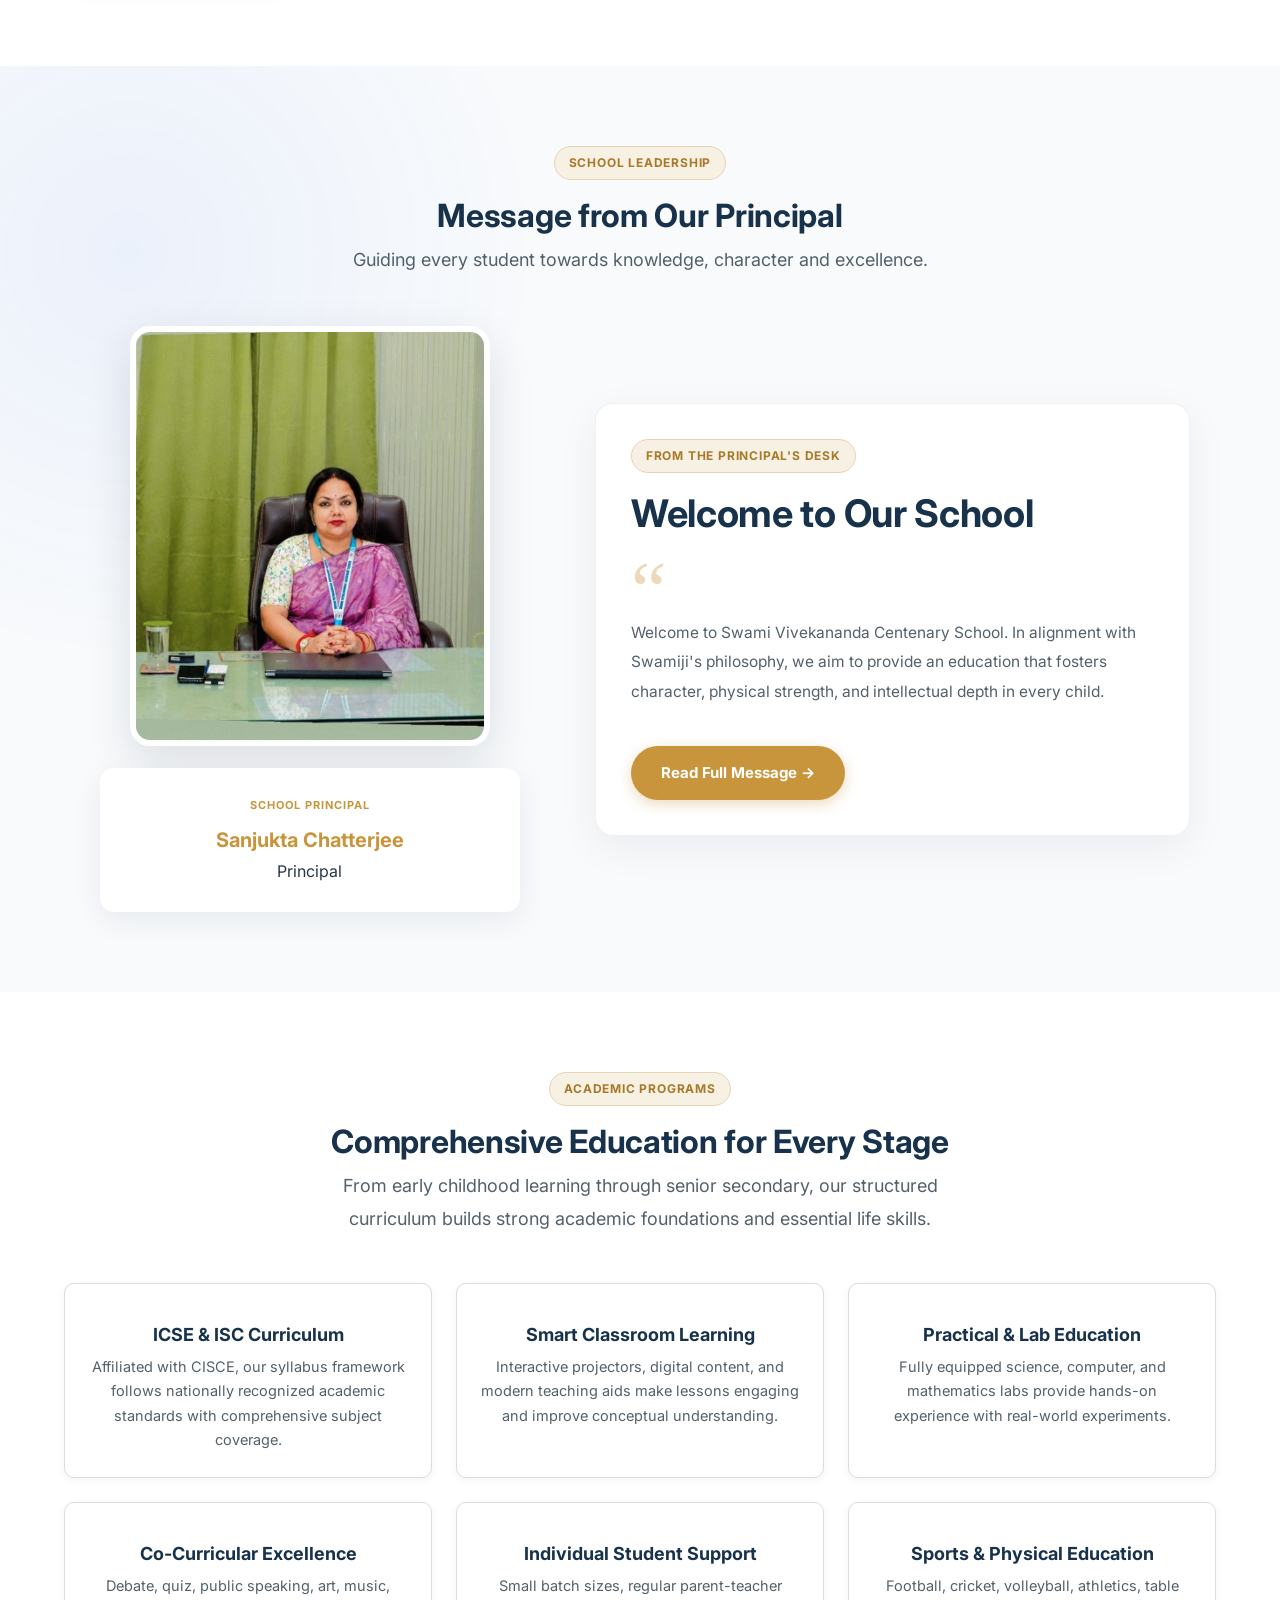
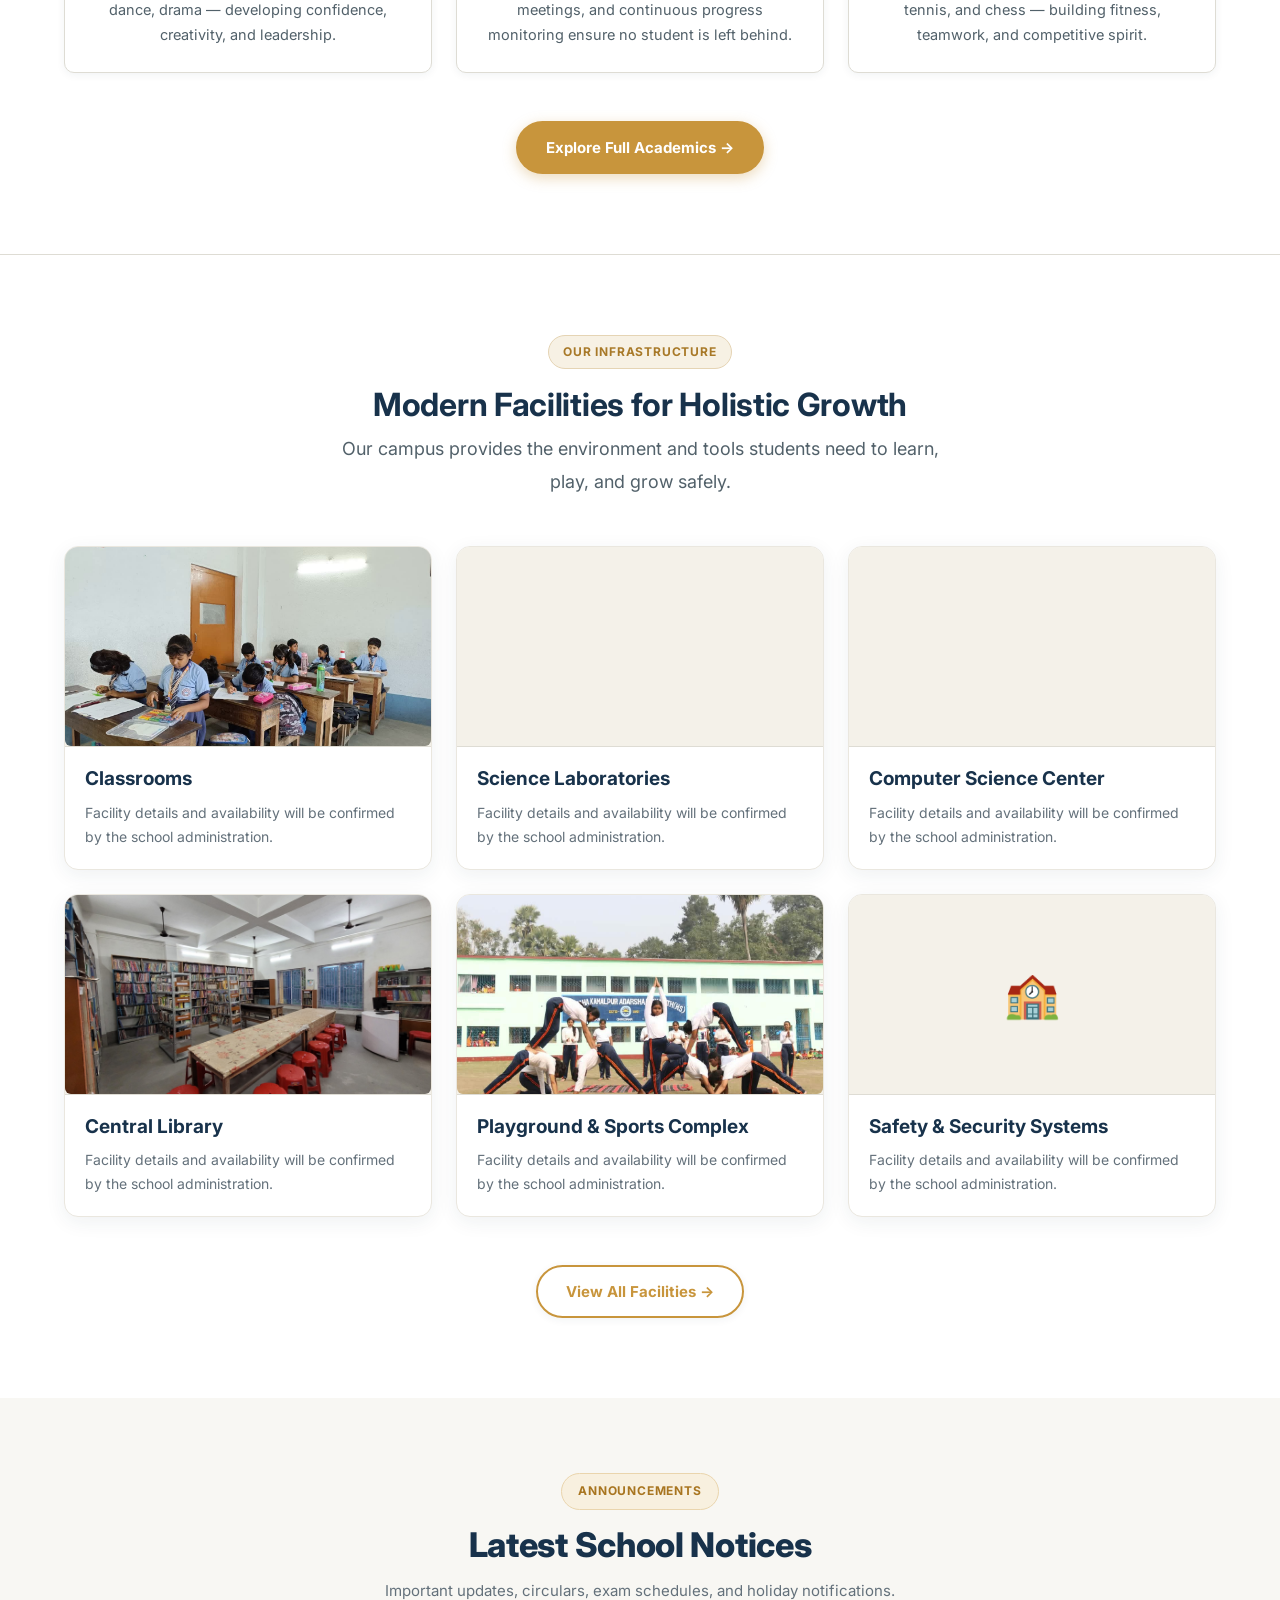
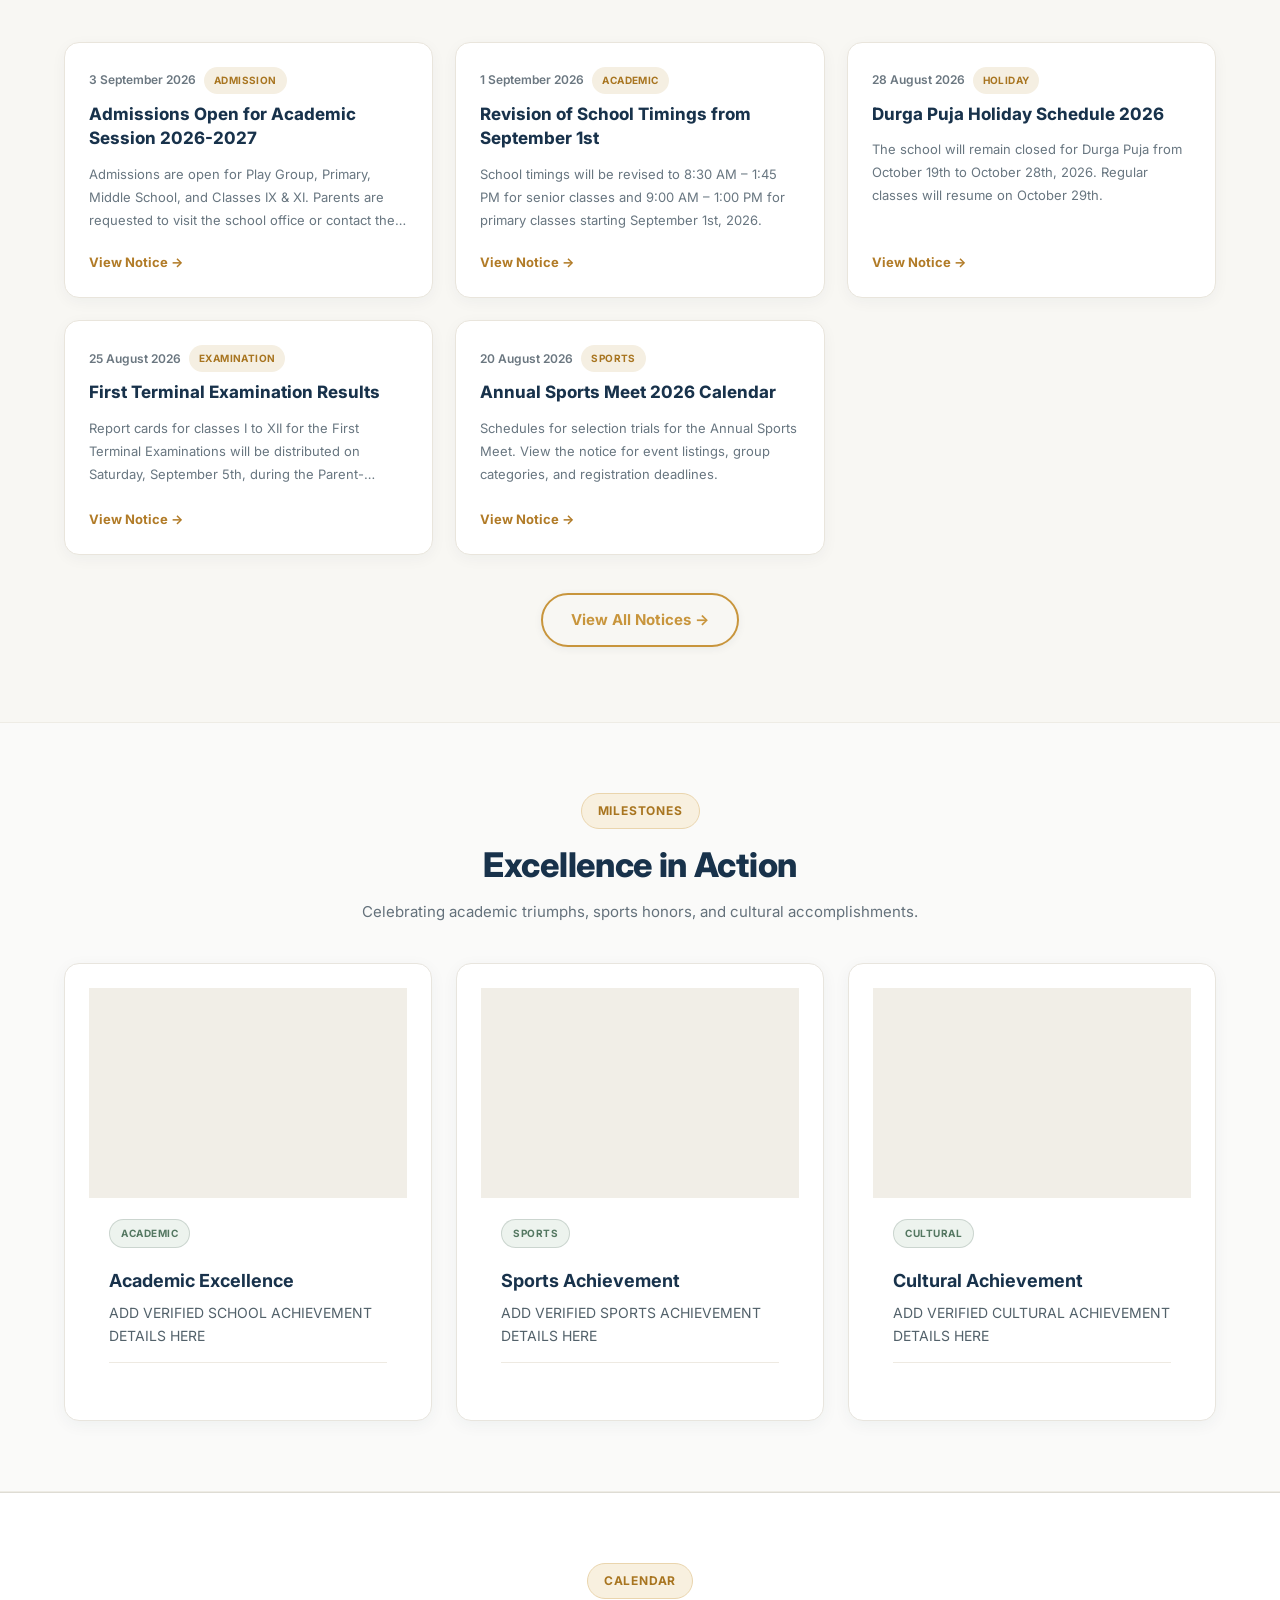
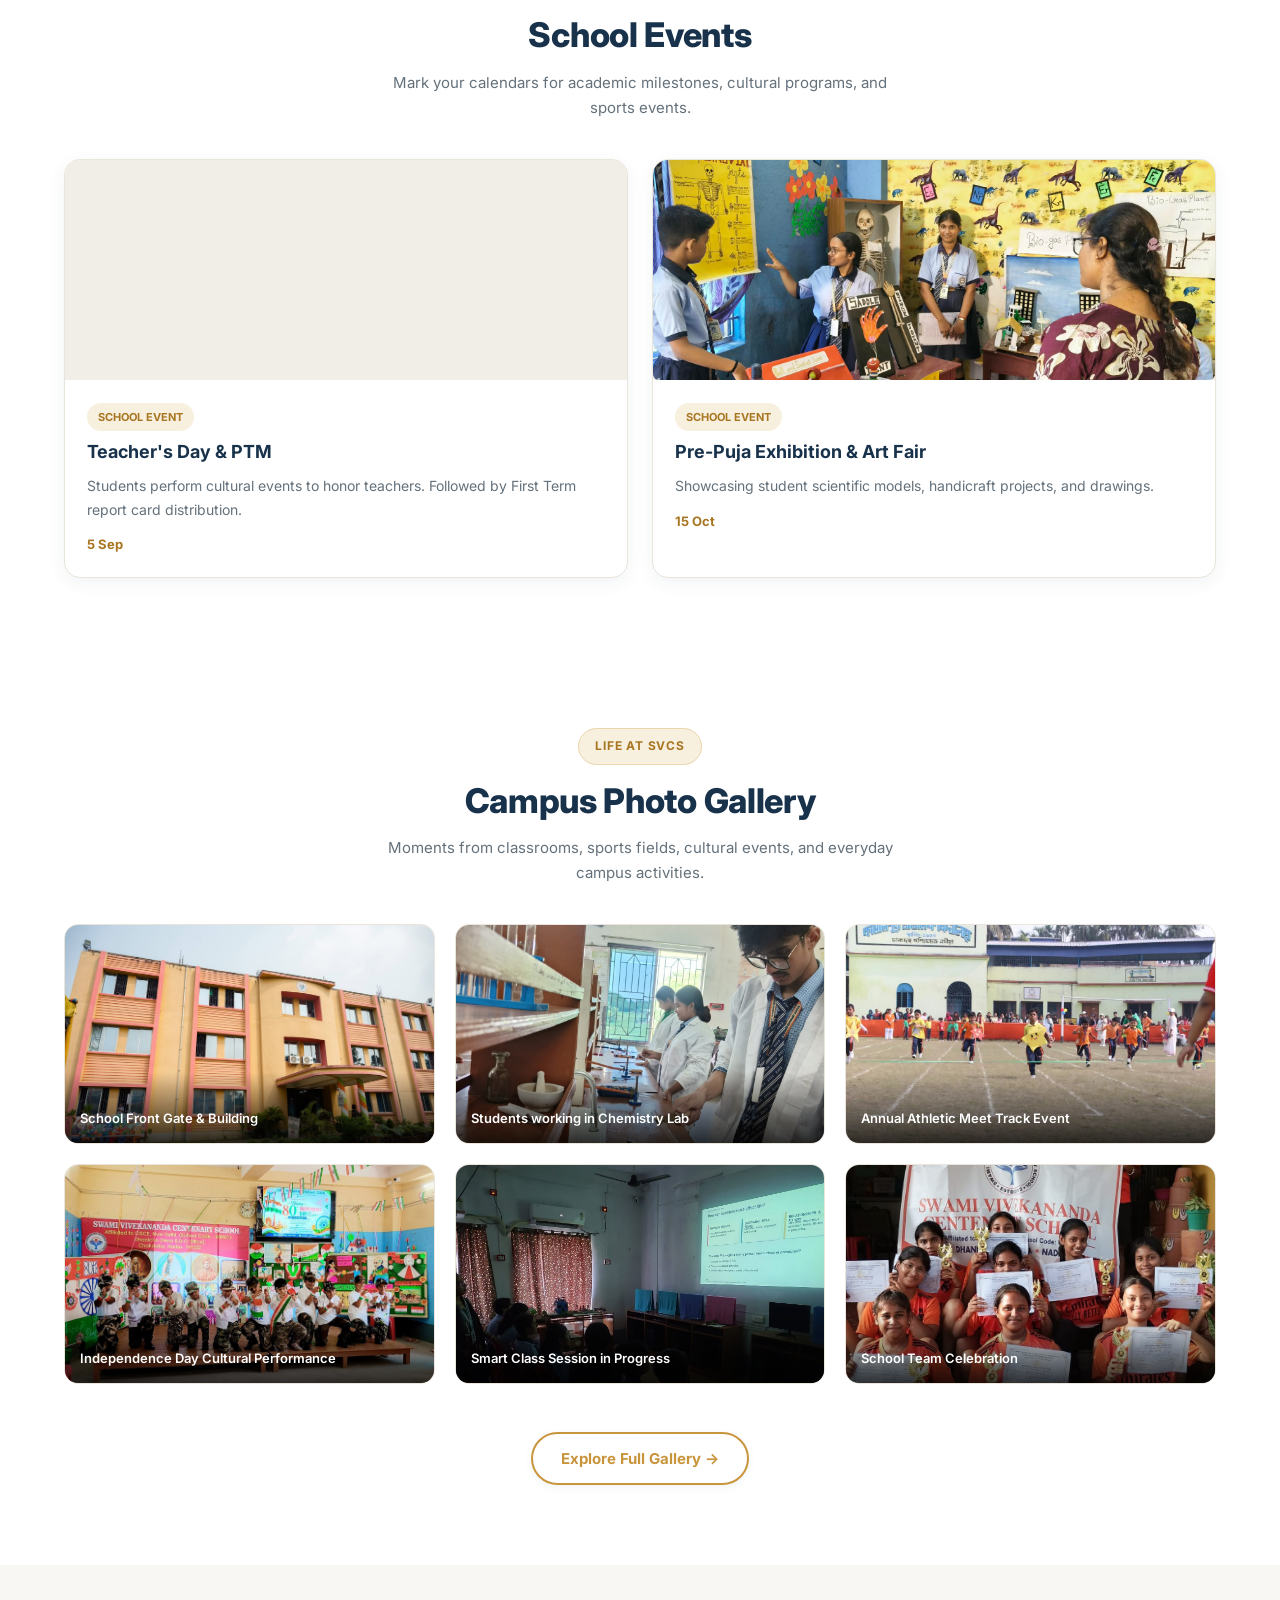
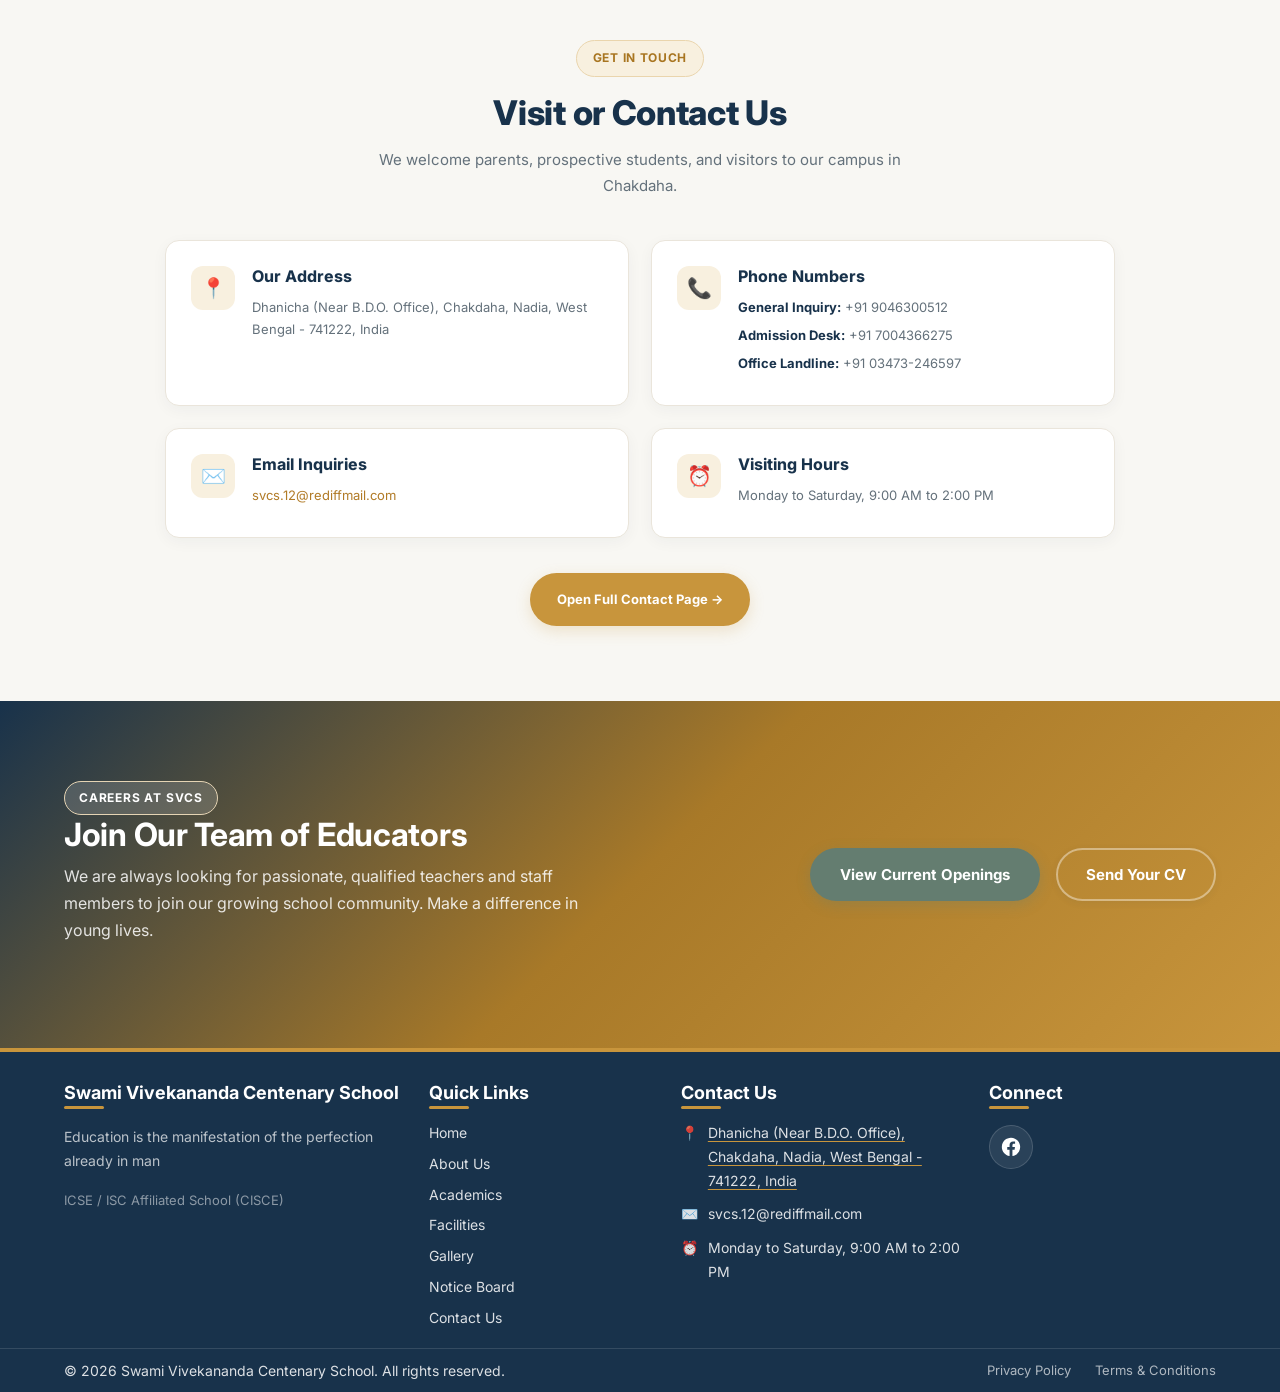
==== commit 443caef1: "Update index.html" ====
--- a/index.html
+++ b/index.html
@@ -225,17 +225,11 @@
         <!-- Principal Details -->
         <div class="principal-name-plate">
 
-          <span class="principal-role-label">
-            School Principal
-          </span>
-
-          <h3 id="principalNameDisplay">
-           Mrs. Sanjukta Bhattachryya
-          </h3>
-
-          <p id="principalDesignationDisplay">
-            Principal
-          </p>
+          <span class="principal-role-label">School Principal</span>
+
+          <h3 id="principalNameDisplay">Mrs. Sanjukta Bhattachryya</h3>
+
+          <p id="principalDesignationDisplay">Principal</p>
 
           <p class="text-small" id="principalQualDisplay"></p>
 
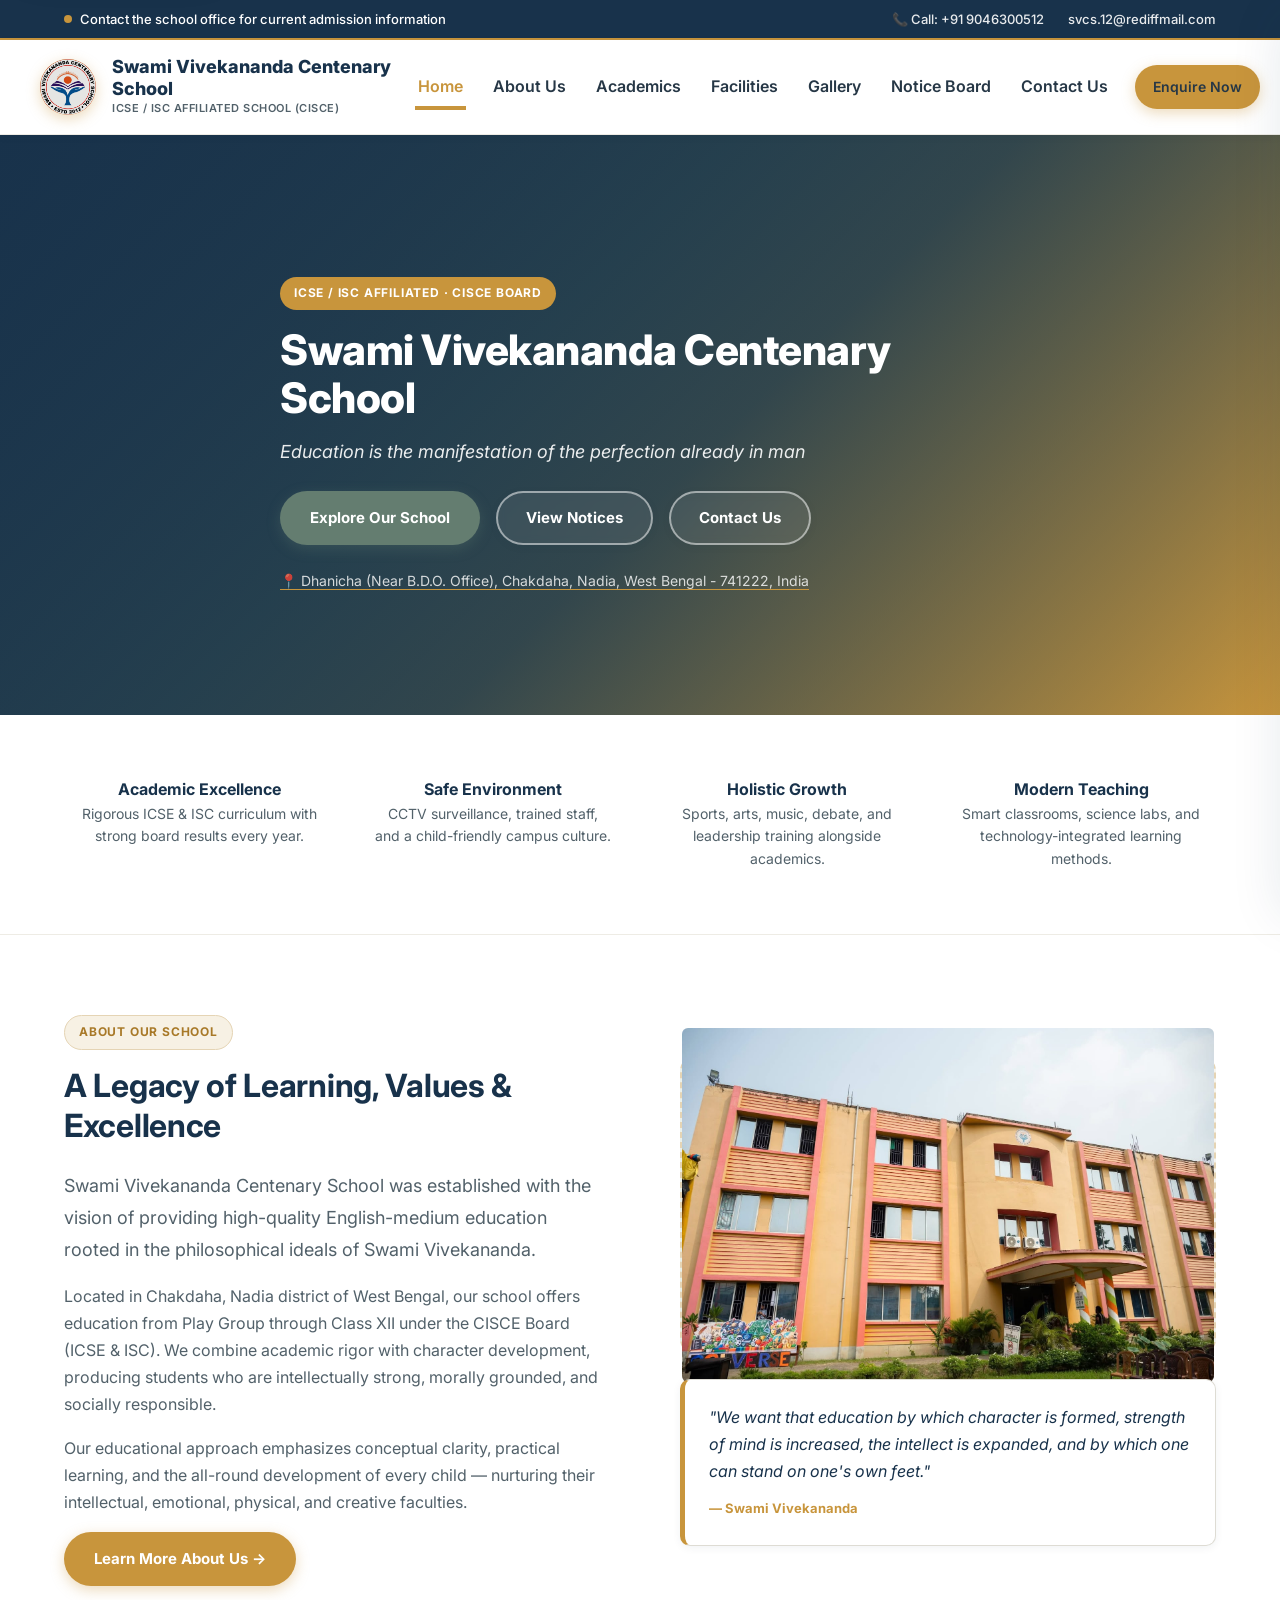
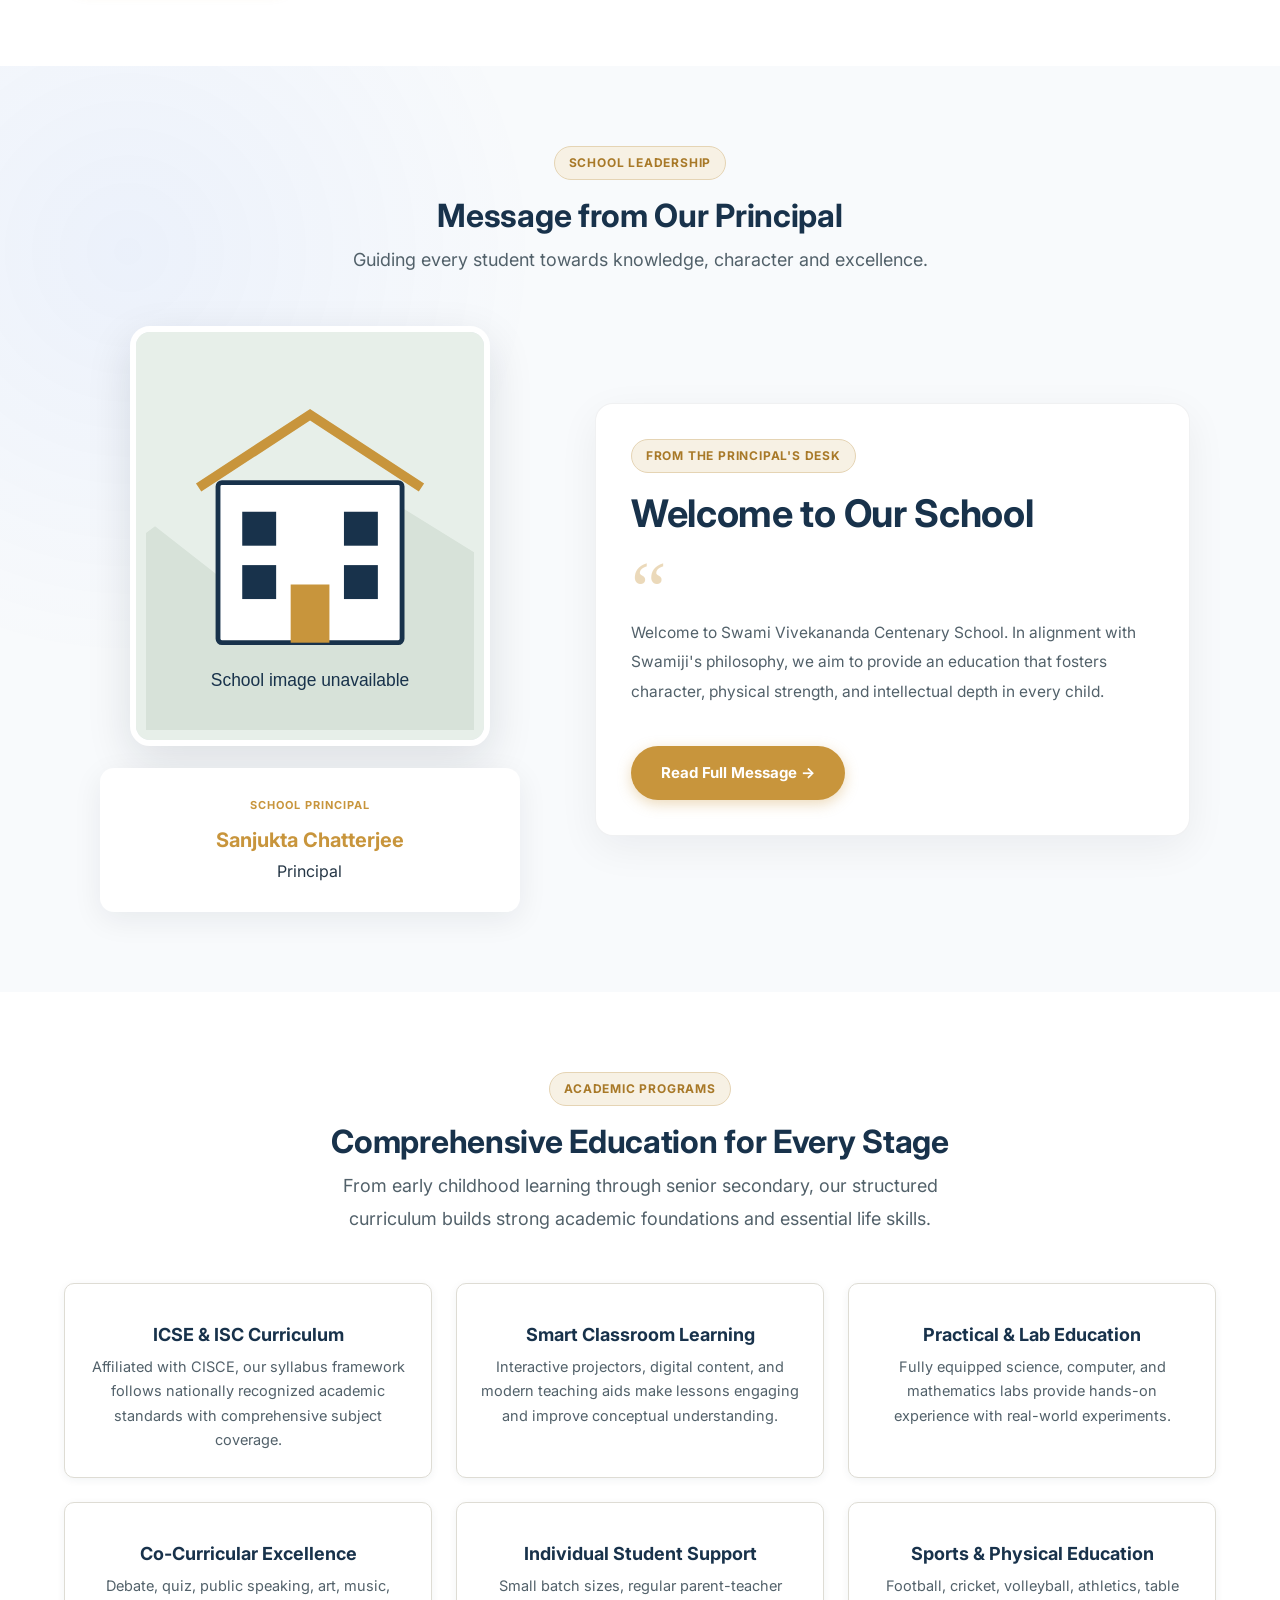
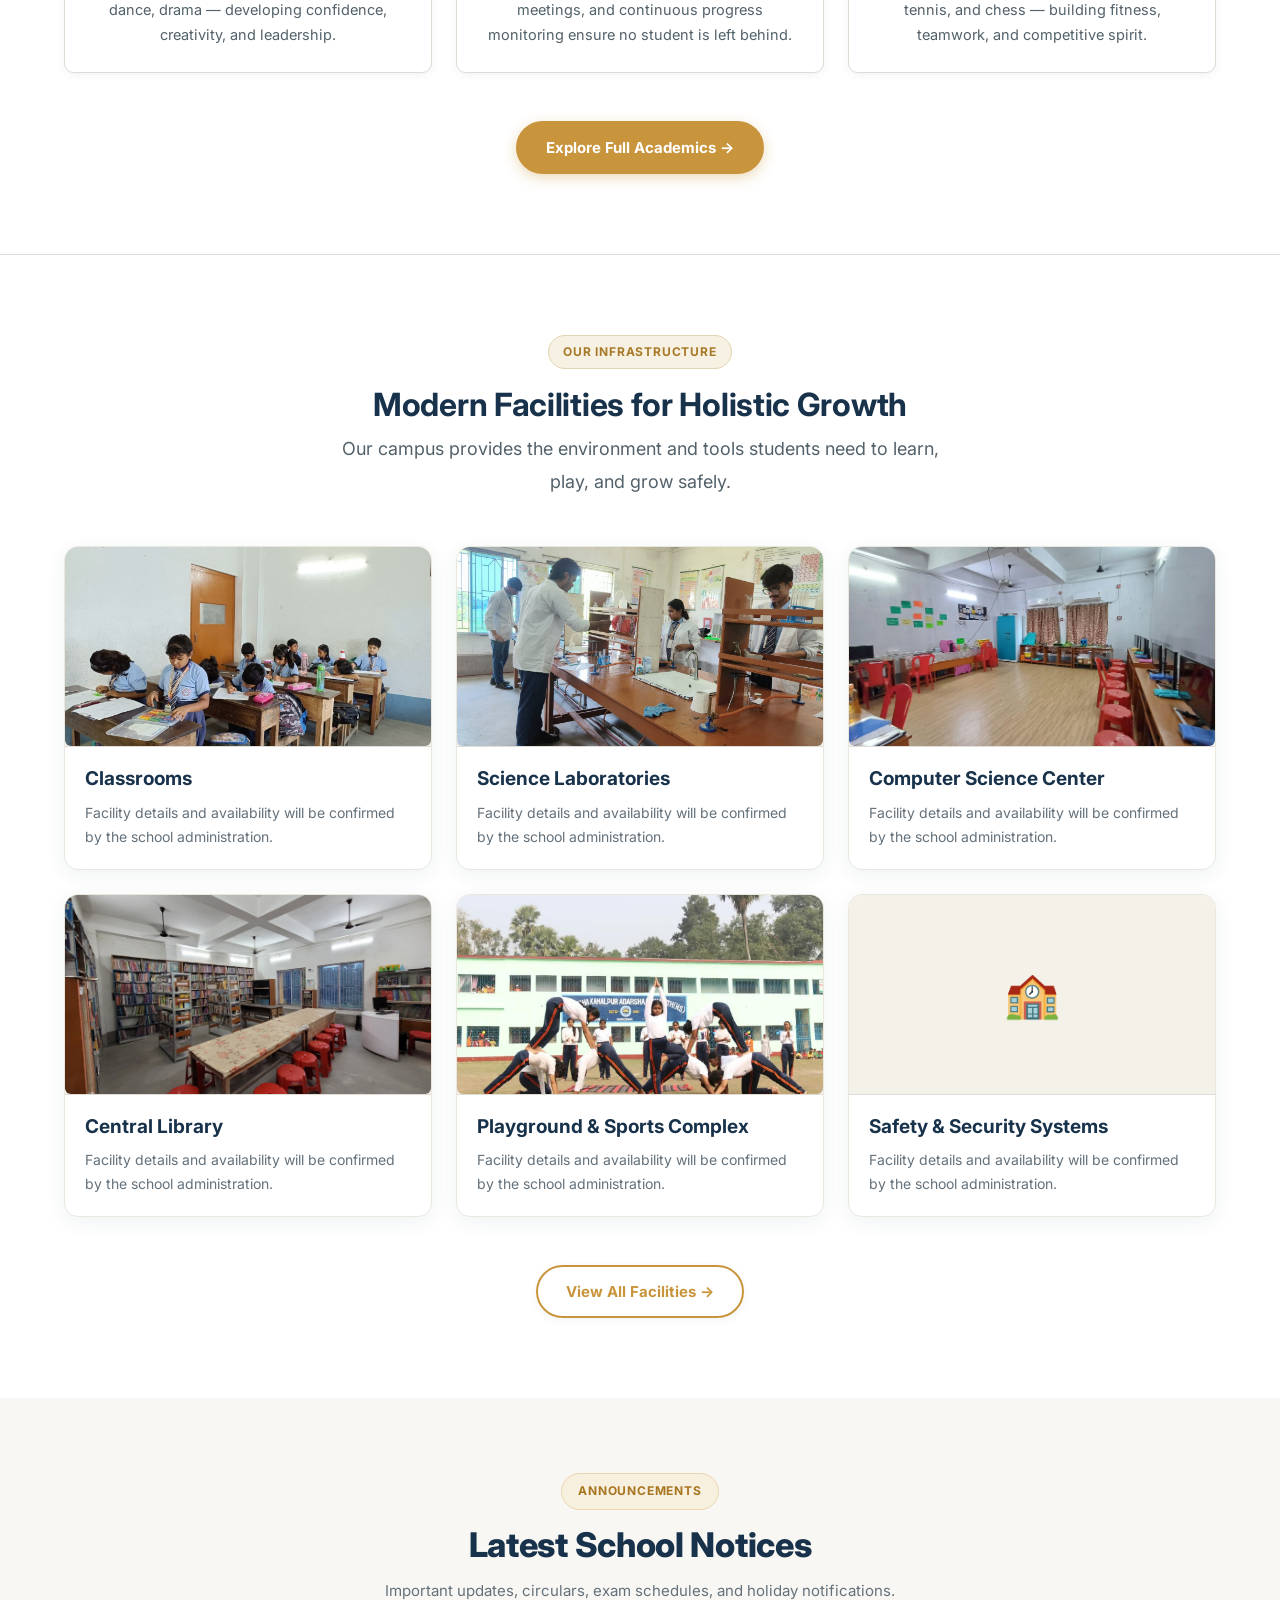
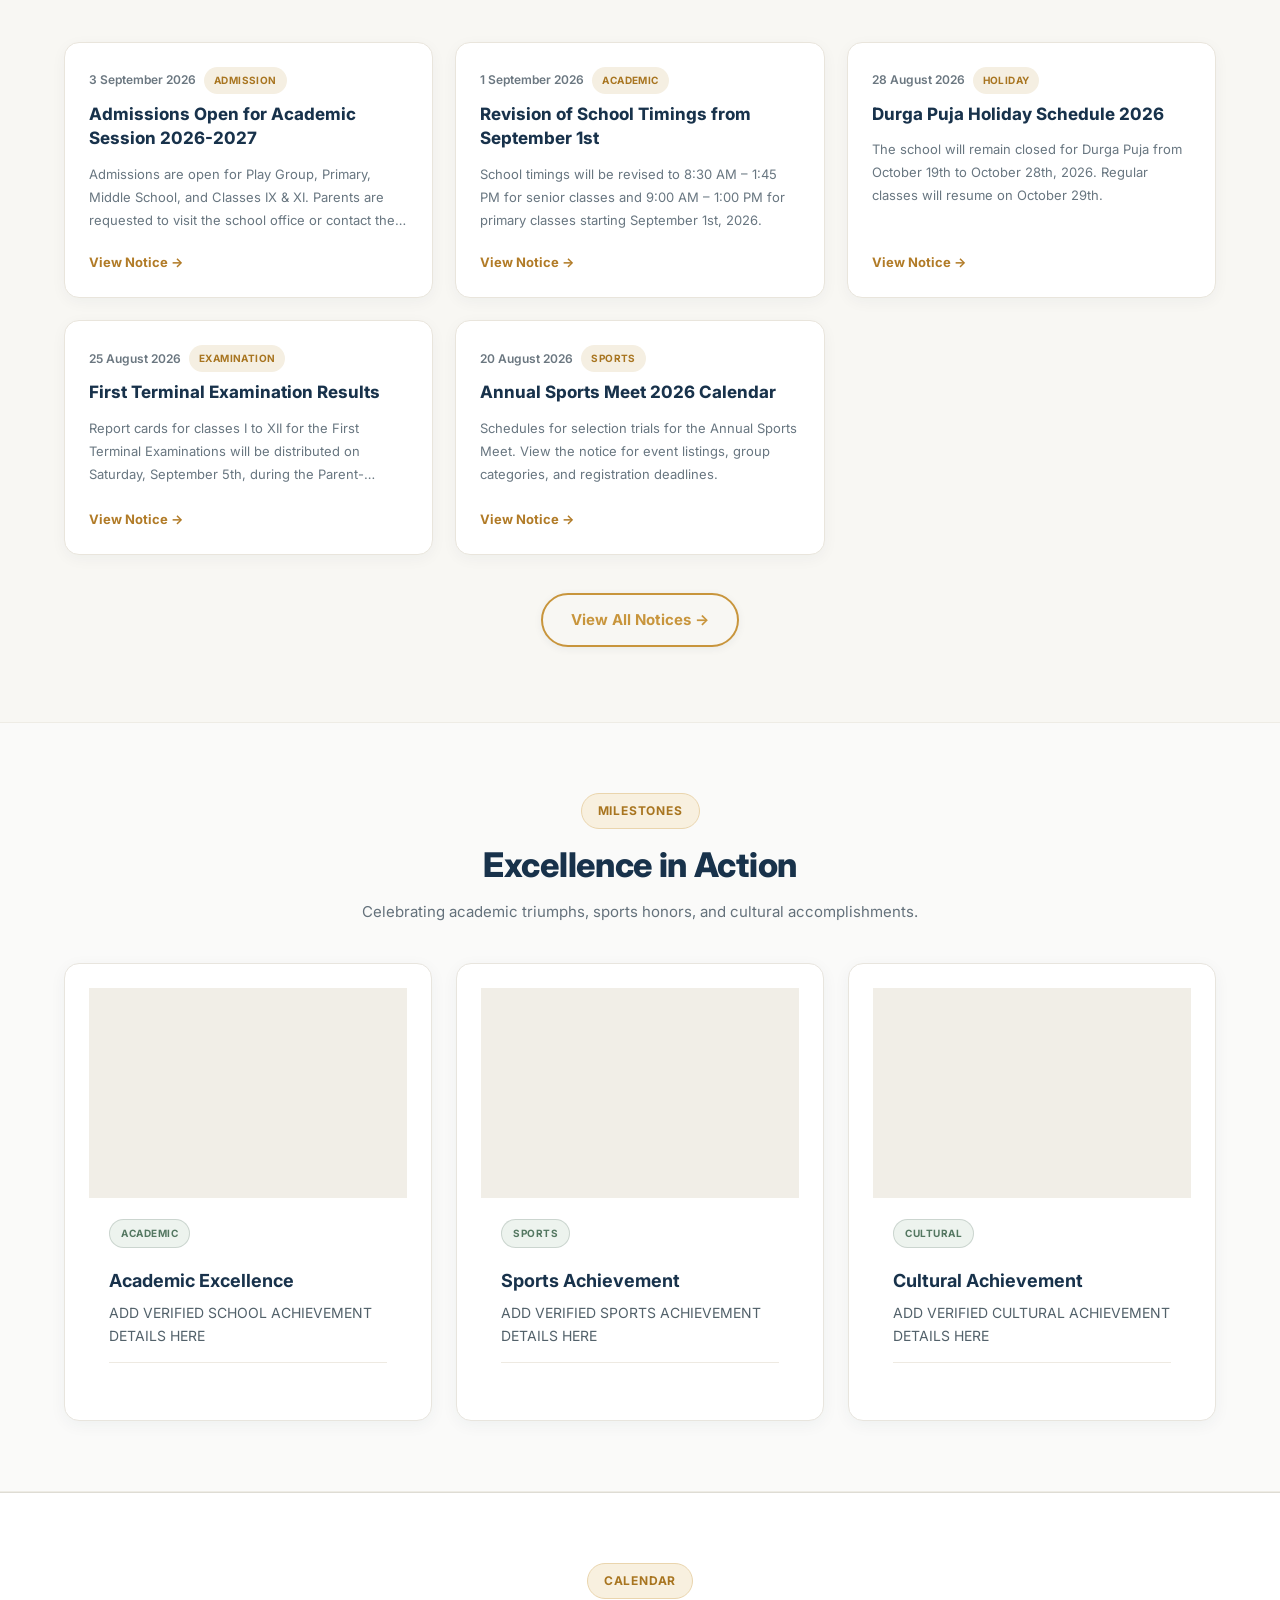
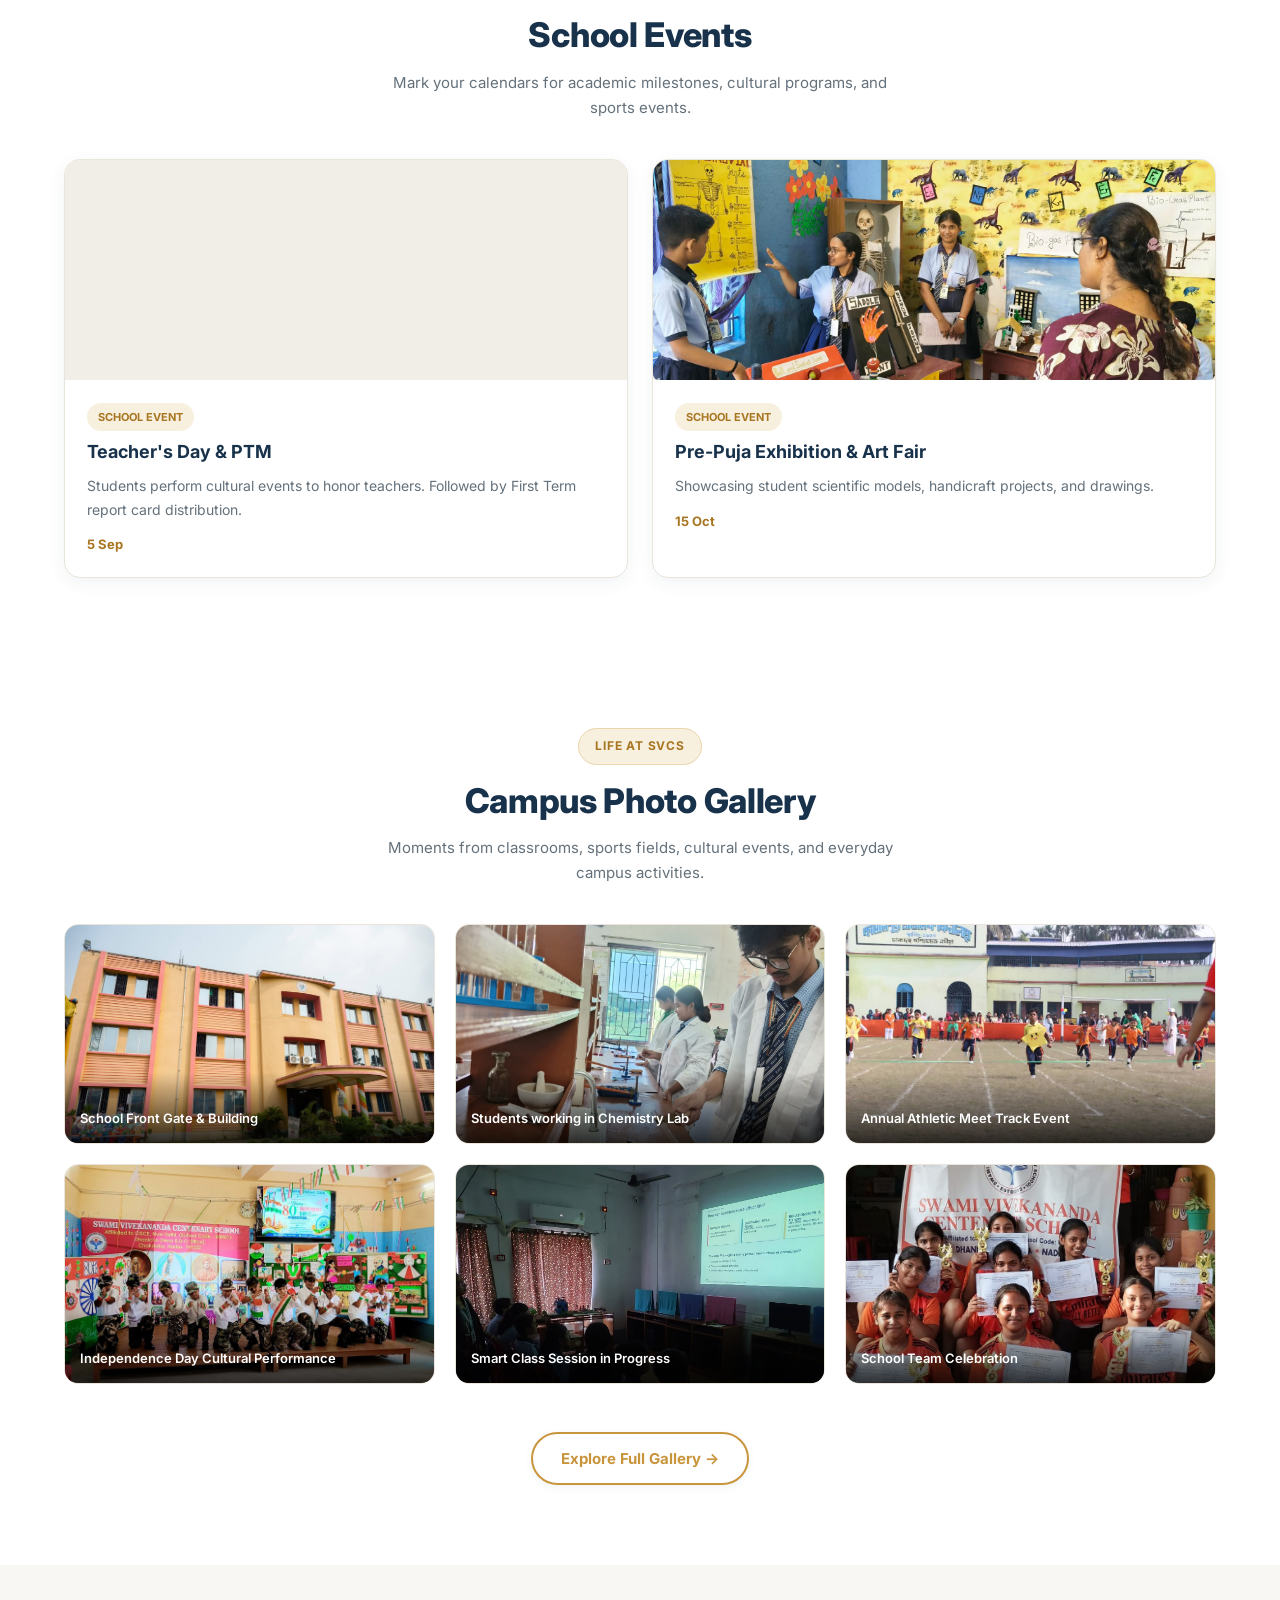
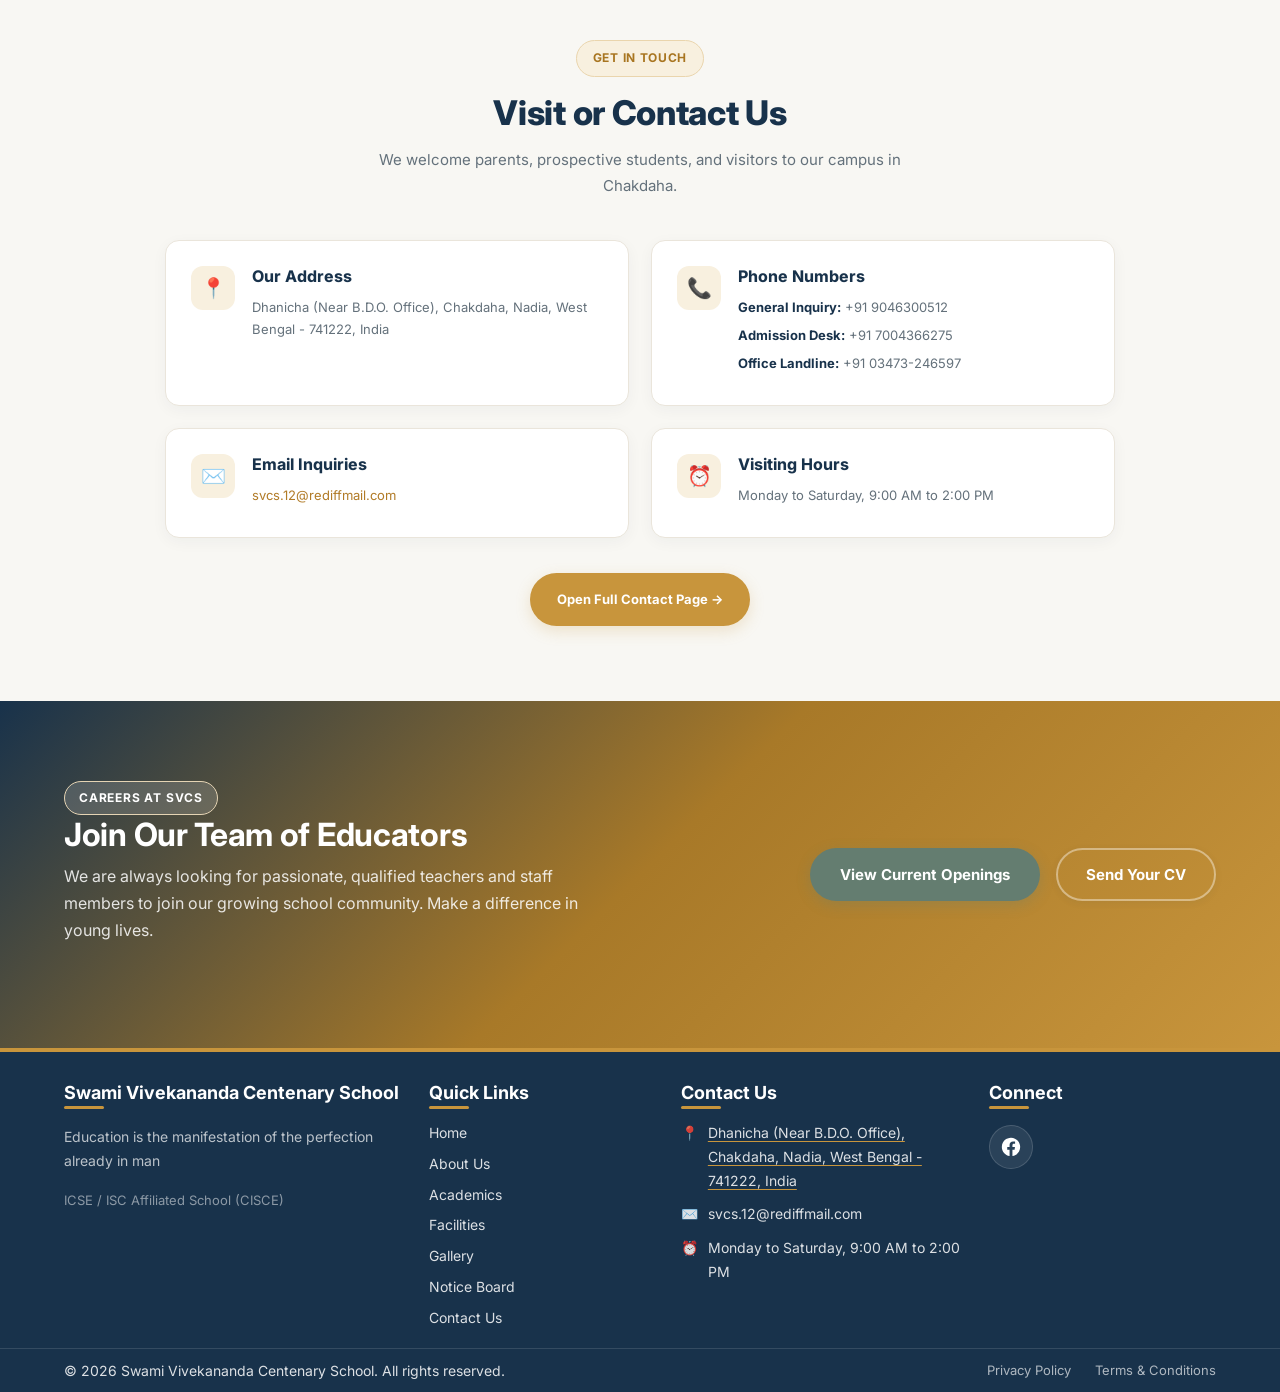
==== commit ad8a0d0e: "Fix principal image source and update details Updated principal details and image source in index.ht" ====
--- a/index.html
+++ b/index.html
@@ -214,7 +214,7 @@
         <div class="principal-photo-frame">
 
           <img
-            src="assets/images/Principal.jpeg"
+            src="assets/images/principal.jpeg"
             alt="Principal of Swami Vivekananda Centenary School"
             class="principal-photo"
             loading="lazy"
@@ -225,11 +225,17 @@
         <!-- Principal Details -->
         <div class="principal-name-plate">
 
-          <span class="principal-role-label">School Principal</span>
-
-          <h3 id="principalNameDisplay">Mrs. Sanjukta Bhattachryya</h3>
-
-          <p id="principalDesignationDisplay">Principal</p>
+          <span class="principal-role-label">
+            School Principal
+          </span>
+
+          <h3 id="principalNameDisplay">
+            Principal's Name
+          </h3>
+
+          <p id="principalDesignationDisplay">
+            Principal
+          </p>
 
           <p class="text-small" id="principalQualDisplay"></p>
 
